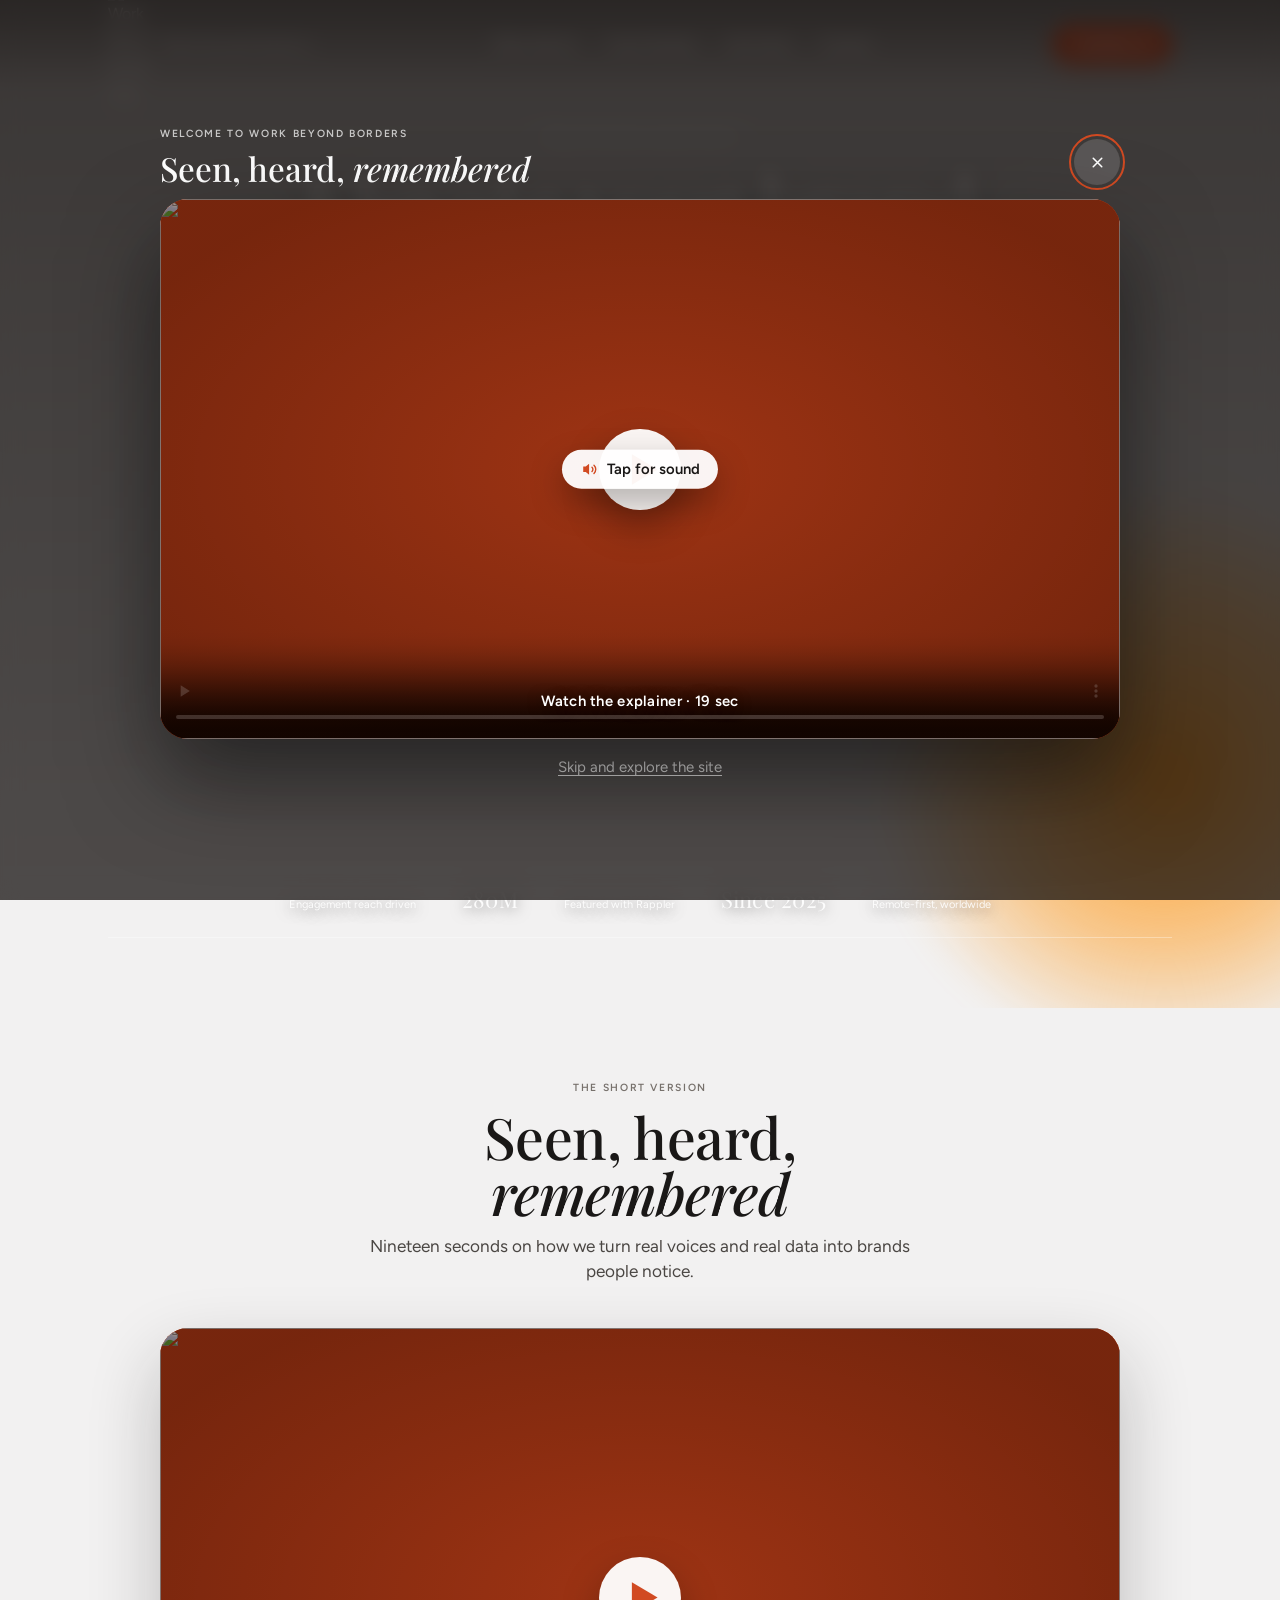
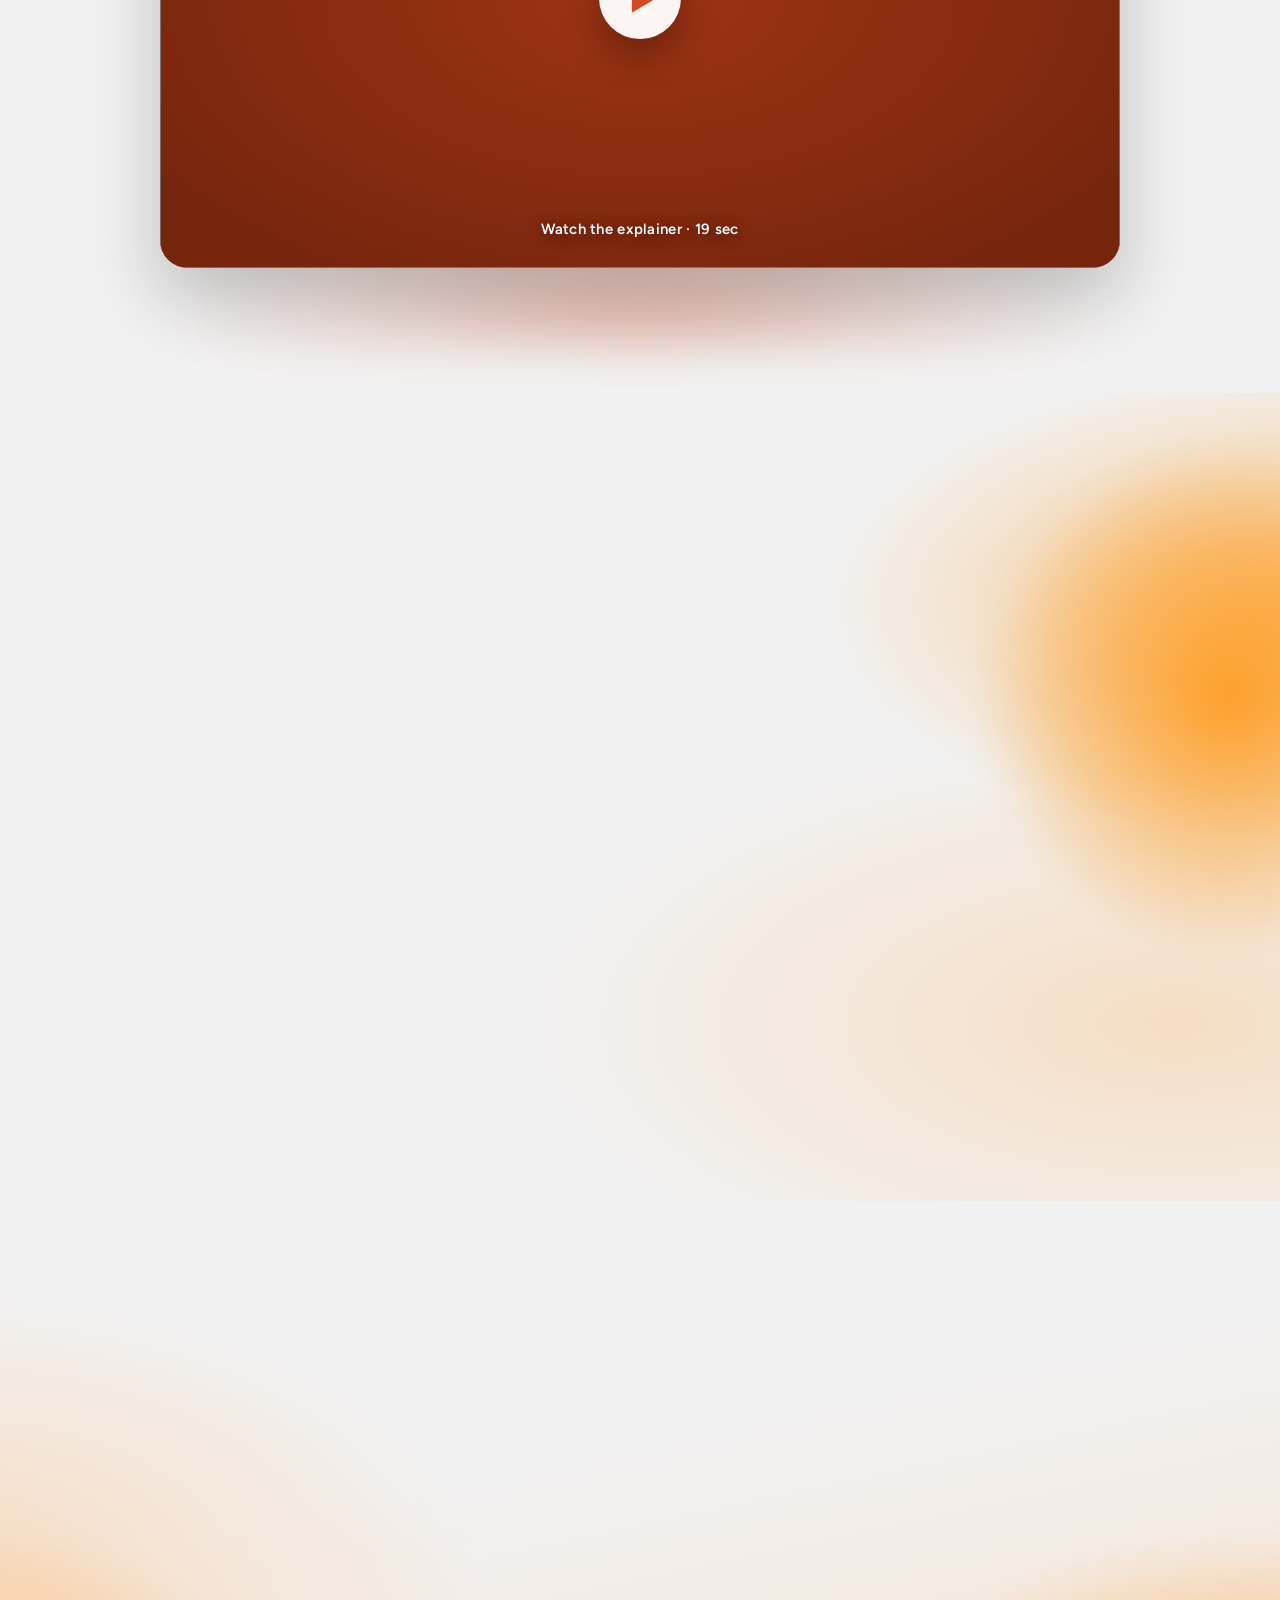
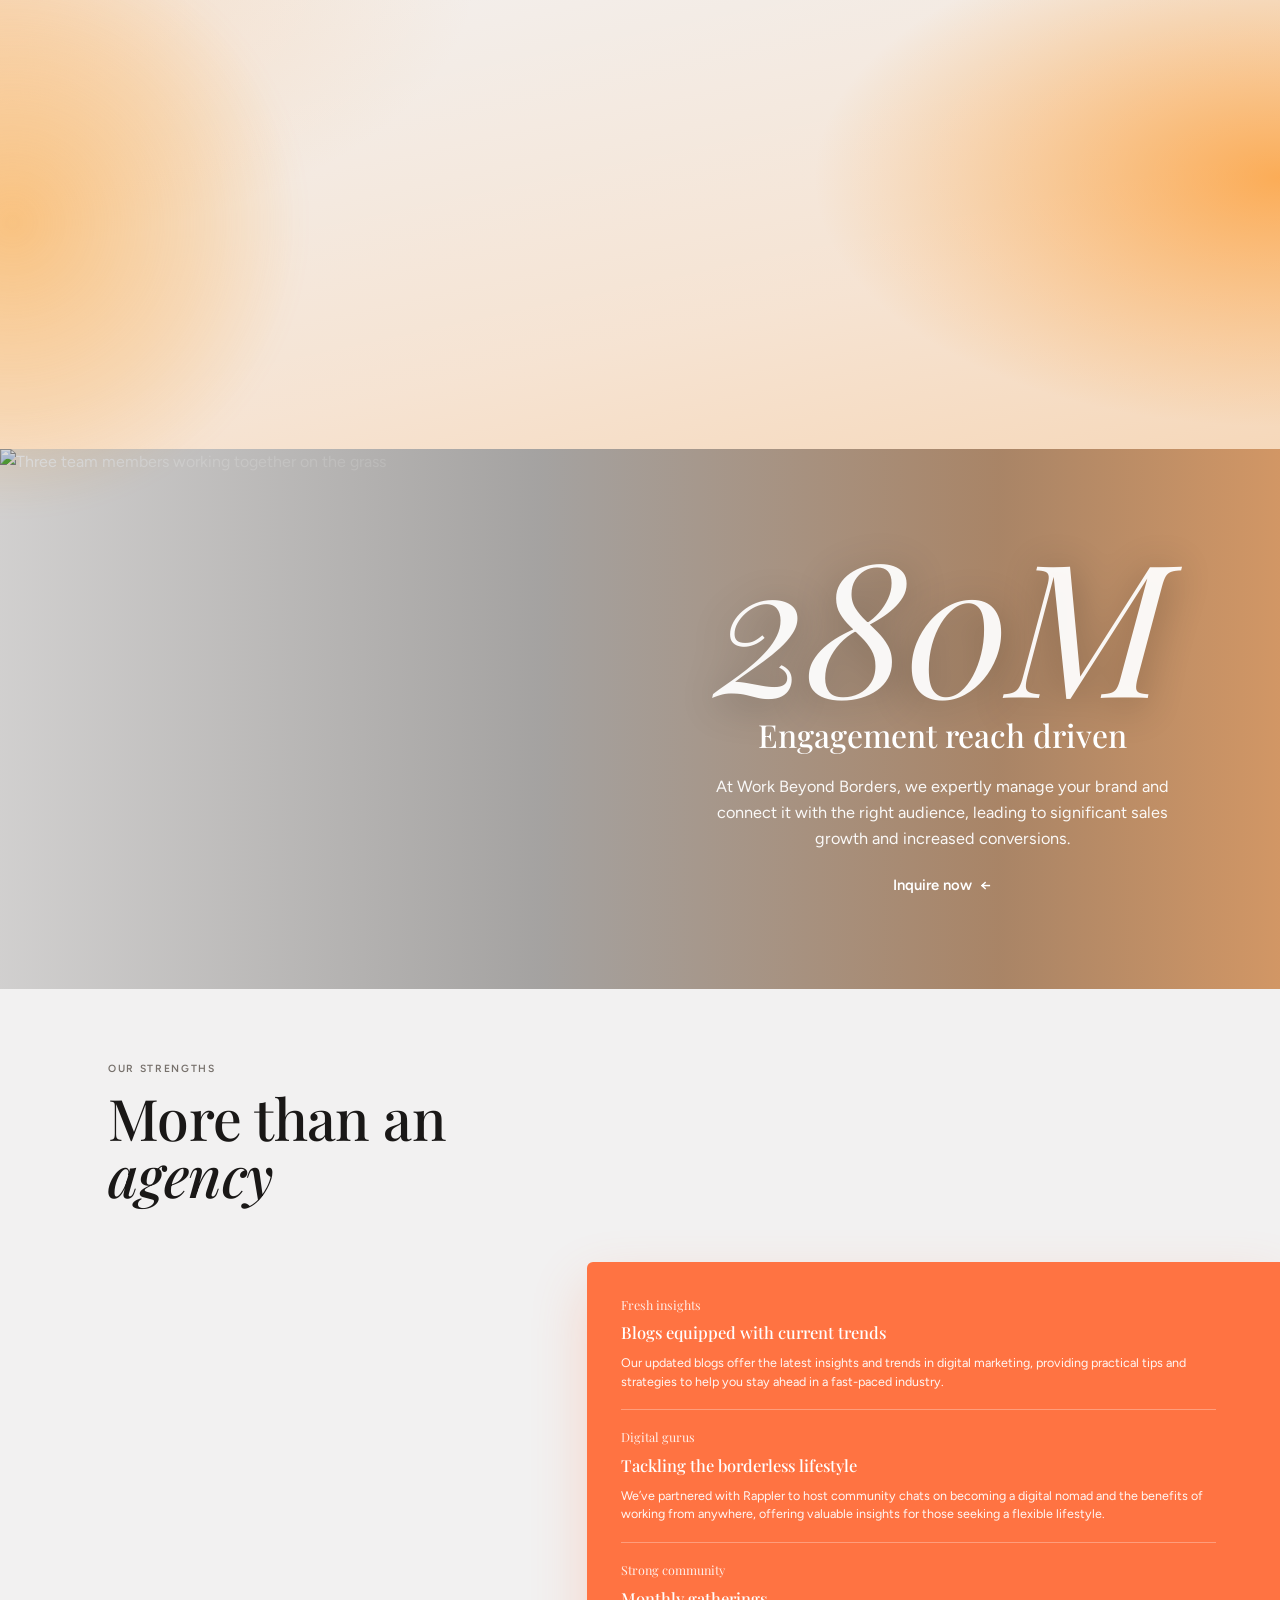
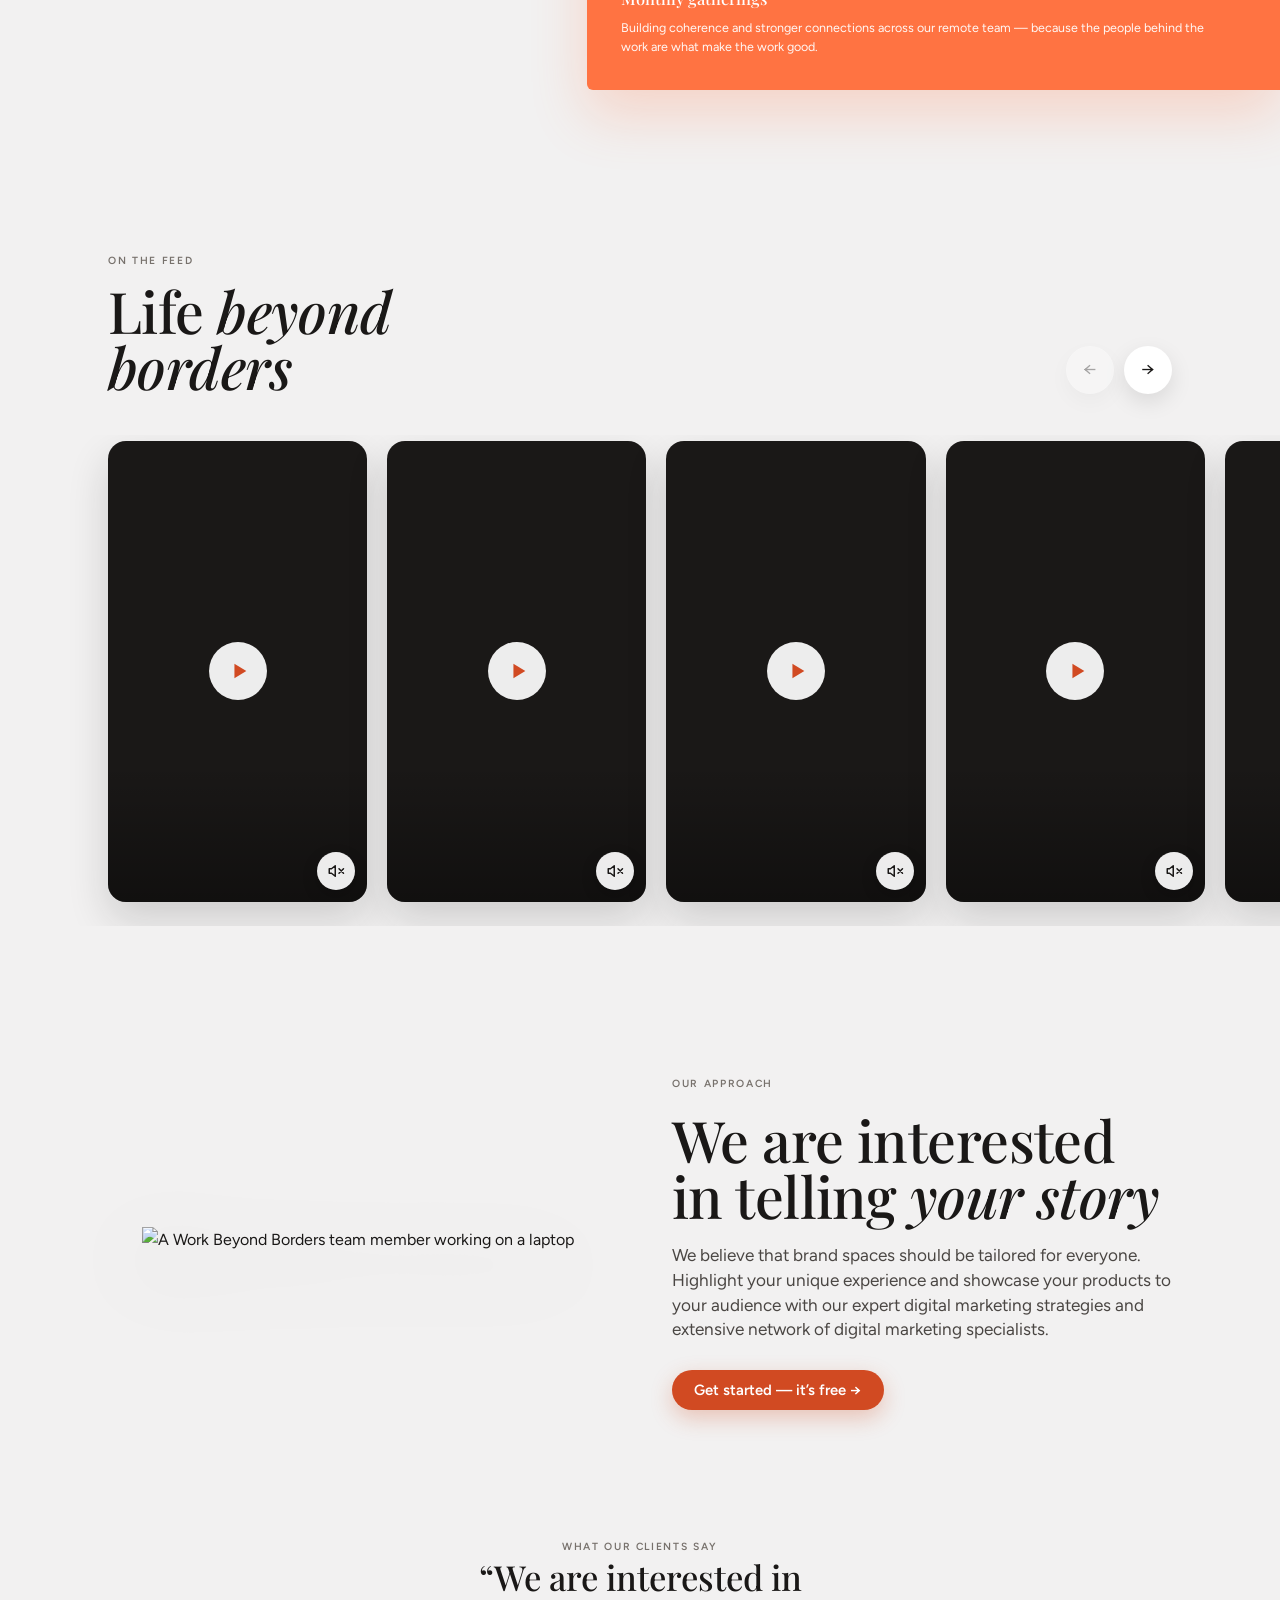
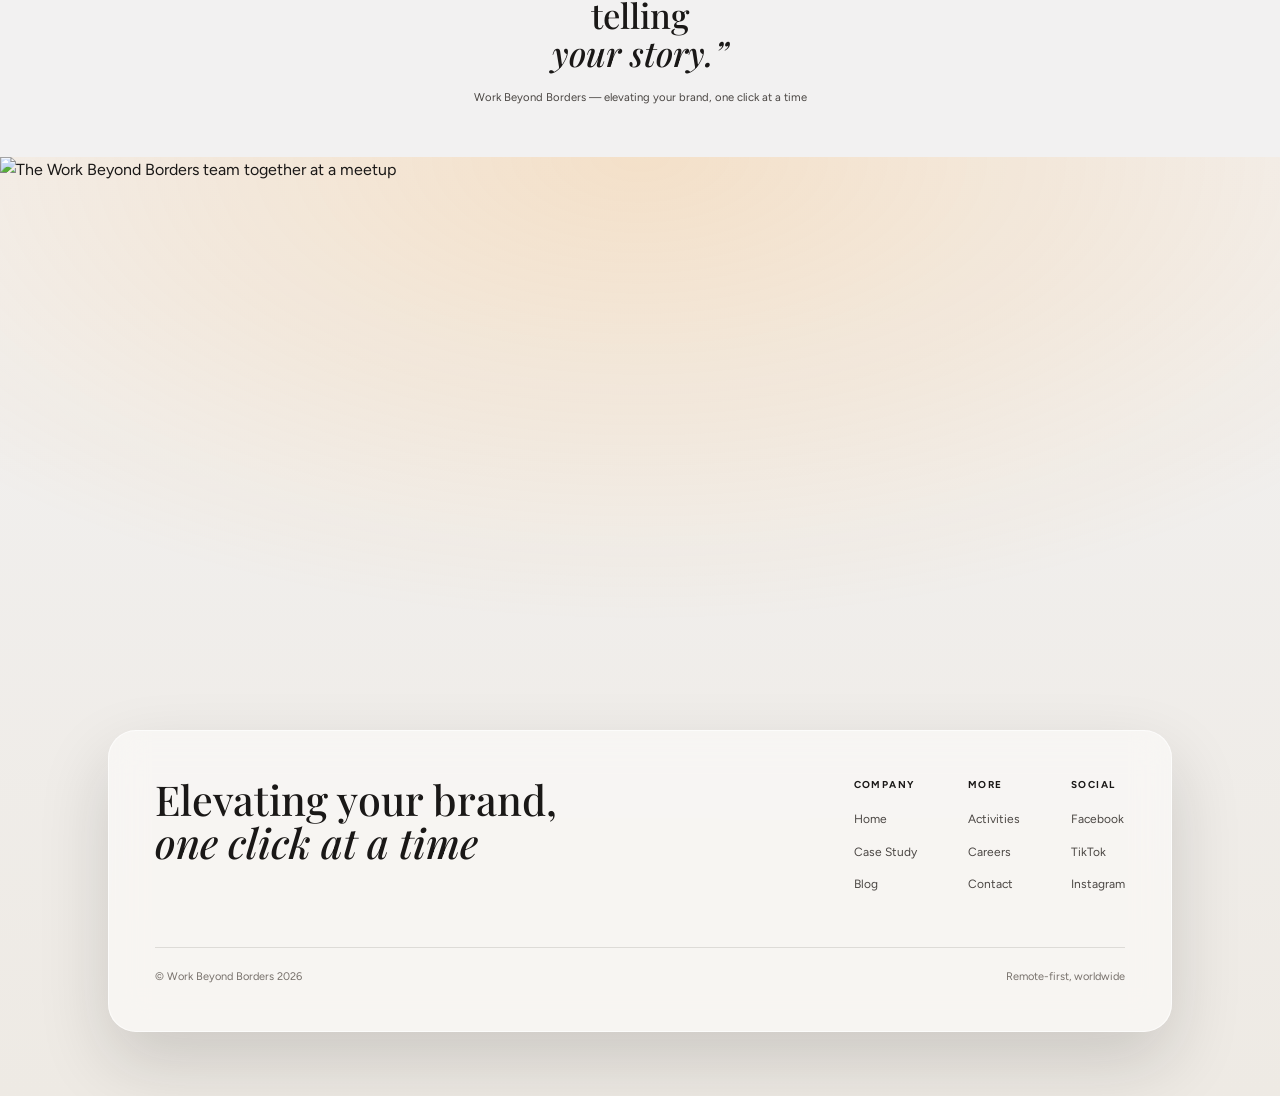
==== index.html @ fb9f83d8 "Hand the contact form to GoHighLevel Netlify Forms needed Netlify, and the site is on GitHub Pages. " ====
<!DOCTYPE html>
<html lang="en">
<head>
<meta charset="utf-8">
<meta name="viewport" content="width=device-width,initial-scale=1">
<title>Work Beyond Borders — Elevate your brand with our help</title>
<meta name="description" content="Work Beyond Borders helps businesses grow with smart digital marketing, real data insights, and impactful influencer partnerships.">
<link rel="icon" href="assets/img/logo.png">
<link rel="preconnect" href="https://fonts.googleapis.com">
<link rel="preconnect" href="https://fonts.gstatic.com" crossorigin>
<link href="https://fonts.googleapis.com/css2?family=Figtree:ital,wght@0,300..800;1,300..800&family=Playfair+Display:ital,wght@0,400..700;1,400..700&display=swap" rel="stylesheet">
<link rel="stylesheet" href="assets/css/styles.css?v=5">
</head>
<body>

<!-- ========== HEADER ========== -->
<header class="site-header">
  <div class="shell">
    <a class="brand" href="./">
      <img src="assets/img/logo.png" alt="Work Beyond Borders logo">
      <span>Work Beyond Borders</span>
    </a>

    <nav class="nav" id="nav" aria-label="Primary">
      <a href="#what-we-do">What We Do</a>
      <a href="#case-studies">Case Studies</a>
      <a href="activities">Activities</a>
      <a href="careers">Careers</a>
    </nav>

    <div class="header-cta">
      <button class="btn btn--primary" type="button" data-open-contact>Contact us</button>
      <button class="nav-toggle" type="button" aria-label="Menu" aria-expanded="false" aria-controls="nav"><span></span></button>
    </div>
  </div>
</header>

<main>

  <!-- ========== HERO ========== -->
  <section class="hero">
    <div class="hero__bg"></div>
    <div class="hero__glow"></div>

    <!-- Cut-outs, stacked in the same order as the landingpage.psd layers -->
    <img class="hero__cut hero__cut--br" src="assets/img/cut-3.png" alt="" aria-hidden="true">
    <img class="hero__cut hero__cut--tl" src="assets/img/cut-1.png" alt="" aria-hidden="true">
    <img class="hero__cut hero__cut--bl" src="assets/img/cut-2.png" alt="" aria-hidden="true">

    <div class="shell hero__inner">
      <p class="hero__eyebrow">( Beyond borders, beyond reach )</p>
      <h1>Elevate your brand <em>with our help</em></h1>
      <p class="hero__sub">We help businesses grow with smart digital marketing, real data insights, and impactful influencer partnerships. Let&rsquo;s take your brand to the next level together with our expert solutions.</p>
      <div class="hero__actions">
        <a class="btn btn--ghost" href="#what-we-do">See what we do</a>
      </div>
    </div>

    <div class="shell hero__stats">
      <ul>
        <li>Engagement reach driven</li>
        <li class="num">280M</li>
        <li>Featured with Rappler</li>
        <li class="num">Since 2025</li>
        <li>Remote-first, worldwide</li>
      </ul>
    </div>
  </section>

  <!-- ========== VIDEO EXPLAINER ========== -->
  <section class="section explainer" id="explainer" aria-labelledby="explainer-title">
    <div class="shell">
      <div class="section__head section__head--center explainer__head reveal">
        <span class="eyebrow">The short version</span>
        <h2 class="display" id="explainer-title">Seen, heard, <em>remembered</em></h2>
        <p class="lede">Nineteen seconds on how we turn real voices and real data into brands people notice.</p>
      </div>

      <div class="explainer__stage reveal">
        <div class="vplayer">
          <video src="assets/video/wbb-explainer.mp4"
                 poster="assets/img/explainer-poster.jpg"
                 preload="none" playsinline
                 width="1920" height="1080"
                 aria-label="Work Beyond Borders explainer video"></video>
          <img class="vplayer__poster" src="assets/img/explainer-poster.jpg" alt="" aria-hidden="true">
          <span class="vplayer__scrim" aria-hidden="true"></span>

          <button class="vplayer__play" type="button" aria-label="Play the Work Beyond Borders explainer">
            <i><svg viewBox="0 0 16 18" aria-hidden="true"><path d="M2 1.2v15.6L15.2 9z"/></svg></i>
            <b>Watch the explainer &middot; 19 sec</b>
          </button>

          <button class="vplayer__sound" type="button" hidden>
            <svg viewBox="0 0 24 24" aria-hidden="true">
              <path d="M11.5 4.3 6.8 8.2H3.2v7.6h3.6l4.7 3.9z"/>
              <path d="M15.6 9a4.2 4.2 0 0 1 0 6" fill="none" stroke="currentColor" stroke-width="2" stroke-linecap="round"/>
              <path d="M18.4 6.2a8 8 0 0 1 0 11.6" fill="none" stroke="currentColor" stroke-width="2" stroke-linecap="round"/>
            </svg>
            Tap for sound
          </button>
        </div>
      </div>

      <div class="explainer__foot reveal">
        <p>Prefer the long version? We&rsquo;ll walk you through it.</p>
      </div>
    </div>
  </section>

  <!-- ========== WHAT WE DO ========== -->
  <section class="section" id="what-we-do">
    <div class="glow glow--right" aria-hidden="true"></div>
    <div class="shell">
      <div class="section__head section__head--center reveal">
        <span class="eyebrow">What We Do</span>
        <h2 class="display">Know us <em>better</em></h2>
        <p class="lede">Three ways we grow your brand — powered by real voices, measurable performance, and communities that stay.</p>
      </div>

      <div class="cards">
        <article class="card reveal">
          <div class="card__media"><img src="assets/img/svc-influencer.jpg" alt="The Work Beyond Borders team together at a meetup" loading="lazy"></div>
          <p class="card__num">01</p>
          <h3>Influencer Marketing</h3>
          <p>At WBB, we drive authentic engagement by partnering your brand with trusted influencers who already speak to your target audience. Our campaigns are powered by real voices, not just ads — perfect for brands looking to build credibility and trust through people who matter.</p>
        </article>

        <article class="card reveal">
          <div class="card__media"><img src="assets/img/svc-digital.jpg" alt="Team members capturing a group photo on a phone" loading="lazy"></div>
          <p class="card__num">02</p>
          <h3>Digital Marketing</h3>
          <p>WBB builds full-scale digital strategies that blend SEO, paid media, and performance tracking to grow your online presence across every touchpoint. Ideal for brands aiming for long-term visibility, lead generation, and measurable growth across the web.</p>
        </article>

        <article class="card reveal">
          <div class="card__media"><img src="assets/img/svc-social.jpg" alt="Two team members in sunglasses leaning into the camera" loading="lazy"></div>
          <p class="card__num">03</p>
          <h3>Social Media Marketing</h3>
          <p>WBB turns everyday social platforms into engines for brand love. We craft creative content, plan platform-specific strategies, and engage in real-time to grow loyal communities — tailored for brands that want to connect, converse, and convert through social interaction.</p>
        </article>
      </div>
    </div>
  </section>

  <!-- ========== CASE STUDIES ========== -->
  <section class="section" id="case-studies">
    <div class="glow glow--left" aria-hidden="true"></div>
    <div class="shell">
      <div class="section__head reveal">
        <span class="eyebrow">Our Results</span>
        <h2 class="display">Campaigns that <em>compound</em></h2>
        <p class="lede">One campaign, reported in full &mdash; including the parts we cannot prove.</p>
      </div>

      <div class="cases">
        <img class="sticker st-megaphone" src="assets/img/st-megaphone.png" alt="" aria-hidden="true" loading="lazy">
        <img class="sticker st-papers" src="assets/img/st-papers.png" alt="" aria-hidden="true" loading="lazy">
        <img class="sticker st-calculator" src="assets/img/st-calculator.png" alt="" aria-hidden="true" loading="lazy">
        <img class="sticker st-laptop" src="assets/img/st-laptop.png" alt="" aria-hidden="true" loading="lazy">

        <a class="case-feature reveal" href="case-study-eve-sleep">
          <div>
            <div class="case-feature__client">
              <img src="assets/img/eve-sleep-logo.png" alt="Eve Sleep" width="598" height="300" loading="lazy">
            </div>
            <h3>The system beat the <em>viral video</em>.</h3>
            <p>We kept a pool of creator videos live instead of chasing one hero ad &mdash; and
               TikTok found combinations we would never have picked by hand.</p>
            <span class="case-feature__go">Read the case study<svg viewBox="0 0 18 12" aria-hidden="true"><path d="M12 1l5 5-5 5M17 6H1" fill="none" stroke="currentColor" stroke-width="1.6" stroke-linecap="round" stroke-linejoin="round"/></svg></span>
          </div>

          <div class="case-feature__figures">
            <div><b>~&pound;40K</b><span>TikTok-attributed<br>revenue</span></div>
            <div><b>8.60x</b><span>Return, against a<br>4.5x breakeven</span></div>
            <div><b>1.7M</b><span>Video views</span></div>
            <div><b>+170%</b><span>Google Ads ROAS,<br>same period</span></div>
          </div>
        </a>
      </div>
    </div>
  </section>

  <!-- ========== RESULTS BAND ========== -->
  <section class="band">
    <div class="band__bg"><img src="assets/img/results-band.jpg" alt="Three team members working together on the grass" loading="lazy"></div>
    <div class="shell">
      <div class="band__body reveal">
        <p class="band__num">280M</p>
        <h2>Engagement reach driven</h2>
        <p>At Work Beyond Borders, we expertly manage your brand and connect it with the right audience, leading to significant sales growth and increased conversions.</p>
        <a class="link-arrow" href="https://mail.google.com/mail/?view=cm&amp;fs=1&amp;tf=1&amp;to=info@workbeyondborder.com" target="_blank" rel="noopener">Inquire now <i>&larr;</i></a>
      </div>
    </div>
  </section>

  <!-- ========== STRENGTHS ========== -->
  <section class="section strengths">
    <div class="shell">
      <div class="section__head reveal">
        <span class="eyebrow">Our Strengths</span>
        <h2 class="display">More than an <em>agency</em></h2>
      </div>

      <div class="strengths__grid">
        <div class="strengths__art reveal">
          <div class="collage">
            <img class="sticker st-plane"     src="assets/img/st-plane.png"     alt="" aria-hidden="true" loading="lazy">
            <img class="sticker st-notes"     src="assets/img/st-notes.png"     alt="" aria-hidden="true" loading="lazy">
            <img class="sticker st-imac"      src="assets/img/st-imac.png"      alt="" aria-hidden="true" loading="lazy">
            <img class="sticker st-handshake" src="assets/img/st-handshake.png" alt="" aria-hidden="true" loading="lazy">
          </div>
        </div>

        <div class="strengths__panel reveal">
          <div class="strength">
            <p class="strength__kicker">Fresh insights</p>
            <h3>Blogs equipped with current trends</h3>
            <p>Our updated blogs offer the latest insights and trends in digital marketing, providing practical tips and strategies to help you stay ahead in a fast-paced industry.</p>
          </div>
          <div class="strength">
            <p class="strength__kicker">Digital gurus</p>
            <h3>Tackling the borderless lifestyle</h3>
            <p>We&rsquo;ve partnered with Rappler to host community chats on becoming a digital nomad and the benefits of working from anywhere, offering valuable insights for those seeking a flexible lifestyle.</p>
          </div>
          <div class="strength">
            <p class="strength__kicker">Strong community</p>
            <h3>Monthly gatherings</h3>
            <p>Building coherence and stronger connections across our remote team — because the people behind the work are what make the work good.</p>
          </div>
        </div>
      </div>
    </div>
  </section>

  <!-- ========== REELS ========== -->
  <section class="section reels" aria-labelledby="reels-title">
    <div class="shell">
      <div class="reels__top reveal">
        <div class="section__head">
          <span class="eyebrow">On the Feed</span>
          <h2 class="display" id="reels-title">Life <em>beyond borders</em></h2>
        </div>
        <div class="reels__nav">
          <button class="reels__arrow" type="button" data-dir="-1" aria-label="Previous videos">&larr;</button>
          <button class="reels__arrow" type="button" data-dir="1" aria-label="Next videos">&rarr;</button>
        </div>
      </div>
    </div>

    <div class="reels__track reveal" tabindex="0" aria-label="Video reels">
      <figure class="reel"><video src="reels/workingbeyondborders_1787567460_3970725928732815155_58349226967.mp4" muted loop playsinline preload="metadata"></video></figure>
      <figure class="reel"><video src="reels/workingbeyondborders_1786355961_3960563151976312736_58349226967.mp4" muted loop playsinline preload="metadata"></video></figure>
      <figure class="reel"><video src="reels/workingbeyondborders_1785495697_3953346729369716981_58349226967.mp4" muted loop playsinline preload="metadata"></video></figure>
      <figure class="reel"><video src="reels/workingbeyondborders_1781684400_3921375258485896896_58349226967.mp4" muted loop playsinline preload="metadata"></video></figure>
      <figure class="reel"><video src="reels/workingbeyondborders_1780044837_3907621602473458054_58349226967.mp4" muted loop playsinline preload="metadata"></video></figure>
      <figure class="reel"><video src="reels/workingbeyondborders_1779271505_3901134384497075726_58349226967.mp4" muted loop playsinline preload="metadata"></video></figure>
      <figure class="reel"><video src="reels/workingbeyondborders_1776160954_3875041214244596963_58349226967.mp4" muted loop playsinline preload="metadata"></video></figure>
      <figure class="reel"><video src="reels/workingbeyondborders_1773223270_3850398159101448262_58349226967.mp4" muted loop playsinline preload="metadata"></video></figure>
      <figure class="reel"><video src="reels/workingbeyondborders_1772618467_3845324635634659118_58349226967.mp4" muted loop playsinline preload="metadata"></video></figure>
      <figure class="reel"><video src="reels/workingbeyondborders_1772186496_3841701038021238031_58349226967.mp4" muted loop playsinline preload="metadata"></video></figure>
      <figure class="reel"><video src="reels/workingbeyondborders_1770799493_3830066061123554645_58349226967.mp4" muted loop playsinline preload="metadata"></video></figure>
    </div>
  </section>

  <!-- ========== APPROACH ========== -->
  <section class="section approach">
    <img class="sticker st-pen" src="assets/img/st-pen.png" alt="" aria-hidden="true" loading="lazy">
    <img class="sticker st-bulb" src="assets/img/st-bulb.png" alt="" aria-hidden="true" loading="lazy">
    <img class="sticker st-writing" src="assets/img/st-writing.png" alt="" aria-hidden="true" loading="lazy">
    <div class="shell">
      <div class="approach__grid">
        <div class="approach__media reveal">
          <img src="assets/img/approach.png" alt="A Work Beyond Borders team member working on a laptop" loading="lazy">
        </div>
        <div class="reveal">
          <span class="eyebrow">Our Approach</span>
          <h2 class="display" style="margin-top:16px">We are interested in telling <em>your story</em></h2>
          <p class="lede">We believe that brand spaces should be tailored for everyone. Highlight your unique experience and showcase your products to your audience with our expert digital marketing strategies and extensive network of digital marketing specialists.</p>
          <a class="btn btn--primary" href="https://mail.google.com/mail/?view=cm&amp;fs=1&amp;tf=1&amp;to=info@workbeyondborder.com" target="_blank" rel="noopener">Get started — it&rsquo;s free &rarr;</a>
        </div>
      </div>
    </div>
  </section>

  <!-- ========== QUOTE ========== -->
  <section class="section section--tight quote">
    <img class="quote__mark" src="assets/img/logo.png" alt="" aria-hidden="true">
    <div class="shell">
      <figure class="reveal">
        <span class="eyebrow">What our clients say</span>
        <blockquote>&ldquo;We are interested in telling <em>your story.&rdquo;</em></blockquote>
        <figcaption>Work Beyond Borders — elevating your brand, one click at a time</figcaption>
      </figure>
    </div>
  </section>

</main>

<!-- ========== FOOTER ========== -->
<footer class="site-footer">
  <div class="shell">
    <div class="footer-stage">
      <img class="footer-art" src="assets/img/footer-home.jpg" width="1600" height="900" alt="The Work Beyond Borders team together at a meetup" loading="lazy">
      <div class="footer-panel">
      <div class="footer-top">
        <h2>Elevating your brand, <em>one click at a time</em></h2>

        <div class="footer-col">
          <h3>Company</h3>
          <ul>
            <li><a href="./">Home</a></li>
            <li><a href="./#case-studies">Case Study</a></li>
            <li><a href="./#what-we-do">Blog</a></li>
          </ul>
        </div>

        <div class="footer-col">
          <h3>More</h3>
          <ul>
            <li><a href="activities">Activities</a></li>
            <li><a href="careers">Careers</a></li>
            <li><a href="https://mail.google.com/mail/?view=cm&amp;fs=1&amp;tf=1&amp;to=info@workbeyondborder.com" target="_blank" rel="noopener">Contact</a></li>
          </ul>
        </div>

        <div class="footer-col">
          <h3>Social</h3>
          <ul>
            <li><a href="https://www.facebook.com/workingbeyondborders" target="_blank" rel="noopener">Facebook</a></li>
            <li><a href="https://www.tiktok.com/@workbeyondborders" target="_blank" rel="noopener">TikTok</a></li>
            <li><a href="https://www.instagram.com/workingbeyondborders/" target="_blank" rel="noopener">Instagram</a></li>
          </ul>
        </div>
      </div>

      <div class="footer-bottom">
        <span>&copy; Work Beyond Borders 2026</span>
        <span>Remote-first, worldwide</span>
        </div>
      </div>
    </div>
  </div>
</footer>

<!-- ========== FIRST-VISIT EXPLAINER POPUP ========== -->
<div class="vmodal" id="explainer-modal" role="dialog" aria-modal="true"
     aria-labelledby="explainer-modal-title" aria-hidden="true">
  <div class="vmodal__dialog">

    <div class="vmodal__bar">
      <div>
        <span class="eyebrow">Welcome to Work Beyond Borders</span>
        <h2 id="explainer-modal-title">Seen, heard, <em>remembered</em></h2>
      </div>
      <button class="vmodal__close" type="button" data-close-modal aria-label="Close the video">
        <svg viewBox="0 0 24 24" aria-hidden="true" stroke-linecap="round"><path d="M6 6l12 12M18 6L6 18"/></svg>
      </button>
    </div>

    <div class="vplayer">
      <video src="assets/video/wbb-explainer.mp4"
             poster="assets/img/explainer-poster.jpg"
             preload="none" playsinline
             width="1920" height="1080"
             aria-label="Work Beyond Borders explainer video"></video>
      <img class="vplayer__poster" src="assets/img/explainer-poster.jpg" alt="" aria-hidden="true">
      <span class="vplayer__scrim" aria-hidden="true"></span>

      <button class="vplayer__play" type="button" aria-label="Play the Work Beyond Borders explainer">
        <i><svg viewBox="0 0 16 18" aria-hidden="true"><path d="M2 1.2v15.6L15.2 9z"/></svg></i>
        <b>Watch the explainer &middot; 19 sec</b>
      </button>

      <button class="vplayer__sound" type="button" hidden>
        <svg viewBox="0 0 24 24" aria-hidden="true">
          <path d="M11.5 4.3 6.8 8.2H3.2v7.6h3.6l4.7 3.9z"/>
          <path d="M15.6 9a4.2 4.2 0 0 1 0 6" fill="none" stroke="currentColor" stroke-width="2" stroke-linecap="round"/>
          <path d="M18.4 6.2a8 8 0 0 1 0 11.6" fill="none" stroke="currentColor" stroke-width="2" stroke-linecap="round"/>
        </svg>
        Tap for sound
      </button>
    </div>

    <button class="vmodal__skip" type="button" data-close-modal>Skip and explore the site</button>
  </div>
</div>

<!-- ========== CONTACT MODAL ========== -->
<div class="cmodal" id="contact-modal" role="dialog" aria-modal="true"
     aria-labelledby="cmodal-title" aria-hidden="true">
  <div class="cmodal__dialog">
    <button class="cmodal__close" type="button" data-close-contact aria-label="Close contact form">
      <svg viewBox="0 0 24 24" aria-hidden="true"><path d="M6 6l12 12M18 6L6 18"/></svg>
    </button>

    <div class="cmodal__head">
      <img src="assets/img/logo.png" alt="" aria-hidden="true" width="52" height="48">
      <span class="eyebrow">Work Beyond Borders</span>
      <h2 id="cmodal-title">Contact <em>us</em></h2>
      <p class="cmodal__sub">Tell us a little about what you need and we&rsquo;ll come back to you.</p>
    </div>

    <div class="cform cform--ghl">
          <iframe
            src="https://api.leadconnectorhq.com/widget/form/AcUYCxIWkG9c2IoRmFOn"
            id="inline-AcUYCxIWkG9c2IoRmFOn"
            title="Contact form"
            data-layout="{'id':'INLINE'}"
            data-trigger-type="alwaysShow"
            data-trigger-value=""
            data-activation-type="alwaysActivated"
            data-activation-value=""
            data-deactivation-type="neverDeactivate"
            data-deactivation-value=""
            data-form-name="What can we help you with"
            data-height="620"
            data-layout-iframe-id="inline-AcUYCxIWkG9c2IoRmFOn"
            data-form-id="AcUYCxIWkG9c2IoRmFOn"></iframe>
        </div>
  </div>
</div>

<script src="assets/js/main.js?v=5"></script>
<script src="https://link.msgsndr.com/js/form_embed.js" defer></script>


</body>
</html>
---- assets/css/styles.css ----
/* ============================================================
   Work Beyond Borders — site styles
   ============================================================ */

/* ---------- tokens ---------- */
:root{
  --orange:#d14a22;
  --orange-deep:#b93d18;
  --orange-bright:#ff7342;
  --ink:#1a1817;
  --ink-2:#4a4643;
  --ink-3:#77716c;
  --paper:#f2f1f1;
  --cream:#f2efe5;
  --white:#fff;
  --line:rgba(26,24,23,.12);

  --serif:"Playfair Display",Georgia,"Times New Roman",serif;
  --sans:"Figtree","Segoe UI",Helvetica,Arial,sans-serif;

  --shell:1160px;
  --gut:clamp(20px,5vw,48px);
  --r-sm:10px;
  --r-md:18px;
  --r-lg:28px;
  --r-xl:40px;

  --header-h:88px;

  /* Type scale measured off the Canva file: each vw figure is the design's
     px size divided by the 1162px canvas width. That reproduces the design's
     proportions at any viewport instead of the airier scale I first guessed.
     Clamps keep it readable on phones and sane on very wide monitors. */
  --fs-nav:clamp(13px,1.16vw,17px);
  --fs-btn:clamp(12.5px,1.16vw,16px);
  --fs-eyebrow:clamp(10px,.81vw,12px);
  --fs-display:clamp(30px,4.47vw,66px);
  --fs-lede:clamp(14px,1.34vw,19px);
  --fs-body:clamp(13px,1.17vw,16.5px);
  --fs-cardtitle:clamp(18px,2.02vw,28px);
}

/* ---------- reset ---------- */
*,*::before,*::after{box-sizing:border-box}
html{-webkit-text-size-adjust:100%;scroll-behavior:smooth}
body{
  margin:0;
  background:var(--paper);
  color:var(--ink);
  font-family:var(--sans);
  font-size:16px;
  line-height:1.6;
  -webkit-font-smoothing:antialiased;
}
/* `clip` (not `hidden`) — `hidden` would turn <body> into a scroll container
   and break painting of the fixed header and everything below the fold. */
html,body{overflow-x:clip}
@supports not (overflow:clip){
  html{overflow-x:hidden}
}
img{max-width:100%;display:block}
a{color:inherit;text-decoration:none}
button{font:inherit;color:inherit;border:0;background:none;cursor:pointer}
h1,h2,h3,h4,p,figure,blockquote,ul{margin:0}
ul{padding:0;list-style:none}
input{font:inherit}
:focus-visible{outline:2px solid var(--orange);outline-offset:3px;border-radius:4px}

/* ---------- helpers ---------- */
.shell{width:100%;max-width:var(--shell);margin-inline:auto;padding-inline:var(--gut)}
.eyebrow{
  font-size:var(--fs-eyebrow);font-weight:600;letter-spacing:.16em;text-transform:uppercase;
  color:var(--ink-3);
}
.display{
  font-family:var(--serif);font-weight:500;line-height:.98;letter-spacing:-.01em;
  font-size:var(--fs-display);
}
.display em{font-style:italic;font-weight:500}
.lede{color:var(--ink-2);font-size:var(--fs-lede);line-height:1.45}
.sr-only{
  position:absolute;width:1px;height:1px;padding:0;margin:-1px;
  overflow:hidden;clip:rect(0 0 0 0);white-space:nowrap;border:0;
}

/* ---------- buttons ---------- */
.btn{
  display:inline-flex;align-items:center;gap:.5em;
  padding:.82em 1.5em;border-radius:999px;
  font-size:var(--fs-btn);font-weight:600;line-height:1;
  transition:background .25s,color .25s,transform .25s,box-shadow .25s;
  white-space:nowrap;
}
.btn:hover{transform:translateY(-2px)}
.btn--primary{background:var(--orange);color:#fff;box-shadow:0 8px 22px rgba(209,74,34,.28)}
.btn--primary:hover{background:var(--orange-deep);box-shadow:0 12px 28px rgba(209,74,34,.36)}
.btn--ghost{background:rgba(255,255,255,.94);color:var(--ink);box-shadow:0 8px 22px rgba(0,0,0,.14)}
.btn--ghost:hover{background:#fff}
.btn--dark{background:var(--ink);color:#fff}
.btn--dark:hover{background:#000}
.btn--sm{padding:.62em 1.15em;font-size:.83rem}

/* ============================================================
   HEADER
   ============================================================ */
.site-header{
  position:fixed;inset:0 0 auto;z-index:80;
  height:var(--header-h);
  display:flex;align-items:center;
  background:linear-gradient(180deg,rgba(20,18,16,.42),rgba(20,18,16,0));
  transition:background .3s,box-shadow .3s,backdrop-filter .3s;
}
.site-header.is-stuck{
  background:rgba(250,249,248,.92);
  backdrop-filter:saturate(160%) blur(14px);
  -webkit-backdrop-filter:saturate(160%) blur(14px);
  box-shadow:0 1px 0 var(--line),0 10px 30px rgba(0,0,0,.06);
}
.site-header .shell{display:flex;align-items:center;justify-content:space-between;gap:24px}

.brand{display:flex;align-items:center;gap:12px;color:#fff}
.brand img{width:42px;height:auto}
.brand span{font-family:var(--serif);font-size:clamp(14px,1.16vw,17px);letter-spacing:.01em}
.is-stuck .brand{color:var(--ink)}

.nav{display:flex;align-items:center;gap:30px}
.nav a{
  position:relative;color:rgba(255,255,255,.94);font-size:var(--fs-nav);font-weight:500;
  padding-block:6px;transition:color .2s,opacity .2s;
}
.nav a::after{
  content:"";position:absolute;left:0;right:0;bottom:0;height:1.5px;
  background:currentColor;transform:scaleX(0);transform-origin:left;
  transition:transform .28s cubic-bezier(.4,0,.2,1);
}
.nav a:hover::after,.nav a[aria-current="page"]::after{transform:scaleX(1)}
.nav a[aria-current="page"]{font-weight:700}
.is-stuck .nav a{color:var(--ink-2)}
.is-stuck .nav a[aria-current="page"]{color:var(--ink)}

.header-cta{display:flex;align-items:center;gap:14px}

.nav-toggle{
  display:none;width:44px;height:44px;border-radius:50%;
  align-items:center;justify-content:center;color:#fff;
}
.is-stuck .nav-toggle{color:var(--ink)}
.nav-toggle span{display:block;width:20px;height:1.6px;background:currentColor;position:relative}
.nav-toggle span::before,.nav-toggle span::after{
  content:"";position:absolute;left:0;width:20px;height:1.6px;background:currentColor;
  transition:transform .3s,top .3s;
}
.nav-toggle span::before{top:-6px}
.nav-toggle span::after{top:6px}
.nav-open .nav-toggle span{background:transparent}
.nav-open .nav-toggle span::before{top:0;transform:rotate(45deg)}
.nav-open .nav-toggle span::after{top:0;transform:rotate(-45deg)}

/* ============================================================
   HERO — landing
   ============================================================ */
.hero{
  position:relative;isolation:isolate;
  min-height:min(112vh,1040px);
  padding-top:calc(var(--header-h) + 4vh);
  padding-bottom:70px;
  display:flex;flex-direction:column;justify-content:center;
  overflow:hidden;
}
.hero__bg{
  position:absolute;inset:0;z-index:-3;
  background:url("../img/hero-bg.jpg") center 30% / cover no-repeat;
  /* the source alley shot is genuinely dark (mean RGB ~53); Canva lifts it in
     the design, so match that here rather than shipping a muddy hero */
  filter:brightness(1.26) saturate(1.06) contrast(.97);
  -webkit-mask-image:linear-gradient(180deg,#000 0,#000 68%,transparent 97%);
          mask-image:linear-gradient(180deg,#000 0,#000 68%,transparent 97%);
}
.hero__bg::after{
  content:"";position:absolute;inset:0;
  background:linear-gradient(180deg,rgba(18,16,14,.34) 0,rgba(18,16,14,.15) 42%,rgba(18,16,14,.05) 70%,transparent 88%);
}
.hero__glow{
  position:absolute;z-index:-2;right:-14%;bottom:-6%;
  width:min(46vw,620px);aspect-ratio:1;
  background:radial-gradient(circle,rgba(255,150,20,.95),rgba(255,150,20,.45) 42%,transparent 70%);
  filter:blur(14px);pointer-events:none;
}

.hero__inner{position:relative;text-align:center;color:#fff;z-index:2}
.hero__eyebrow{
  font-size:clamp(11px,1.02vw,15px);letter-spacing:.02em;color:rgba(255,255,255,.9);margin-bottom:16px;
}
.hero h1{
  font-family:var(--serif);font-weight:500;line-height:1;letter-spacing:-.02em;
  font-size:clamp(2.4rem,6.43vw,5.6rem);
  text-shadow:0 3px 26px rgba(0,0,0,.55);
}
.hero h1 em{display:block;font-style:italic}
.hero__sub{
  max-width:min(64%,62ch);margin:22px auto 0;
  font-size:clamp(15px,1.72vw,22px);line-height:1.4;
  color:rgba(255,255,255,.96);text-shadow:0 2px 18px rgba(0,0,0,.62);
}
.hero__actions{display:flex;flex-wrap:wrap;gap:14px;justify-content:center;margin-top:28px}

/* Placement mirrors the layer geometry in landingpage.psd: two people
   crowding in from the left edge, two from the right, all sized by height
   so each keeps its own proportions. */
.hero__cut{
  position:absolute;z-index:1;width:auto;pointer-events:none;
  filter:drop-shadow(0 22px 40px rgba(0,0,0,.3));
}
.hero__cut--br{right:-4%;top:45%;height:53%}
.hero__cut--tl{left:-4%;top:30%;height:56%}
.hero__cut--bl{left:-6%;top:53%;height:44%}

/* Narrower desktops: the hero box gets much wider than tall relative to the
   PSD frame, so the four figures close in on the headline, the buttons and the
   stats row. Shrink them and push them back out to the edges. */
@media (max-width:1320px) and (min-width:901px){
    .hero__cut--br{right:-7%;top:32%;height:52%}
  .hero__cut--tl{left:-8%;top:21%;height:52%}
  .hero__cut--bl{left:-8%;top:38%;height:46%}
}

/* Tightest desktop band: the headline column takes almost the whole width
   here, so the outer two step back further still. */
@media (max-width:1100px) and (min-width:901px){
    .hero__cut--br{right:-11%;top:33%;height:46%}
  .hero__cut--tl{left:-13%;top:23%;height:45%}
  .hero__cut--bl{left:-12%;top:39%;height:41%}
}

.hero__stats{
  position:relative;z-index:2;margin-top:auto;padding-top:min(16vh,150px);
  color:#fff;
}
.hero__stats ul{
  display:flex;flex-wrap:wrap;align-items:baseline;justify-content:center;
  gap:14px clamp(20px,4vw,46px);
  padding-bottom:20px;border-bottom:1px solid rgba(255,255,255,.32);
}
.hero__stats li{font-size:clamp(11px,.84vw,13px);color:rgba(255,255,255,.9);text-shadow:0 2px 14px rgba(0,0,0,.5)}
.hero__stats .num{font-family:var(--serif);font-size:clamp(17px,1.73vw,25px);letter-spacing:.01em}

/* ============================================================
   SECTIONS
   ============================================================ */
.section{position:relative;padding-block:clamp(44px,5.6vw,74px)}
.section--tight{padding-block:clamp(34px,4vw,54px)}
.section__head{position:relative;z-index:1;max-width:470px}
.section__head--center{max-width:560px}
.section__head--center{margin-inline:auto;text-align:center}
.section__head .eyebrow{display:block;margin-bottom:12px}
.section__head .lede{margin-top:14px}
#case-studies .section__head{margin-bottom:0}
#case-studies{padding-block:clamp(32px,4vw,54px)}

.glow{
  position:absolute;z-index:0;pointer-events:none;border-radius:50%;
  background:radial-gradient(circle,rgba(255,150,20,.85),rgba(255,150,20,.35) 45%,transparent 70%);
  filter:blur(10px);
}
.glow--right{right:-16%;top:6%;width:min(40vw,520px);aspect-ratio:1}
.glow--left{left:-22%;bottom:-8%;width:min(46vw,600px);aspect-ratio:1;opacity:.55}

/* The design does not sit these sections on flat grey — it washes them with a
   peach-to-orange field that gets hot towards the right. */
#what-we-do{
  background:
    radial-gradient(58% 44% at 104% 26%,rgba(255,150,20,.55),transparent 68%),
    radial-gradient(70% 50% at 92% 78%,rgba(255,176,90,.3),transparent 72%);
}
#case-studies{
  /* the design leaves a deep orange gap under the cards for the calculator
     and laptop to hang into, before the 280M photo band starts */
  padding-bottom:clamp(96px,14vw,215px);
  background:
    radial-gradient(52% 42% at 100% 68%,rgba(255,138,10,.62),transparent 70%),
    radial-gradient(60% 46% at -6% 44%,rgba(255,186,120,.42),transparent 72%),
    linear-gradient(168deg,transparent 34%,rgba(255,196,140,.3) 78%,rgba(255,168,80,.34) 100%);
}
#what-we-do > .shell,#case-studies > .shell{position:relative;z-index:1}

/* ---------- service cards ---------- */
.cards{
  position:relative;z-index:1;
  display:grid;grid-template-columns:repeat(3,1fr);gap:24px;align-items:start;
  margin-top:clamp(34px,4.2vw,56px);
}
.card{
  background:linear-gradient(180deg,#fffefb,#faf7f0);
  border:1px solid rgba(26,24,23,.06);
  border-radius:var(--r-md);
  padding:14px 14px 22px;
  box-shadow:0 18px 44px rgba(26,24,23,.09);
  transition:transform .35s cubic-bezier(.4,0,.2,1),box-shadow .35s;
}
.card:hover{transform:translateY(-6px);box-shadow:0 28px 60px rgba(26,24,23,.14)}
.card__media{border-radius:8px;overflow:hidden;aspect-ratio:3/2;background:#e7e3dd}
.card__media img{width:100%;height:100%;object-fit:cover;transition:transform .6s cubic-bezier(.4,0,.2,1)}
.card:hover .card__media img{transform:scale(1.06)}
.card__num{font-family:var(--serif);font-size:clamp(12px,1.12vw,16px);color:var(--ink-3);margin:16px 4px 8px}
.card h3{font-family:var(--serif);font-size:var(--fs-cardtitle);font-weight:500;margin:0 4px 12px;line-height:1.05}
.card p{margin:0 4px;color:var(--ink-2);font-size:var(--fs-body);line-height:1.5}

/* ---------- case studies ---------- */
.cases{
  position:relative;z-index:1;
  display:grid;grid-template-columns:repeat(3,1fr);gap:24px;
}
.case{
  background:var(--cream);border-radius:var(--r-md);
  padding:20px 20px 24px;
  transition:transform .35s cubic-bezier(.4,0,.2,1),box-shadow .35s;
}
.case:hover{transform:translateY(-5px);box-shadow:0 22px 50px rgba(26,24,23,.12)}
.case__tag{
  display:inline-block;padding:.42em 1em;border-radius:999px;
  border:1px solid rgba(26,24,23,.22);
  font-size:clamp(10px,.94vw,13px);font-weight:600;letter-spacing:.1em;text-transform:uppercase;
  color:var(--ink-2);
}
.case h3{font-family:var(--serif);font-size:clamp(18px,2.05vw,28px);font-weight:500;line-height:1.02;margin:14px 0 10px}
.case p{color:var(--ink-2);font-size:var(--fs-body);line-height:1.45}

/* ---------- halftone collage stickers ----------------------------------
   The cut-out props from the Canva design. All decorative: aria-hidden in
   the markup and pointer-events:none here so they never intercept a click.
   Every one is placed to clear the text it sits near — see the notes on
   .cases below for why the case-study props anchor to the card edges. */
@keyframes wbb-float{
  from{transform:translate3d(0,calc(var(--float) * -1),0)}
  to  {transform:translate3d(0,var(--float),0)}
}
.sticker{
  position:absolute;z-index:2;pointer-events:none;
  filter:drop-shadow(0 12px 22px rgba(26,24,23,.18));
  /* `rotate` is its own property, so the float can own `transform` outright */
  --float:7px;
  animation:wbb-float var(--float-dur,7s) ease-in-out infinite alternate;
  animation-delay:var(--float-delay,0s);
  will-change:transform;
}

/* case studies — the two props above the cards are sized by --prop, and the
   row's top margin is derived from that same value plus a gap. So the band
   they sit in is always tall enough for them: they can never reach up into
   the lede, nor down onto the "Case Study" tags. */
.cases{
  position:relative;
  --prop:clamp(78px,9vw,126px);
  /* The two props above the card no longer buy themselves a clear band: they
     hang into the heading's own row, in the margin left of it and the empty
     space right of it. So the gap here is just a gap, and the card sits up
     under the lede where the design puts it. */
  margin-top:clamp(22px,2.6vw,38px);
}
/* Flush to the page's left edge rather than a share of the card's width: it
   now sits beside the heading, so what it has to fit into is the page margin,
   and a percentage offset shrinks that margin away exactly when it matters. */
.st-megaphone {left:calc((var(--shell) - 100vw) / 2 - var(--gut) + 4px);bottom:100%;margin-bottom:10px;width:auto;height:var(--prop);rotate:-14deg;--float-dur:8.5s}
/* right of the 470px heading block, not under it */
.st-papers    {right:3%;bottom:100%;margin-bottom:clamp(18px,2.4vw,34px);width:auto;height:calc(var(--prop) * .8);rotate:6deg;--float:9px;--float-dur:7.4s;--float-delay:-2.1s}
.st-calculator{left:2%;top:100%;margin-top:22px;width:clamp(88px,11vw,144px);rotate:-18deg;--float:6px;--float-dur:6.6s;--float-delay:-1.2s}
.st-laptop    {right:-9%;top:100%;margin-top:-18px;width:clamp(110px,15vw,196px);rotate:8deg;--float:8px;--float-dur:9.2s;--float-delay:-3.4s}

@media (max-width:1400px){
  /* below this the margin is narrower than the megaphone, so it would sit on
     the heading it is meant to flank; the other three props still have room */
  .st-megaphone{display:none}
}

/* strengths — the props stand in for the photo, as they do in the design */
.collage{position:relative;aspect-ratio:1/1.06;min-height:300px}
.collage .sticker{filter:drop-shadow(0 14px 26px rgba(26,24,23,.16))}
.st-plane    {left:2%;top:8%;width:42%;rotate:-6deg;--float:10px;--float-dur:8s}
.st-notes    {left:46%;top:0;width:40%;rotate:7deg;--float:8px;--float-dur:6.8s;--float-delay:-1.7s}
.st-imac     {left:0;top:46%;width:46%;rotate:-3deg;--float:7px;--float-dur:9.4s;--float-delay:-3s}
.st-handshake{left:44%;top:56%;width:44%;rotate:5deg;--float:9px;--float-dur:7.8s;--float-delay:-4.2s}

/* approach — pen and bulb live in the empty column above the cut-out; the
   writing hand sits in the section's bottom padding, below the copy. */
.st-pen    {left:1%;top:7%;width:clamp(74px,9vw,124px);rotate:-22deg;--float:8px;--float-dur:7.6s}
.st-bulb   {left:9%;top:0;width:clamp(54px,6.5vw,88px);rotate:9deg;--float:10px;--float-dur:6.2s;--float-delay:-2.4s}
/* Big, at the outer edge, and low — in the design it sits below the body
   copy, not beside it, which is what keeps it off the text at this size. */
.st-writing{right:-1%;top:100%;margin-top:-46px;width:clamp(110px,16vw,240px);rotate:3deg;--float:11px;--float-dur:8.8s;--float-delay:-1.5s}

/* ---------- results band ---------- */
.band{
  position:relative;isolation:isolate;overflow:hidden;
  min-height:min(64vh,540px);display:flex;align-items:center;
  color:#fff;padding-block:clamp(60px,8vw,90px);
}
.band__bg{position:absolute;inset:0;z-index:-2}
.band__bg img{width:100%;height:100%;object-fit:cover;object-position:center 42%}
.band__bg::after{
  content:"";position:absolute;inset:0;
  background:linear-gradient(90deg,rgba(20,16,12,.15) 0,rgba(20,16,12,.35) 42%,rgba(120,60,10,.6) 78%,rgba(190,95,15,.62) 100%);
}
.band .shell{display:flex;justify-content:flex-end}
.band__body{max-width:460px;text-align:center}
.band h2{font-family:var(--serif);font-weight:500;font-size:clamp(20px,2.48vw,36px);margin-top:6px}
.band p{margin-top:14px;color:rgba(255,255,255,.94);line-height:1.6;font-size:clamp(13.5px,1.27vw,18px)}
.band .band__num{
  margin-top:0;
  font-family:var(--serif);font-style:italic;font-weight:400;
  font-size:clamp(72px,14.49vw,205px);line-height:.88;letter-spacing:-.01em;
  text-shadow:0 6px 40px rgba(0,0,0,.3);
}
.band .link-arrow{margin-top:22px}

.link-arrow{
  display:inline-flex;align-items:center;gap:.55em;
  font-weight:600;font-size:var(--fs-btn);
}
.link-arrow i{font-style:normal;transition:transform .3s}
.link-arrow:hover i{transform:translateX(-5px)}
.link-arrow--fwd:hover i{transform:translateX(5px)}

/* ---------- strengths ---------- */
.strengths{position:relative;overflow:hidden}
.strengths__grid{
  display:grid;grid-template-columns:minmax(0,.86fr) minmax(0,1.14fr);
  align-items:center;gap:clamp(24px,3vw,40px);
  margin-top:clamp(26px,3.2vw,42px);
}
.strengths__art{position:relative;min-height:340px}
.strengths__panel{
  position:relative;z-index:3;
  background:var(--orange-bright);color:#fff;
  /* the design's panel is a flat slab, not a pill */
  border-radius:6px;
  padding:clamp(22px,2.6vw,34px);
  box-shadow:0 24px 56px rgba(255,115,66,.24);
  margin-right:calc((100vw - min(100vw,var(--shell)))/-2 - var(--gut));
  padding-right:clamp(26px,5vw,70px);
  border-top-right-radius:0;border-bottom-right-radius:0;
}
.strength + .strength{margin-top:18px;padding-top:18px;border-top:1px solid rgba(255,255,255,.3)}
.strength__kicker{font-family:var(--serif);font-size:clamp(11px,.9vw,13px);opacity:.92}
.strength h3{font-family:var(--serif);font-weight:500;font-size:clamp(16px,1.29vw,20px);margin:5px 0 8px}
.strength p{font-size:clamp(12.5px,.91vw,14.5px);line-height:1.5;color:rgba(255,255,255,.95)}

/* ---------- reels carousel ---------- */
.reels{--edge:max(var(--gut),calc((100vw - var(--shell))/2 + var(--gut)))}
.reels__top{display:flex;align-items:flex-end;justify-content:space-between;gap:24px}
.reels__nav{display:flex;gap:10px;flex:none}
.reels__arrow{
  width:48px;height:48px;border-radius:50%;
  display:grid;place-items:center;font-size:1.15rem;
  background:var(--white);color:var(--ink);
  box-shadow:0 8px 22px rgba(0,0,0,.1);
  transition:background .25s,color .25s,transform .25s,opacity .25s;
}
.reels__arrow:hover{background:var(--orange);color:#fff;transform:translateY(-2px)}
.reels__arrow:disabled{opacity:.35;pointer-events:none}

.reels__track{
  display:flex;gap:clamp(12px,1.6vw,20px);
  margin-top:clamp(26px,3.2vw,42px);
  padding:6px var(--edge) 24px;
  scroll-padding-inline:var(--edge);
  overflow-x:auto;scroll-snap-type:x mandatory;scroll-behavior:smooth;
  scrollbar-width:none;
}
.reels__track::-webkit-scrollbar{display:none}
.reels__track:focus-visible{outline-offset:-2px}

.reel{
  /* fixed height, width follows each video's own shape (portrait or landscape) */
  --h:clamp(340px,36vw,470px);
  position:relative;flex:none;aspect-ratio:var(--ar,9/16);
  /* landscape reels shrink so they never overflow a phone screen */
  height:min(var(--h),calc((100vw - 2*var(--gut)) / (var(--ar,9/16))));
  border-radius:var(--r-md);overflow:hidden;
  background:var(--ink);scroll-snap-align:start;
  box-shadow:0 18px 40px rgba(26,24,23,.16);
  cursor:pointer;
}
.reel video{width:100%;height:100%;object-fit:cover;display:block}
.reel::after{
  content:"";position:absolute;inset:auto 0 0;height:30%;pointer-events:none;
  background:linear-gradient(transparent,rgba(0,0,0,.35));
}
.reel__sound{
  position:absolute;z-index:1;right:12px;bottom:12px;
  width:38px;height:38px;border-radius:50%;
  display:grid;place-items:center;
  background:rgba(255,255,255,.92);color:var(--ink);
  box-shadow:0 6px 16px rgba(0,0,0,.2);
  transition:background .25s,color .25s;
}
.reel__sound svg{width:18px;height:18px}
.reel.is-unmuted .reel__sound{background:var(--orange);color:#fff}
.reel__play{
  position:absolute;inset:0;margin:auto;z-index:1;
  width:58px;height:58px;border-radius:50%;
  display:grid;place-items:center;
  background:rgba(255,255,255,.92);color:var(--orange);
  opacity:0;transition:opacity .25s;pointer-events:none;
}
.reel__play svg{width:22px;height:22px;margin-left:3px}
.reel.is-paused .reel__play{opacity:1}

@media (max-width:640px){
  .reels__arrow{width:42px;height:42px}
  .reel{--h:min(420px,110vw)}
}

/* ---------- approach ---------- */
.approach__grid{
  display:grid;grid-template-columns:minmax(0,1fr) minmax(0,1fr);
  gap:clamp(30px,5vw,64px);align-items:center;
}
.approach__media{display:flex;justify-content:center}
.approach__media img{
  width:auto;max-width:100%;height:auto;max-height:min(56vh,470px);
  filter:drop-shadow(0 24px 44px rgba(26,24,23,.22));
}
.approach h2{margin-bottom:20px}
.approach .btn{margin-top:28px}

/* ---------- quote ---------- */
.quote{position:relative;text-align:center;overflow:hidden}
.quote__mark{
  position:absolute;left:50%;top:50%;translate:-50% -50%;
  width:min(58vw,430px);opacity:.16;pointer-events:none;
  /* The section is shorter than the mark is tall, and .quote clips its
     overflow — so cap the height and let the width follow, or the logo loses
     its top and bottom to the section edges. */
  max-height:100%;
}
.quote blockquote{
  position:relative;font-family:var(--serif);font-weight:500;
  font-size:clamp(22px,2.7vw,39px);line-height:1.1;max-width:20ch;margin-inline:auto;
}
.quote blockquote em{font-style:italic;display:block}
.quote figcaption{position:relative;margin-top:16px;color:var(--ink-2);font-size:clamp(11px,.88vw,13px)}

/* The footer art now meets the section above it directly, so on Activities the
   last meetup's own bottom padding would reopen the gap under the photo rail.
   Home and Careers keep theirs — there the padding sits behind the quote and
   the hero photo, where it reads as breathing room rather than dead space. */
main > .meetup:last-child{padding-bottom:0}

/* ============================================================
   FOOTER
   ============================================================ */
.site-footer{
  position:relative;isolation:isolate;overflow:hidden;
  /* no top padding: the art is meant to meet the quote section directly */
  padding-block:0 clamp(40px,5vw,64px);
  background:
    radial-gradient(115% 80% at 50% 0%,rgba(255,150,20,.18),transparent 62%),
    linear-gradient(180deg,var(--paper) 0,#eeeae4 100%);
}
.footer-stage{position:relative}
/* The team cut-out stands behind the panel; the negative margin is what pulls
   the panel up over their lower half, so it stays put at any width. */
.footer-art{
  position:relative;z-index:1;display:block;height:auto;
  /* Full-bleed: break out of the shell to both viewport edges. Capped at the
     shell width it read as a photo floating in the middle of the footer. */
  width:100vw;max-width:none;
  margin-left:calc(50% - 50vw);
  margin-right:calc(50% - 50vw);
  /* the overlap is in vw so it tracks the image height, which is now a
     fraction of the viewport width — keeps a constant ~33%% bite at any size */
  margin-bottom:calc(-1 * clamp(56px,11.5vw,210px));
  /* Now that the art runs the full width, the panel no longer hides the whole
     of its straight bottom edge — so dissolve that edge into the background
     instead of leaving a hard horizontal cut either side of the panel. */
  -webkit-mask-image:linear-gradient(180deg,#000 0,#000 66%,transparent 99%);
          mask-image:linear-gradient(180deg,#000 0,#000 66%,transparent 99%);
}
.footer-panel{
  position:relative;z-index:2;
  background:rgba(250,249,247,.74);
  backdrop-filter:saturate(150%) blur(18px);
  -webkit-backdrop-filter:saturate(150%) blur(18px);
  border:1px solid rgba(255,255,255,.65);
  border-radius:var(--r-lg);
  padding:clamp(30px,4vw,46px);
  box-shadow:0 30px 70px rgba(26,24,23,.16);
}
.footer-top{
  display:grid;grid-template-columns:minmax(0,1.25fr) repeat(3,minmax(0,auto));
  gap:clamp(24px,4vw,52px);
}
.footer-top h2{
  font-family:var(--serif);font-weight:500;line-height:1.05;
  font-size:clamp(22px,3.22vw,46px);
}
.footer-top h2 em{font-style:italic;display:block}
.footer-col h3{
  font-size:clamp(10px,.75vw,11.5px);font-weight:700;letter-spacing:.14em;text-transform:uppercase;
  color:var(--ink);margin-bottom:12px;
}
.footer-col li{margin-bottom:7px}
.footer-col a{font-size:clamp(12px,.9vw,14px);color:var(--ink-2);transition:color .2s}
.footer-col a:hover{color:var(--orange)}
.footer-bottom{
  display:flex;flex-wrap:wrap;gap:12px;justify-content:space-between;
  margin-top:clamp(28px,4vw,44px);padding-top:20px;
  border-top:1px solid var(--line);
  font-size:clamp(11px,.83vw,13px);color:var(--ink-3);
}

/* ============================================================
   PAGE HERO (activities / careers)
   ============================================================ */
.page-hero{
  position:relative;isolation:isolate;overflow:hidden;
  min-height:min(94vh,820px);display:flex;align-items:center;
  padding-top:calc(var(--header-h) + 40px);padding-bottom:70px;color:#fff;
}
.page-hero__bg{position:absolute;inset:0;z-index:-2}
.page-hero__bg img{width:100%;height:100%;object-fit:cover}
.page-hero__bg::after{
  content:"";position:absolute;inset:0;
  background:linear-gradient(180deg,rgba(16,14,12,.6),rgba(16,14,12,.3) 45%,rgba(16,14,12,.5));
}
.page-hero__grid{display:grid;grid-template-columns:minmax(0,1fr) minmax(0,1fr);gap:clamp(28px,5vw,60px);align-items:center}
/* WBB mascot — an illustration, so it sits fully in frame rather than
   cropping off the edge the way the photo cut-outs do. */
.page-hero__cut{
  position:absolute;z-index:-1;left:1.5%;bottom:0;
  width:auto;height:clamp(180px,31%,340px);
  pointer-events:none;filter:drop-shadow(0 16px 32px rgba(0,0,0,.45));
  --float:8px;
  animation:wbb-float 9s ease-in-out infinite alternate;
}
.page-title{
  font-family:var(--serif);font-weight:500;letter-spacing:.01em;line-height:.95;
  font-size:clamp(44px,7.4vw,110px);
  text-shadow:0 6px 44px rgba(0,0,0,.4);
}

.glass{
  background:transparent;
  border:1px solid rgba(255,255,255,.55);
  border-radius:14px;
  padding:clamp(14px,1.8vw,22px) clamp(16px,2vw,26px);
}
.jump-list li + li{margin-top:6px}
.jump-list a{
  display:flex;align-items:center;gap:12px;
  padding:5px 4px;border-radius:8px;
  font-size:clamp(12px,1.1vw,16px);
  transition:background .25s,padding-left .25s;
}
.jump-list a:hover{background:rgba(255,255,255,.14);padding-left:14px}
.tri{
  flex:none;width:0;height:0;
  border-left:9px solid #fff;border-top:6px solid transparent;border-bottom:6px solid transparent;
  transition:transform .25s;
}
.jump-list a:hover .tri{transform:translateX(3px)}
.tri--orange{border-left-color:var(--orange-bright)}

/* ============================================================
   ACTIVITIES
   ============================================================ */
.meetup{position:relative;padding-block:clamp(34px,4.4vw,62px);scroll-margin-top:100px}
.meetup__grid{
  display:grid;grid-template-columns:minmax(0,.92fr) minmax(0,1.08fr);
  gap:clamp(26px,4vw,52px);align-items:center;
}
.meetup--flip .meetup__grid{direction:rtl}
.meetup--flip .meetup__grid > *{direction:ltr}
.meetup__media{
  border-radius:var(--r-lg);overflow:hidden;box-shadow:0 28px 66px rgba(26,24,23,.18);
  /* bleed off the outer edge, the way the design does */
  margin-right:calc((100vw - min(100vw,var(--shell)))/-2 - var(--gut));
  border-top-right-radius:0;border-bottom-right-radius:0;
}
.meetup--flip .meetup__media{
  margin-right:0;
  margin-left:calc((100vw - min(100vw,var(--shell)))/-2 - var(--gut));
  border-radius:var(--r-lg);
  border-top-left-radius:0;border-bottom-left-radius:0;
}
.meetup__media img{width:100%;aspect-ratio:4/3;object-fit:cover;transition:transform .8s cubic-bezier(.4,0,.2,1)}
.meetup__media:hover img{transform:scale(1.04)}
.meetup h2{font-family:var(--serif);font-weight:500;line-height:1;font-size:clamp(26px,3.6vw,52px)}
.tags{display:flex;flex-wrap:wrap;gap:8px;margin:18px 0 16px}
.tag{
  background:var(--orange);color:#fff;border-radius:999px;
  padding:.34em 1em;font-family:var(--serif);font-size:clamp(10px,.85vw,13px);letter-spacing:.01em;
}
.meetup__meta{font-family:var(--serif);font-size:clamp(12px,1.1vw,16px);color:var(--ink-2)}

.rail{
  position:relative;margin-top:clamp(20px,2.4vw,30px);
  /* the rail runs past the shell on the leading edge, as in the design */
  margin-left:calc((100vw - min(100vw,var(--shell)))/-2 - var(--gut));
}
.meetup--flip .rail{
  margin-left:0;
  margin-right:calc((100vw - min(100vw,var(--shell)))/-2 - var(--gut));
}
.rail__track{padding-left:max(0px,calc((100vw - min(100vw,var(--shell)))/2 + var(--gut) - 60px))}
.meetup--flip .rail__track{
  padding-left:2px;
  padding-right:max(0px,calc((100vw - min(100vw,var(--shell)))/2 + var(--gut) - 60px));
}
.rail__track{
  display:flex;gap:14px;overflow-x:auto;scroll-behavior:smooth;
  scroll-snap-type:x mandatory;padding:4px 2px 14px;
  scrollbar-width:none;
}
.rail__track::-webkit-scrollbar{display:none}
.rail__track img{
  flex:none;width:clamp(180px,24vw,238px);aspect-ratio:3/2;object-fit:cover;
  border-radius:14px;scroll-snap-align:start;
  box-shadow:0 12px 30px rgba(26,24,23,.12);
  transition:transform .4s;
}
.rail__track img:hover{transform:translateY(-4px) scale(1.02)}
.rail__btn{
  position:absolute;top:calc(50% - 7px);z-index:3;
  width:42px;height:42px;border-radius:50%;
  background:rgba(255,255,255,.94);box-shadow:0 8px 22px rgba(26,24,23,.2);
  display:flex;align-items:center;justify-content:center;
  transform:translateY(-50%);
  transition:transform .25s,background .25s;
}
.rail__btn:hover{transform:translateY(-50%) scale(1.08);background:#fff}
.rail__btn--prev{left:-6px}
.rail__btn--next{right:-6px}
.rail__btn svg{width:16px;height:16px;fill:var(--orange)}

/* ============================================================
   CAREERS
   ============================================================ */
.roles{display:flex;flex-direction:column;gap:2px}
.role{
  background:transparent;border:1px solid transparent;border-radius:14px;
  overflow:hidden;transition:background .3s,border-color .3s,backdrop-filter .3s;
}
.role.is-open{
  background:rgba(255,255,255,.14);
  border-color:rgba(255,255,255,.4);
  backdrop-filter:blur(12px) saturate(140%);
  -webkit-backdrop-filter:blur(12px) saturate(140%);
}
.role:not(.is-open) .role__btn:hover{background:rgba(255,255,255,.09);border-radius:12px}
.role__btn{
  width:100%;display:flex;align-items:center;gap:12px;
  padding:9px clamp(12px,1.6vw,18px);text-align:left;
  transition:background .25s;
}
.role__btn .tri{transition:transform .3s}
.role.is-open .role__btn .tri{transform:rotate(90deg)}
.role__btn h2{
  font-family:var(--serif);font-weight:500;line-height:1.15;
  font-size:clamp(15px,1.6vw,23px);
}
.role__panel{display:grid;grid-template-rows:0fr;transition:grid-template-rows .38s cubic-bezier(.4,0,.2,1)}
.role.is-open .role__panel{grid-template-rows:1fr}
.role__panel > div{overflow:hidden}
.role__inner{padding:0 clamp(12px,1.6vw,18px) 16px}
.role__label{
  font-size:clamp(9px,.72vw,11px);font-weight:700;letter-spacing:.14em;text-transform:uppercase;
  color:rgba(255,255,255,.78);margin-bottom:8px;
}
.role__quals li{
  position:relative;padding-left:20px;margin-bottom:5px;
  font-size:clamp(11px,.95vw,14px);line-height:1.4;color:rgba(255,255,255,.95);
}
.role__quals li::before{
  content:"";position:absolute;left:1px;top:.3em;
  width:9px;height:5px;border:1.8px solid var(--orange-bright);
  border-top:0;border-right:0;transform:rotate(-45deg);
}
.role__subject{
  display:flex;flex-wrap:wrap;align-items:center;gap:.5em;margin-top:11px;
  font-size:clamp(10px,.8vw,12px);color:rgba(255,255,255,.82);
}
.role__subject code{
  font-family:ui-monospace,SFMono-Regular,Menlo,monospace;font-size:.82rem;
  background:rgba(0,0,0,.32);padding:.24em .7em;border-radius:6px;color:#fff;
}
.role .btn{margin-top:12px}

/* ============================================================
   VIDEO EXPLAINER — home section + first-visit popup
   Responsive rules live with the component rather than in the
   RESPONSIVE block below, so the whole feature moves as one piece.
   ============================================================ */

/* ---------- shared player frame ---------- */
.vplayer{
  position:relative;aspect-ratio:16/9;
  border-radius:var(--r-lg);overflow:hidden;isolation:isolate;
  background:var(--orange-deep);
}
.vplayer video{
  position:absolute;inset:0;width:100%;height:100%;
  object-fit:cover;display:block;background:var(--orange-deep);
}
/* Poster sits above the video until playback starts, so the first paint is a
   still frame rather than a black box while the file streams in. */
.vplayer__poster{
  position:absolute;inset:0;z-index:1;width:100%;height:100%;
  object-fit:cover;display:block;
  transition:opacity .45s ease;
}
.vplayer__scrim{
  position:absolute;inset:0;z-index:2;pointer-events:none;
  background:radial-gradient(60% 60% at 50% 50%,rgba(40,10,0,.18),rgba(40,10,0,.46));
  transition:opacity .45s ease;
}
.vplayer.is-playing .vplayer__poster,
.vplayer.is-playing .vplayer__scrim{opacity:0}
.vplayer.is-playing .vplayer__poster{pointer-events:none}

/* big centred play affordance */
.vplayer__play{
  position:absolute;inset:0;z-index:3;
  display:grid;place-items:center;width:100%;height:100%;
  color:#fff;transition:opacity .3s ease;
}
.vplayer.is-playing .vplayer__play{opacity:0;pointer-events:none}
.vplayer__play i{
  display:grid;place-items:center;font-style:normal;
  width:clamp(62px,6.4vw,86px);aspect-ratio:1;border-radius:50%;
  background:rgba(255,255,255,.95);color:var(--orange);
  box-shadow:0 16px 38px rgba(0,0,0,.3);
  transition:transform .3s cubic-bezier(.4,0,.2,1),background .25s;
}
.vplayer__play svg{width:38%;height:auto;fill:currentColor;margin-left:9%}
.vplayer__play:hover i{transform:scale(1.07);background:#fff}
.vplayer__play b{
  position:absolute;left:0;right:0;bottom:clamp(16px,2.4vw,26px);
  font-weight:600;font-size:var(--fs-btn);letter-spacing:.02em;
  text-shadow:0 2px 14px rgba(0,0,0,.5);
}

/* "Tap for sound" nudge — shown only while a muted autoplay is running */
.vplayer__sound{
  position:absolute;z-index:4;left:50%;top:50%;transform:translate(-50%,-50%);
  display:inline-flex;align-items:center;gap:9px;
  padding:.72em 1.25em;border-radius:999px;
  background:rgba(255,255,255,.95);color:var(--ink);
  font-weight:600;font-size:var(--fs-btn);line-height:1;
  box-shadow:0 14px 34px rgba(0,0,0,.3);
  transition:transform .28s cubic-bezier(.4,0,.2,1),opacity .28s ease;
}
.vplayer__sound svg{width:17px;height:17px;fill:var(--orange);flex:none}
.vplayer__sound svg [stroke]{stroke:var(--orange)}
.vplayer__sound:hover{transform:translate(-50%,-50%) scale(1.04)}
.vplayer__sound[hidden]{display:none}

/* ---------- home-page section ---------- */
.explainer__head{margin-bottom:clamp(26px,3.4vw,44px)}
.explainer__stage{
  position:relative;width:min(960px,100%);margin-inline:auto;
}
.explainer__stage .vplayer{box-shadow:0 30px 70px rgba(26,24,23,.24)}
/* a soft brand glow behind the frame, same trick the other sections use */
.explainer__stage::before{
  content:"";position:absolute;z-index:-1;
  inset:auto -6% -14%;height:60%;
  background:radial-gradient(60% 100% at 50% 100%,rgba(209,74,34,.34),transparent 70%);
  filter:blur(24px);
}
.explainer__foot{
  display:flex;flex-wrap:wrap;align-items:center;justify-content:center;
  gap:clamp(12px,1.8vw,22px);
  margin-top:clamp(20px,2.6vw,30px);
}
.explainer__foot p{color:var(--ink-3);font-size:var(--fs-body)}

@media (max-width:640px){
  .explainer__foot{flex-direction:column;gap:14px}
  .vplayer__play b{display:none}
}

/* ---------- first-visit popup ---------- */
.vmodal{
  position:fixed;inset:0;z-index:120;
  display:grid;place-items:center;
  padding:clamp(14px,4vw,40px);
  background:rgba(20,16,14,.74);
  -webkit-backdrop-filter:blur(10px);backdrop-filter:blur(10px);
  opacity:0;visibility:hidden;
  transition:opacity .38s ease,visibility 0s linear .38s;
}
.vmodal.is-open{opacity:1;visibility:visible;transition-delay:0s,0s}
.vmodal__dialog{
  position:relative;width:min(960px,100%);
  transform:translateY(20px) scale(.97);
  transition:transform .45s cubic-bezier(.22,1,.36,1);
}
.vmodal.is-open .vmodal__dialog{transform:none}
.vmodal .vplayer{box-shadow:0 40px 90px rgba(0,0,0,.5)}

.vmodal__bar{
  display:flex;align-items:flex-end;justify-content:space-between;gap:16px;
  margin-bottom:14px;color:#fff;
}
.vmodal__bar .eyebrow{color:rgba(255,255,255,.72)}
.vmodal__bar h2{
  font-family:var(--serif);font-weight:500;line-height:1;
  font-size:clamp(22px,2.6vw,34px);margin-top:8px;
}
.vmodal__bar h2 em{font-style:italic}
.vmodal__close{
  flex:none;display:grid;place-items:center;
  width:46px;height:46px;border-radius:50%;
  background:rgba(255,255,255,.14);color:#fff;
  transition:background .25s,transform .25s;
}
.vmodal__close:hover{background:#fff;color:var(--ink);transform:rotate(90deg)}
.vmodal__close svg{width:17px;height:17px;stroke:currentColor;stroke-width:2.2;fill:none}

.vmodal__skip{
  display:block;margin:16px auto 0;
  color:rgba(255,255,255,.78);font-size:var(--fs-body);
  text-decoration:underline;text-underline-offset:3px;
  transition:color .2s;
}
.vmodal__skip:hover{color:#fff}

/* the popup owns the viewport while it is open */
html.vmodal-open,html.vmodal-open body{overflow:hidden}

@media (max-width:640px){
  .vmodal__bar h2{font-size:1.15rem}
  .vmodal__close{width:40px;height:40px}
}
@media (prefers-reduced-motion:reduce){
  .vmodal,.vmodal__dialog{transition:none}
  .vmodal__dialog{transform:none}
}

/* ============================================================
   CASE STUDY — Eve Sleep
   The page is the campaign's causal chain: each link is a passage
   that earns the next, so the numbering carries the argument and
   is not decoration.
   ============================================================ */

/* ---------- the single card on the home page ---------- */
.case-feature{
  /* .cases is still the three-column grid the old cards used, so the single
     feature card has to claim the whole track or it renders a third wide. */
  grid-column:1 / -1;
  position:relative;z-index:1;
  display:grid;grid-template-columns:1.15fr 1fr;
  gap:clamp(20px,2.6vw,40px);align-items:center;
  background:var(--cream);border-radius:var(--r-lg);
  padding:clamp(20px,2.4vw,36px);
  text-decoration:none;color:inherit;
  box-shadow:0 18px 44px rgba(26,24,23,.08);
  transition:transform .4s cubic-bezier(.4,0,.2,1),box-shadow .4s;
}
.case-feature:hover{transform:translateY(-6px);box-shadow:0 34px 70px rgba(26,24,23,.16)}
.case-feature__client{margin-bottom:12px}
.case-feature__client img{height:34px;width:auto}
.case-feature__client span{
  font-size:clamp(10px,.94vw,12px);font-weight:600;letter-spacing:.14em;
  text-transform:uppercase;color:var(--ink-2);
}
.case-feature h3{
  font-family:var(--serif);font-weight:500;line-height:1.02;
  font-size:clamp(26px,3.4vw,46px);letter-spacing:-.01em;
}
.case-feature h3 em{font-style:italic}
.case-feature p{margin-top:12px;color:var(--ink-2);font-size:var(--fs-body);line-height:1.5;max-width:46ch}
.case-feature__go{
  display:inline-flex;align-items:center;gap:10px;margin-top:18px;
  font-weight:600;font-size:var(--fs-btn);color:var(--orange-deep);
}
.case-feature__go svg{width:18px;height:12px;flex:none;transition:transform .3s cubic-bezier(.4,0,.2,1)}
.case-feature:hover .case-feature__go svg{transform:translateX(5px)}

/* the figures sit as a ruled column, not as tiles */
.case-feature__figures{display:grid;gap:0;border-top:1px solid rgba(26,24,23,.16)}
.case-feature__figures div{
  display:flex;align-items:baseline;justify-content:space-between;gap:16px;
  padding:clamp(8px,.95vw,13px) 0;border-bottom:1px solid rgba(26,24,23,.16);
}
.case-feature__figures b{
  font-family:var(--serif);font-weight:500;font-size:clamp(24px,2.9vw,40px);
  line-height:1;letter-spacing:-.02em;font-variant-numeric:tabular-nums;
}
.case-feature__figures span{font-size:clamp(11px,.95vw,13px);color:var(--ink-2);text-align:right}

@media (max-width:860px){
  .case-feature{grid-template-columns:1fr;gap:28px}
}

/* ============================================================
   THE CASE STUDY PAGE
   ============================================================ */

/* ---------- opening statement ---------- */
/* The opening carries the courtyard photograph, the way the home hero does, so
   everything in it is set for light-on-dark. */
.cs-open{
  position:relative;isolation:isolate;color:#fff;
  /* the ground the light type is actually set against, so the section still
     reads if the photograph never arrives */
  background:#14110b;
  margin-inline:calc(50% - 50vw);
  padding-block:calc(var(--header-h) + clamp(52px,7vw,104px)) clamp(56px,7vw,104px);
  overflow:hidden;
}
.cs-open > .shell{position:relative;z-index:1}
.cs-open__bg{position:absolute;inset:0;z-index:-1}
.cs-open__bg img{width:100%;height:100%;object-fit:cover;object-position:58% 46%}
/* Darkened hard on the left, where the headline and the ratio line sit, and
   released toward the right so the mirror and the planting stay readable. */
.cs-open__bg::after{
  content:"";position:absolute;inset:0;
  background:
    linear-gradient(90deg, rgba(14,11,9,.88) 0%, rgba(14,11,9,.74) 42%, rgba(16,12,9,.42) 74%, rgba(18,13,9,.34) 100%),
    linear-gradient(180deg, rgba(10,8,6,.62) 0%, transparent 34%);
}
.cs-client{margin-bottom:clamp(22px,3vw,38px)}
.cs-client img{height:clamp(30px,3.4vw,44px);width:auto}
.cs-client span{
  font-size:clamp(10px,.94vw,12px);font-weight:600;letter-spacing:.14em;
  text-transform:uppercase;color:var(--ink-2);
}
.cs-statement{
  font-family:var(--serif);font-weight:500;line-height:.98;letter-spacing:-.018em;
  font-size:clamp(38px,7.4vw,104px);max-width:14ch;
  text-shadow:0 4px 34px rgba(0,0,0,.5);
}
.cs-statement em{font-style:italic;color:var(--orange-bright)}

/* the ratio line: one claim, not a tile grid */
.cs-ratio{
  display:flex;align-items:baseline;flex-wrap:wrap;gap:clamp(10px,1.4vw,22px);
  margin-top:clamp(30px,4vw,58px);
  font-family:var(--serif);font-weight:500;line-height:1;
}
.cs-ratio b{font-size:clamp(46px,8.2vw,118px);letter-spacing:-.035em;font-variant-numeric:tabular-nums;text-shadow:0 4px 30px rgba(0,0,0,.45)}
.cs-ratio i{font-style:normal;font-size:clamp(16px,2vw,28px);color:rgba(255,255,255,.76)}
.cs-ratio s{text-decoration:none;font-size:clamp(26px,4vw,56px);color:rgba(255,255,255,.6);font-variant-numeric:tabular-nums}
.cs-ratio small{
  flex-basis:100%;font-family:var(--sans);font-weight:400;
  font-size:var(--fs-body);color:rgba(255,255,255,.88);line-height:1.5;max-width:52ch;margin-top:10px;
}

/* ---------- the chain ---------- */
.cs-chain{position:relative;padding-block:clamp(40px,5vw,72px)}
.cs-link{
  position:relative;
  padding-block:clamp(38px,5vw,76px);
  border-bottom:1px solid rgba(26,24,23,.14);
}
.cs-link:last-child{border-bottom:0}
.cs-link__grid{display:grid;grid-template-columns:4.5rem minmax(0,1fr);gap:clamp(18px,2.6vw,40px)}
/* the number is the argument's sequence, so it is set like a figure */
.cs-link__n{
  font-family:var(--serif);font-weight:500;font-size:clamp(20px,2.2vw,30px);
  line-height:1;color:var(--orange-deep);font-variant-numeric:tabular-nums;
  position:relative;
}
.cs-link__n::after{
  content:"";position:absolute;left:calc(50% - .5px);top:calc(100% + 14px);bottom:0;
  width:1px;background:rgba(209,74,34,.3);
}
.cs-link:last-child .cs-link__n::after{display:none}
.cs-link h2{
  font-family:var(--serif);font-weight:500;line-height:1.02;letter-spacing:-.015em;
  font-size:clamp(27px,4.2vw,58px);max-width:18ch;
}
.cs-link h2 em{font-style:italic}
.cs-link__body{margin-top:clamp(14px,1.8vw,22px);max-width:62ch;min-width:0}
.cs-link__body p{color:var(--ink-2);font-size:var(--fs-lede);line-height:1.55}
.cs-link__body p + p{margin-top:14px}

/* inline figures inside a passage — reads as prose, not a dashboard */
.cs-inline{
  display:flex;flex-wrap:wrap;gap:clamp(20px,3.4vw,54px);
  margin-top:clamp(24px,3vw,38px);
}
.cs-inline div{display:flex;flex-direction:column;gap:4px}
.cs-inline b{
  font-family:var(--serif);font-weight:500;font-size:clamp(30px,4.2vw,58px);
  line-height:1;letter-spacing:-.025em;font-variant-numeric:tabular-nums;
}
.cs-inline span{font-size:clamp(11px,.95vw,13px);color:var(--ink-2)}

/* ...and the same figures set as one orange bar where the passage needs the
   numbers to land as a single claim rather than four separate ones. The bar
   is --orange-deep, not --orange: white on #d14a22 is 4.46:1, which the 12px
   labels would fail, while #b93d18 clears AA at 5.6:1 and reads identically. */
.cs-inline--bar{
  background:var(--orange-deep);color:#fff;
  border-radius:999px;
  padding:clamp(16px,1.9vw,26px) clamp(24px,3.2vw,46px);
  gap:clamp(18px,3vw,56px);
  box-shadow:0 18px 40px rgba(185,61,24,.22);
}
.cs-inline--bar b{color:#fff;font-size:clamp(26px,3.4vw,46px)}
.cs-inline--bar span{
  color:rgba(255,255,255,.9);
  letter-spacing:.08em;text-transform:uppercase;font-weight:600;
}

/* a heading promoted into the orange itself — used once, where the line is
   the section's whole thesis. The radius is the pill's, squared off enough
   to hold three lines of Playfair without looking like a button. */
.cs-slab{
  background:var(--orange-deep);color:#fff;
  border-radius:var(--r-lg);
  padding:clamp(22px,2.6vw,42px) clamp(26px,3.4vw,52px);
  /* the cap keeps the measure near 19 characters, so the line breaks fall
     where the heading's sense does, and leaves the iMac somewhere to sit */
  max-width:min(100%,52rem);
  box-shadow:0 22px 48px rgba(185,61,24,.2);
}
.cs-link h2.cs-slab{max-width:min(100%,52rem)}

/* props for links 02 and 03 — anchored to the link box, so they ride the
   section's own height rather than a fixed offset down the page */
.cs-prop{filter:drop-shadow(0 14px 26px rgba(26,24,23,.16))}
/* The two left-hand props stand in the page margin, not in a share of the
   link's width: a percentage offset shrinks with the column exactly when the
   margin it has to fit into is shrinking too, and they end up on the number
   and the copy. This calc is the distance from the link's edge to the
   window's, so they sit flush to the left of the page at any width. */
.cs-prop--mega  {left:calc((var(--shell) - 100vw) / 2 - var(--gut) + 6px);top:-2%;width:clamp(104px,9vw,132px);rotate:-12deg;--float:8px;--float-dur:8.4s}
.cs-prop--bulb  {right:-3%;top:2%;width:clamp(86px,10.5vw,138px);rotate:5deg;--float:9px;--float-dur:7.2s;--float-delay:-2.3s}
.cs-prop--calc  {left:calc((var(--shell) - 100vw) / 2 - var(--gut) + 42px);bottom:4%;width:clamp(100px,12.5vw,162px);rotate:-14deg;--float:6px;--float-dur:6.8s;--float-delay:-1.4s}
.cs-prop--papers{right:7%;bottom:3%;width:clamp(78px,9.5vw,124px);rotate:8deg;--float:9px;--float-dur:9s;--float-delay:-3.6s}
.cs-prop--imac  {right:1%;top:38%;width:clamp(150px,20vw,278px);rotate:2deg;--float:7px;--float-dur:9.6s;--float-delay:-2.8s}

/* ---------- creator rail ---------- */
.cs-rail{
  --edge:max(var(--gut),calc((100vw - var(--shell))/2 + var(--gut)));
  margin-top:clamp(28px,3.4vw,46px);
  margin-inline:calc(50% - 50vw);
  display:flex;gap:clamp(12px,1.6vw,20px);
  padding:4px var(--edge) 20px;
  overflow-x:auto;scroll-snap-type:x mandatory;scroll-behavior:smooth;scrollbar-width:none;
}
.cs-rail::-webkit-scrollbar{display:none}
.cs-creator{
  position:relative;flex:none;width:clamp(186px,21vw,258px);aspect-ratio:9/16;
  border-radius:var(--r-md);overflow:hidden;background:var(--ink);
  scroll-snap-align:start;cursor:pointer;
  box-shadow:0 16px 36px rgba(26,24,23,.18);
  transition:transform .35s cubic-bezier(.4,0,.2,1);
}
.cs-creator:hover{transform:translateY(-5px)}
.cs-creator video,.cs-creator img{width:100%;height:100%;object-fit:cover;display:block}
.cs-creator video{position:absolute;inset:0;opacity:0;transition:opacity .3s}
.cs-creator.is-live video{opacity:1}
.cs-creator__play{
  position:absolute;inset:0;z-index:2;display:grid;place-items:center;
  background:linear-gradient(transparent 55%,rgba(16,12,10,.5));
  transition:opacity .3s,visibility 0s linear .3s;
}
/* opacity leaves a control in the tab order; visibility takes it out with it */
.cs-creator.is-live .cs-creator__play{opacity:0;visibility:hidden;pointer-events:none}
.cs-creator__play i{
  display:grid;place-items:center;font-style:normal;
  width:clamp(42px,4.6vw,56px);aspect-ratio:1;border-radius:50%;
  background:rgba(255,255,255,.94);color:var(--orange);
  box-shadow:0 10px 24px rgba(0,0,0,.3);
}
.cs-creator__play svg{width:36%;height:auto;fill:currentColor;margin-left:9%}
.cs-creator__sound{
  position:absolute;z-index:3;right:10px;bottom:10px;
  width:34px;height:34px;border-radius:50%;display:grid;place-items:center;
  background:rgba(255,255,255,.92);color:var(--ink);
  opacity:0;visibility:hidden;transition:opacity .3s,background .25s,visibility 0s linear .3s;
}
.cs-creator.is-live .cs-creator__sound{opacity:1;visibility:visible;transition-delay:0s}
.cs-creator__sound svg{width:15px;height:15px;fill:currentColor}
.cs-creator.is-loud .cs-creator__sound{background:var(--orange);color:#fff}

/* ---------- the dense passage: the halo table ---------- */
/* The courtyard the campaign was run from, thrown out of focus behind the panel.
   The subject stays sharp — that separation is baked into the asset, so there is
   no runtime blur to pay for and nothing to align. */
.cs-dark{
  position:relative;isolation:isolate;color:#fff;
  margin-inline:calc(50% - 50vw);
  padding-block:clamp(44px,6vw,96px);
  background:#1d1510;
}
.cs-dark .shell{max-width:var(--shell);position:relative;z-index:1}

/* the field's furniture: the photograph, the house mark, the client's own mark */
.cs-dark__scene{position:absolute;inset:0;z-index:0;overflow:hidden;pointer-events:none}
.cs-dark__photo{position:absolute;inset:0;width:100%;height:100%;object-fit:cover;object-position:22% 50%}
/* Darkened at the top where the panel's corner sits, burning to the house orange
   at the foot so the section still hands off to the warm page below it. */
.cs-dark__scene::after{
  content:"";position:absolute;inset:0;
  background:
    linear-gradient(180deg, rgba(16,12,9,.56) 0%, rgba(22,15,9,.30) 32%, rgba(150,80,22,.26) 78%, rgba(206,124,30,.56) 100%),
    radial-gradient(64% 42% at 78% 96%, rgba(240,158,40,.52), transparent 74%);
}
.cs-dark__mark{
  position:absolute;left:-2%;top:46%;width:clamp(190px,25vw,355px);
  opacity:.52;rotate:-8deg;
  mix-blend-mode:soft-light;
}
.cs-dark__client{
  position:absolute;right:-3%;bottom:-6%;width:clamp(150px,19vw,280px);
  opacity:.95;
}

/* the panel is the thing that was the band */
.cs-dark__panel{
  position:relative;
  margin-left:auto;width:min(760px,100%);
  background:var(--ink);border-radius:var(--r-lg);
  padding:clamp(26px,3.4vw,54px);
  box-shadow:0 40px 90px rgba(60,28,6,.34);
}
.cs-dark__panel h2{
  font-family:var(--serif);font-weight:500;line-height:1.02;letter-spacing:-.015em;
  font-size:clamp(27px,4.2vw,58px);max-width:18ch;
}
.cs-dark__panel h2 em{font-style:italic;color:#f0a68c}
.cs-dark__panel > p{
  margin-top:16px;max-width:60ch;color:rgba(255,255,255,.72);
  font-size:var(--fs-lede);line-height:1.55;
}

.cs-table{width:100%;border-collapse:collapse;margin-top:clamp(26px,3.4vw,44px)}
.cs-table caption{
  caption-side:top;text-align:left;padding-bottom:14px;
  font-size:clamp(11px,.95vw,13px);letter-spacing:.1em;text-transform:uppercase;
  color:rgba(255,255,255,.55);font-weight:600;
}
.cs-table th,.cs-table td{
  padding:clamp(11px,1.3vw,17px) 10px;text-align:right;
  border-bottom:1px solid rgba(255,255,255,.16);
  font-variant-numeric:tabular-nums;font-size:var(--fs-body);
}
.cs-table th:first-child,.cs-table td:first-child{text-align:left;padding-left:0}
.cs-table td:last-child,.cs-table th:last-child{padding-right:0}
.cs-table thead th{
  font-size:clamp(10px,.9vw,12px);letter-spacing:.08em;text-transform:uppercase;
  color:rgba(255,255,255,.55);font-weight:600;border-bottom-color:rgba(255,255,255,.32);
}
.cs-table tbody th{font-weight:400;color:rgba(255,255,255,.88)}
.cs-table td{color:rgba(255,255,255,.72)}
.cs-table .up,
.cs-table .down{color:#f0a68c;font-weight:600}

/* light variant for the tables outside the dark band */
.cs-table--light th,.cs-table--light td{border-bottom-color:rgba(26,24,23,.14)}
.cs-table--light thead th{color:var(--ink-2);border-bottom-color:rgba(26,24,23,.3)}
.cs-table--light tbody th{color:var(--ink)}
.cs-table--light td{color:var(--ink-2)}
.cs-table--light caption{color:var(--ink-2)}

/* ---------- caveat ---------- */
.cs-caveat{
  margin-top:clamp(22px,2.6vw,34px);
  padding:clamp(16px,2vw,24px) clamp(18px,2.2vw,28px);
  background:rgba(209,74,34,.07);border-radius:var(--r-md);
  font-size:var(--fs-body);line-height:1.55;color:var(--ink-2);max-width:66ch;
}
.cs-dark .cs-caveat{background:rgba(255,255,255,.07);color:rgba(255,255,255,.74)}
.cs-caveat strong{color:var(--ink);font-weight:600}

/* the reporting note qualifies the whole page rather than one claim, so it reads
   as a footnote instead of a third caveat panel */
.cs-note{
  margin-top:clamp(22px,2.6vw,34px);padding-top:16px;
  border-top:1px solid rgba(26,24,23,.18);
  max-width:66ch;color:var(--ink-2);
  font-size:clamp(12px,1.05vw,14px);line-height:1.55;
}
.cs-note strong{color:var(--ink);font-weight:600}
.cs-dark .cs-caveat strong{color:#fff}

/* ---------- takeaways ---------- */
.cs-takeaways{display:grid;gap:0;margin-top:clamp(22px,2.6vw,34px);max-width:70ch}
.cs-takeaways li{
  display:grid;grid-template-columns:1.6rem 1fr;gap:14px;
  padding:clamp(13px,1.5vw,19px) 0;border-bottom:1px solid rgba(26,24,23,.14);
  font-size:var(--fs-lede);line-height:1.5;color:var(--ink-2);
}
.cs-takeaways li:last-child{border-bottom:0}
.cs-takeaways li::before{
  content:"";width:9px;height:9px;border-radius:50%;background:var(--orange);
  margin-top:.5em;
}

/* ---------- close ---------- */
.cs-close{
  text-align:center;padding-block:clamp(54px,7vw,110px);
}
.cs-close h2{
  font-family:var(--serif);font-weight:500;line-height:1.02;
  font-size:clamp(30px,4.8vw,64px);max-width:16ch;margin-inline:auto;
}
.cs-close h2 em{font-style:italic}
.cs-close p{margin:18px auto 0;max-width:52ch;color:var(--ink-2);font-size:var(--fs-lede);line-height:1.55}
.cs-close__actions{display:flex;gap:12px;justify-content:center;flex-wrap:wrap;margin-top:clamp(24px,3vw,36px)}

/* ---------- responsive ---------- */
/* Only the four-column comparison needs a floor. min-width:0 stops that floor
   propagating up the grid and dragging the whole section off a phone screen. */
.cs-scroll{min-width:0}
.cs-scroll--wide{position:relative}

.cs-scroll__hint{
  display:none;margin-top:10px;
  font-size:clamp(11px,.95vw,12.5px);color:var(--ink-3);
}
.cs-dark .cs-scroll__hint{color:rgba(255,255,255,.6)}

@media (max-width:900px){
  /* no margin for furniture once the panel takes the full width */
  .cs-dark__mark{display:none}
  .cs-dark__photo{object-position:28% 44%}
  .cs-dark__client{width:clamp(96px,22vw,150px);right:-4%;bottom:-3%;opacity:.85}
  .cs-dark__panel{width:100%}
}
@media (max-width:1280px){
  /* Below this the page margin is too thin to hold a prop clear of the type,
     and one clipped by `overflow-x:clip` reads as a bug, not a collage. */
  .cs-prop{display:none}
}
@media (max-width:1000px){
  /* the figures wrap onto a second row here, and a pill around two rows of
     text stops looking like a pill */
  .cs-inline--bar{border-radius:var(--r-lg)}
}
@media (max-width:700px){
  /* flex leaves the fourth figure stranded on a row of its own; a 2x2 keeps
     the four reading as one set, and lets the row and column gaps differ */
  .cs-inline--bar{
    display:grid;grid-template-columns:1fr 1fr;
    gap:clamp(18px,4.5vw,26px) clamp(14px,4vw,24px);
  }
}
@media (max-width:760px){
  .cs-link__grid{grid-template-columns:1fr;gap:12px}
  .cs-link__n::after{display:none}
  .cs-statement{max-width:none}
  .cs-scroll--wide{
    overflow-x:auto;
    margin-inline:calc(-1 * var(--gut));padding-inline:var(--gut);
    /* the global scrollbar theming hides the usual cue, and the CHANGE column
       (the section's whole argument) starts off-screen — so fade the edge */
    -webkit-mask-image:linear-gradient(90deg,#000 88%,transparent);
            mask-image:linear-gradient(90deg,#000 88%,transparent);
  }
  .cs-scroll--wide .cs-table{min-width:540px}
  .cs-scroll__hint{display:block}
}

/* ---------- browser surfaces ---------- */
::selection{background:rgba(209,74,34,.22);color:var(--ink)}
html{scrollbar-color:rgba(26,24,23,.3) transparent}
::-webkit-scrollbar{width:11px;height:11px}
::-webkit-scrollbar-track{background:transparent}
::-webkit-scrollbar-thumb{background:rgba(26,24,23,.26);border-radius:99px;border:3px solid var(--paper)}
::-webkit-scrollbar-thumb:hover{background:rgba(26,24,23,.42)}

/* ============================================================
   REVEAL
   ============================================================ */
.reveal{opacity:0;transform:translateY(26px);transition:opacity .7s cubic-bezier(.4,0,.2,1),transform .7s cubic-bezier(.4,0,.2,1)}
.reveal.is-in{opacity:1;transform:none}
@media (prefers-reduced-motion:reduce){
  html{scroll-behavior:auto}
  *{animation-duration:.01ms!important;transition-duration:.01ms!important}
  .reveal{opacity:1;transform:none}
}

/* ============================================================
   RESPONSIVE
   ============================================================ */
@media (max-width:1080px){
  .strengths__grid{grid-template-columns:1fr}
  .strengths__art{min-height:260px}
  .strengths__art img{min-height:260px}
  .strengths__panel{margin-right:0;border-radius:var(--r-lg);padding-right:clamp(30px,4vw,46px)}
  .footer-top{grid-template-columns:1fr 1fr 1fr;gap:30px}
  .footer-top h2{grid-column:1/-1}
}
@media (max-width:900px){
  :root{--header-h:76px}
  .nav-toggle{display:flex}
  .nav{
    position:fixed;inset:var(--header-h) 0 auto;
    flex-direction:column;align-items:stretch;gap:0;
    background:rgba(250,249,248,.98);
    backdrop-filter:blur(16px);
    -webkit-backdrop-filter:blur(16px);
    padding:10px var(--gut) 26px;
    box-shadow:0 20px 40px rgba(0,0,0,.12);
    transform:translateY(-12px);opacity:0;pointer-events:none;
    transition:opacity .25s,transform .25s;
  }
  .nav-open .nav{transform:none;opacity:1;pointer-events:auto}
  .nav a,.is-stuck .nav a{color:var(--ink);font-size:1.05rem;padding:14px 0;border-bottom:1px solid var(--line)}
  .nav a::after{display:none}
  .header-cta{gap:6px}
  .header-cta .btn{padding:.7em 1.1em;font-size:.84rem}
  .brand{gap:9px}
  .brand img{width:34px}
  .brand span{font-size:.95rem;white-space:nowrap}

  .cards,.cases{grid-template-columns:1fr;gap:20px}
  /* Below this width every section stacks, leaving no margin for props to
     live in — so the loose stickers, the hero figures and the mascot all
     step aside rather than sit on the copy. */
  .hero__cut,.page-hero__cut,
  .st-megaphone,.st-papers,.st-calculator,.st-laptop,
  .st-pen,.st-bulb,.st-writing{display:none}
  .cases{margin-top:clamp(40px,6vw,64px)}
  /* the collage is this section's only visual, so it stays — as a tidy
     two-up grid instead of a free scatter that would overflow its box */
  .collage{
    aspect-ratio:auto;min-height:0;
    display:grid;grid-template-columns:1fr 1fr;gap:16px;
    place-items:center;padding:4px 0;
  }
  .collage .sticker{
    position:static;width:auto;max-width:100%;
    height:clamp(92px,20vw,150px);object-fit:contain;
  }
  .approach__grid,.page-hero__grid,.meetup__grid{grid-template-columns:1fr}
  .meetup--flip .meetup__grid{direction:ltr}
  .band .shell{justify-content:center}
  .band__body{max-width:none}
  .band__bg::after{background:linear-gradient(180deg,rgba(20,16,12,.35),rgba(150,72,12,.72))}
    .page-hero{min-height:auto;padding-block:calc(var(--header-h) + 60px) 60px}
  .page-title{margin-bottom:26px}
}
@media (max-width:640px){
  .footer-top{grid-template-columns:1fr 1fr}
  .hero{min-height:auto;padding-bottom:50px}
  .hero__stats{padding-top:60px}
  .rail__btn{display:none}
}
@media (max-width:400px){
  .brand span{display:none}
}

/* ============================================================
   CONTACT MODAL
   Opened by the header "Contact us" button on every page.
   Shares the surround/scroll-lock behaviour of the video popup.
   ============================================================ */
.cmodal{
  position:fixed;inset:0;z-index:130;
  display:grid;place-items:center;
  padding:clamp(14px,4vw,40px);
  background:rgba(20,16,14,.74);
  -webkit-backdrop-filter:blur(10px);backdrop-filter:blur(10px);
  opacity:0;visibility:hidden;
  transition:opacity .34s ease,visibility 0s linear .34s;
}
.cmodal.is-open{opacity:1;visibility:visible;transition-delay:0s,0s}

.cmodal__dialog{
  position:relative;
  width:min(520px,100%);
  max-height:calc(100vh - clamp(28px,8vw,80px));
  overflow-y:auto;overflow-x:clip;
  background:linear-gradient(180deg,#fffefb,#faf7f0);
  border:1px solid rgba(255,255,255,.7);
  border-radius:var(--r-lg);
  padding:clamp(26px,3.4vw,40px);
  box-shadow:0 40px 90px rgba(0,0,0,.4);
  transform:translateY(20px) scale(.97);
  transition:transform .42s cubic-bezier(.22,1,.36,1);
}
.cmodal.is-open .cmodal__dialog{transform:none}

.cmodal__close{
  position:absolute;top:14px;right:14px;
  display:grid;place-items:center;
  width:38px;height:38px;border-radius:50%;
  background:rgba(26,24,23,.07);color:var(--ink-2);
  transition:background .25s,color .25s,transform .25s;
}
.cmodal__close:hover{background:var(--orange);color:#fff;transform:rotate(90deg)}
.cmodal__close svg{width:15px;height:15px;stroke:currentColor;stroke-width:2.2;fill:none}

.cmodal__head{text-align:center;margin-bottom:clamp(18px,2.4vw,26px)}
.cmodal__head img{width:52px;height:auto;margin:0 auto 12px}
.cmodal__head h2{
  font-family:var(--serif);font-weight:500;line-height:1;
  font-size:clamp(26px,3vw,38px);margin-top:6px;
}
.cmodal__head h2 em{font-style:italic}
.cmodal__sub{
  margin-top:10px;color:var(--ink-2);
  font-size:var(--fs-body);line-height:1.45;
}

/* ---------- the form ----------
   The fields, labels, validation messages and submit button used to live
   here. They are gone: the popup now carries a GoHighLevel embed, and an
   iframe is cross-origin, so nothing in this stylesheet can reach inside it.
   The form's own styling lives in ghl-contact-form.css, which is pasted into
   the GHL form builder rather than served from here.

   What is left is the frame around it. */
.cform--ghl{
  /* the embed script measures the form and writes a height back onto the
     iframe; min-height is only what it stands at before that lands, so the
     popup does not visibly jump on open */
  min-height:620px;
}
.cform--ghl iframe{
  display:block;width:100%;min-height:620px;border:0;
  /* the panel behind it is cream; a white iframe would read as a second card */
  background:transparent;
}

/* the popup owns the viewport while it is open */
html.cmodal-open,html.cmodal-open body{overflow:hidden}

@media (max-width:640px){
  .cmodal__dialog{padding:24px 20px 22px}
  .cmodal__head img{width:44px}
}
@media (prefers-reduced-motion:reduce){
  .cmodal,.cmodal__dialog{transition:none}
  .cmodal__dialog{transform:none}
}
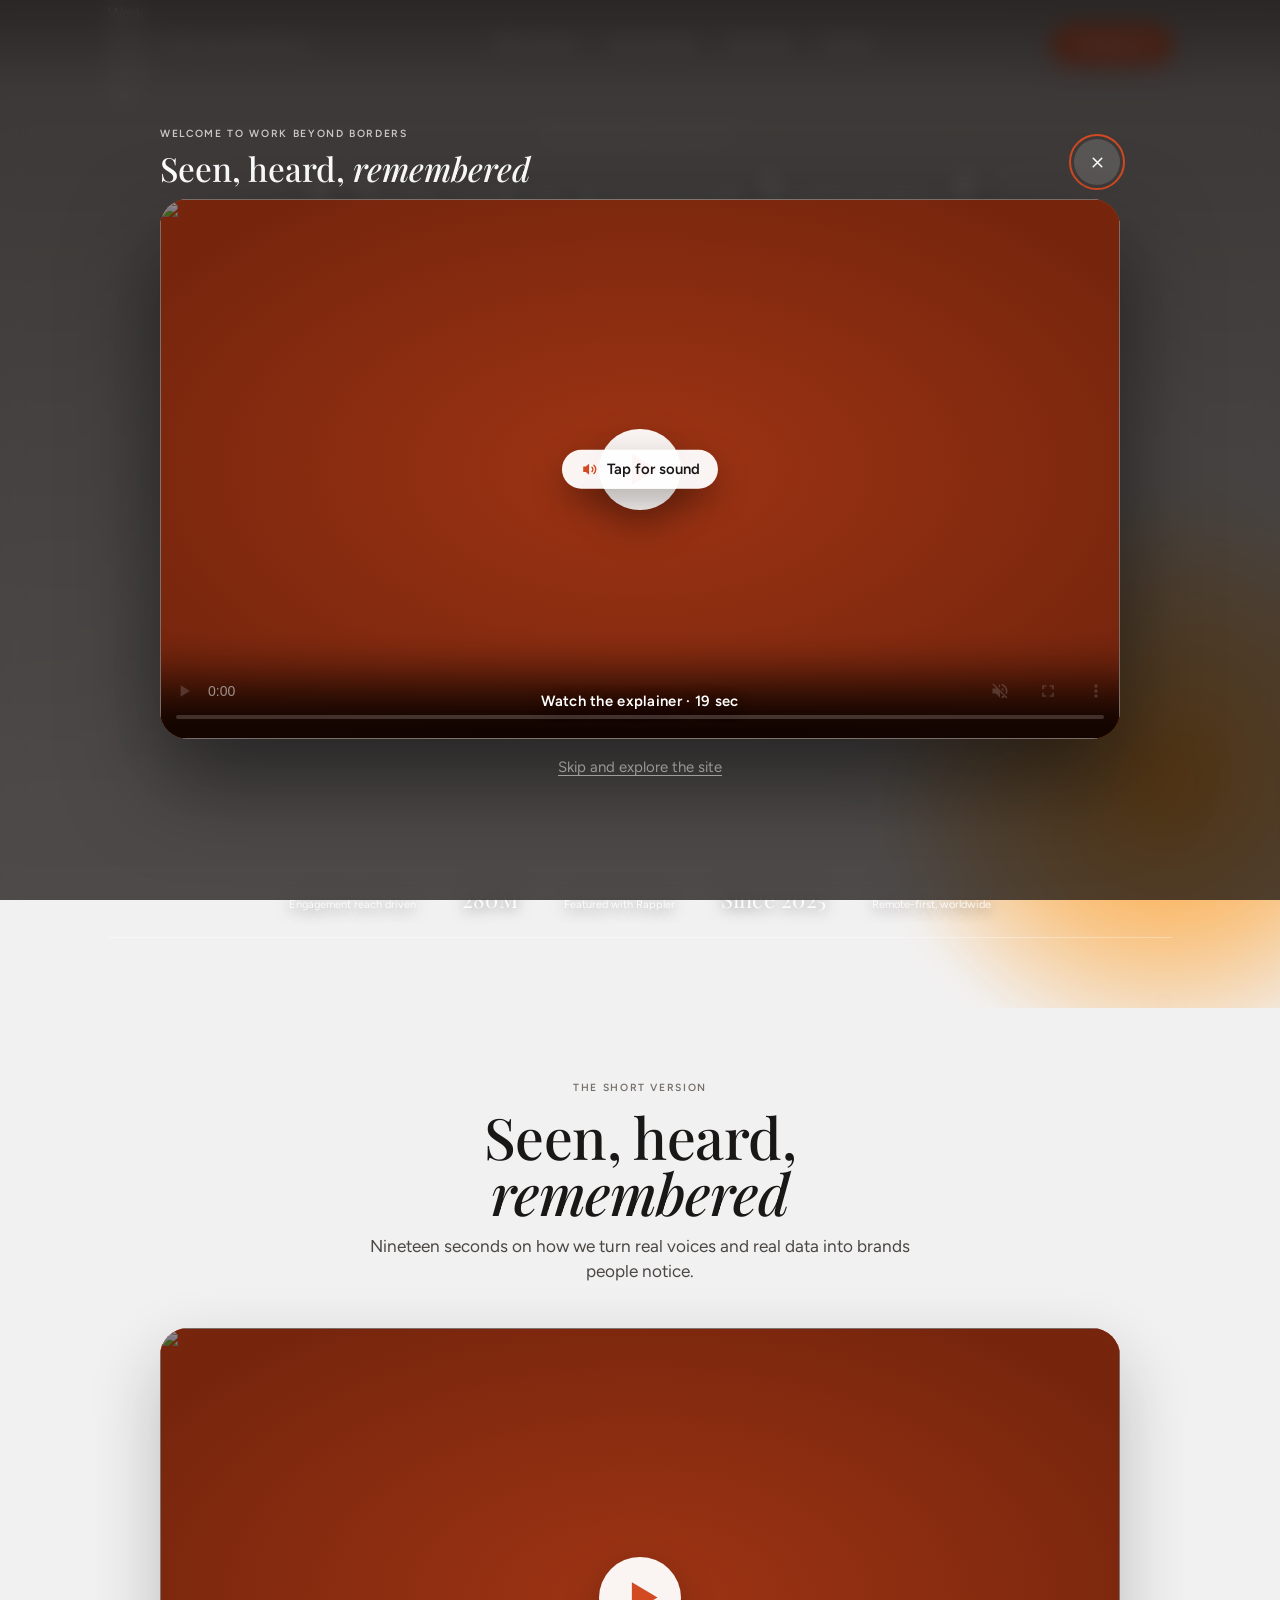
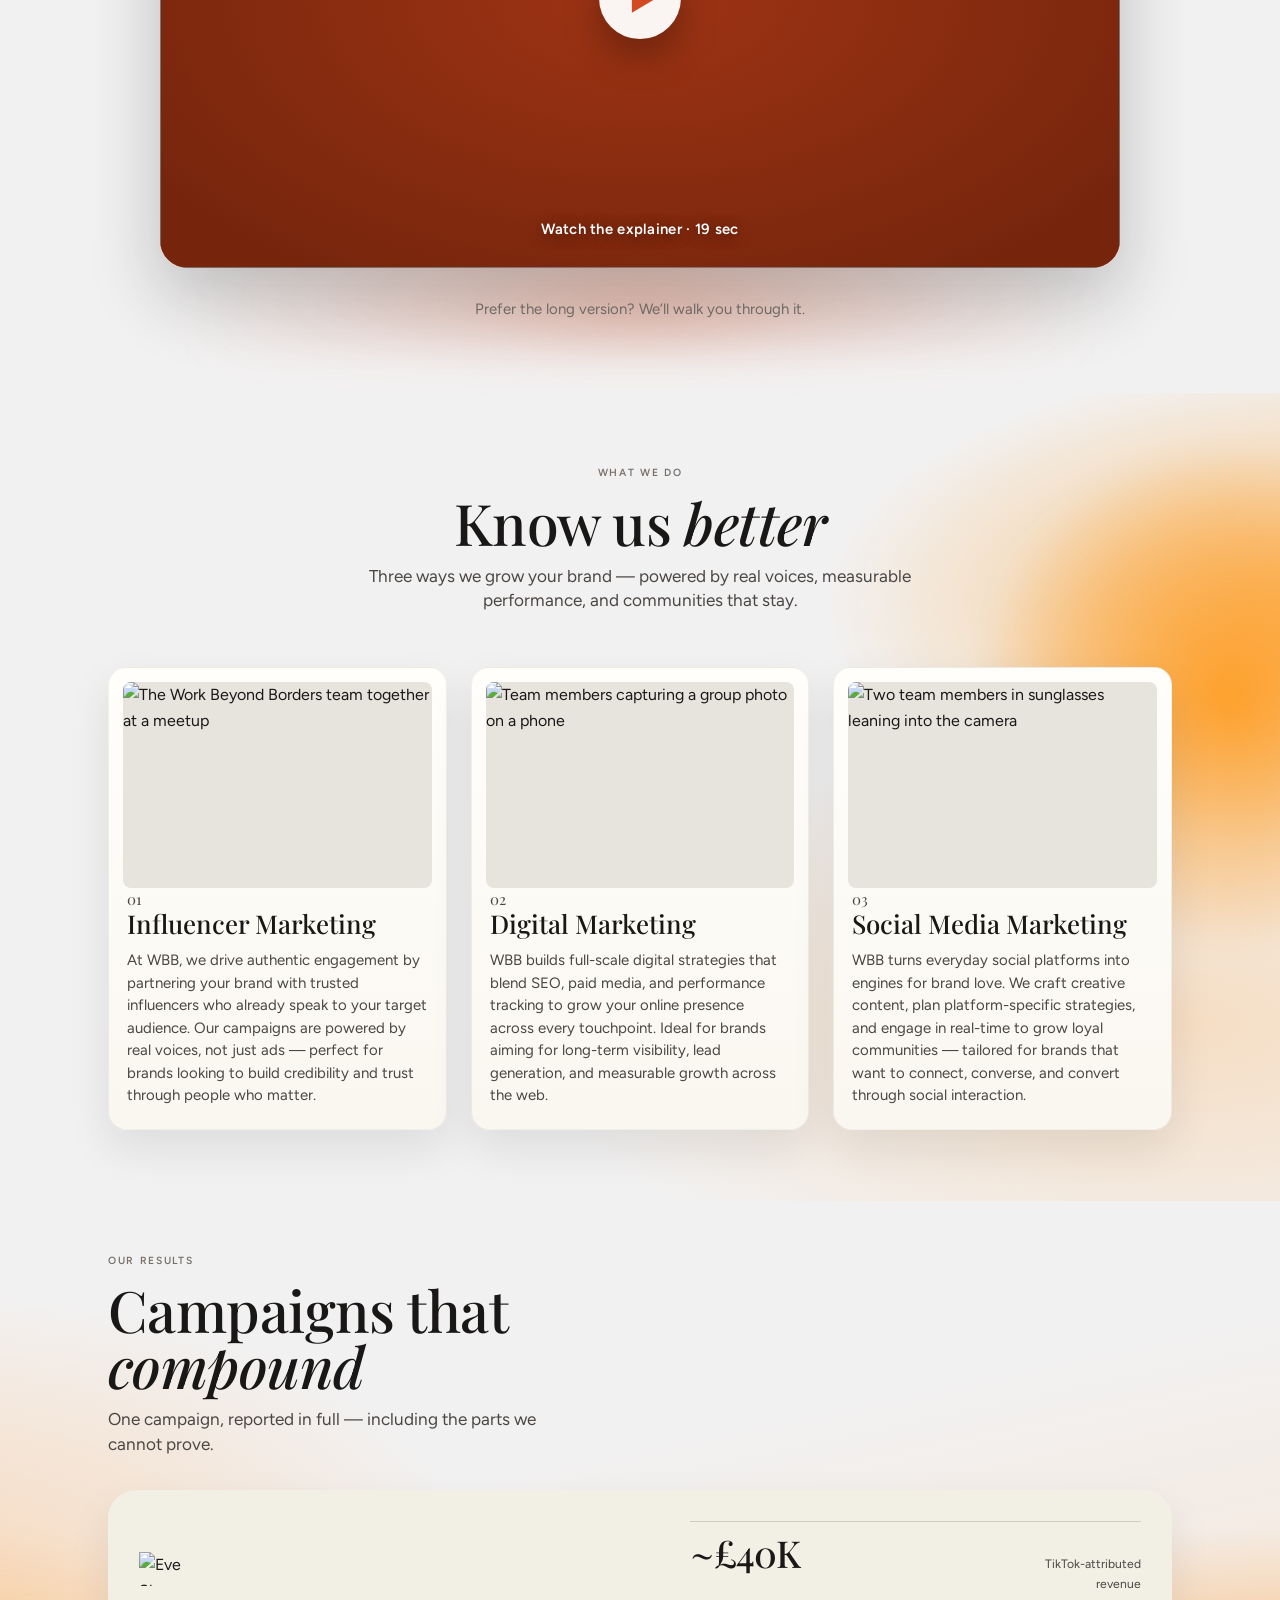
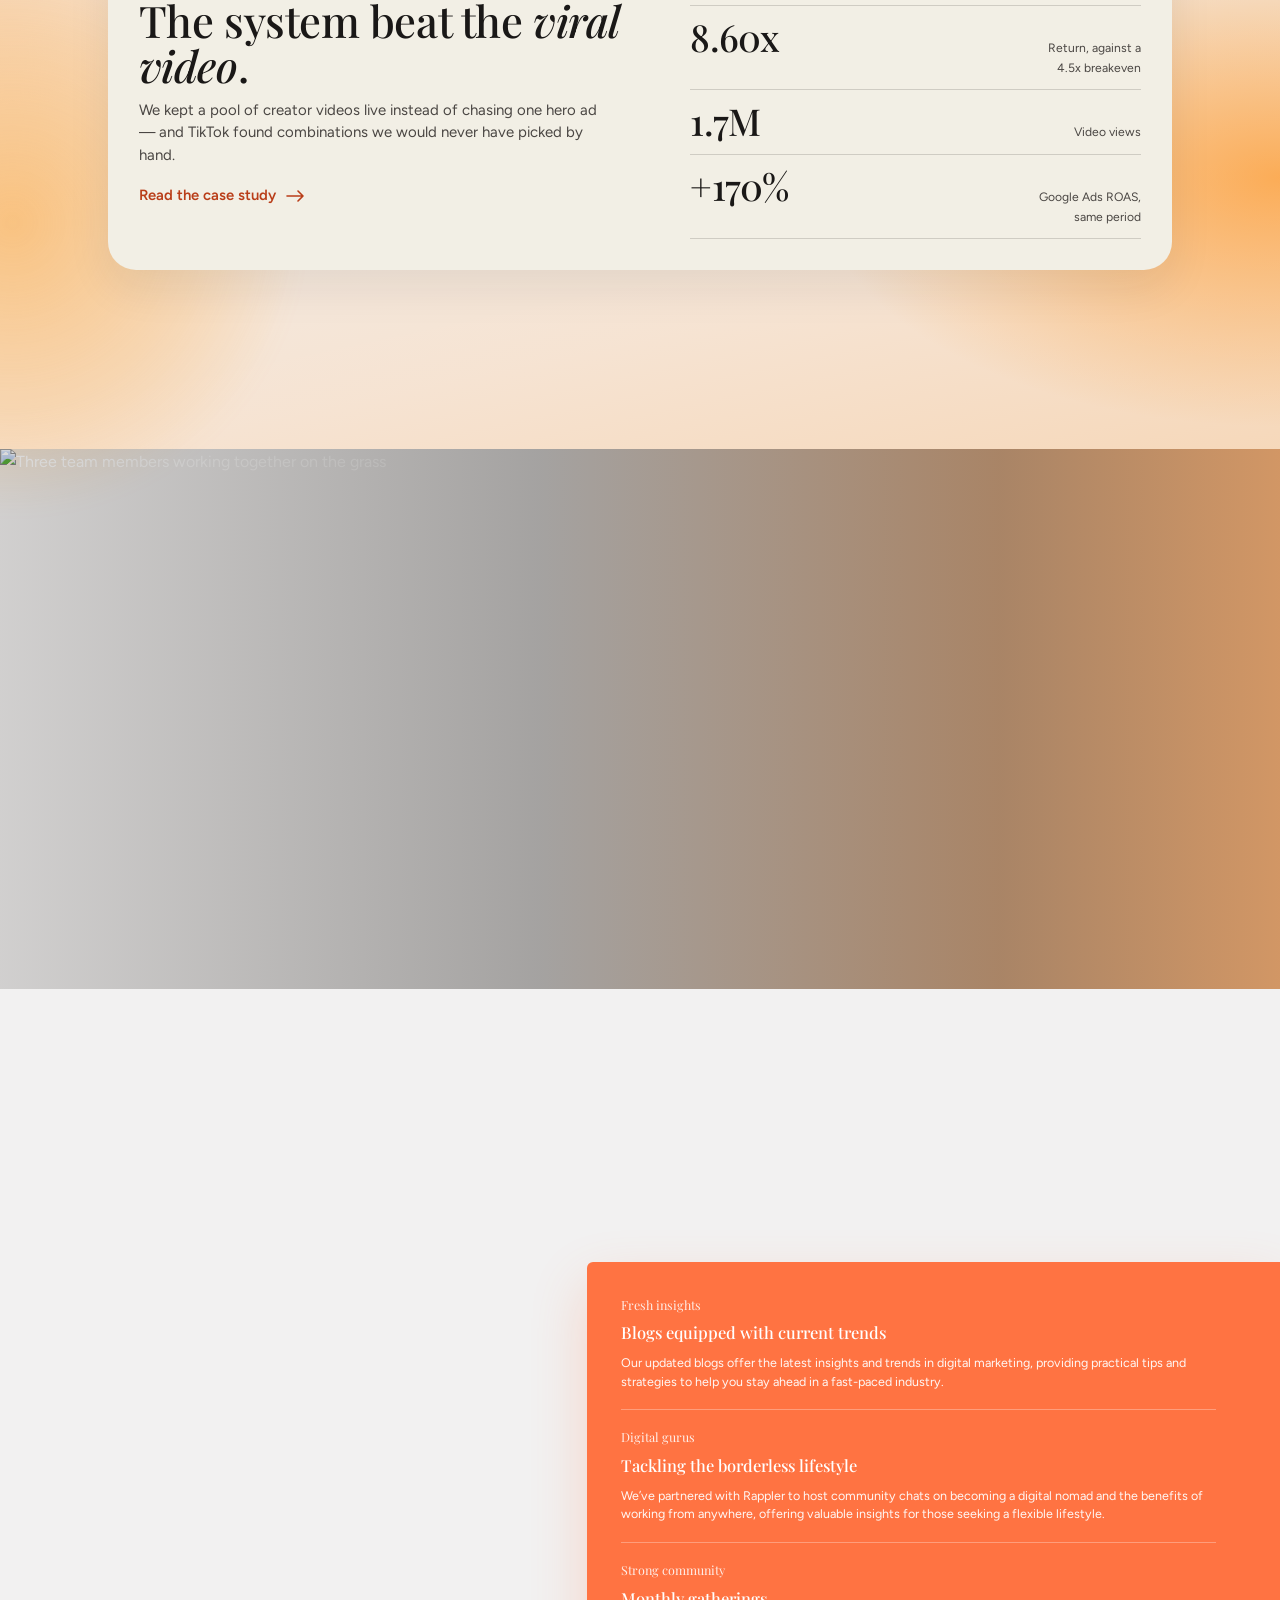
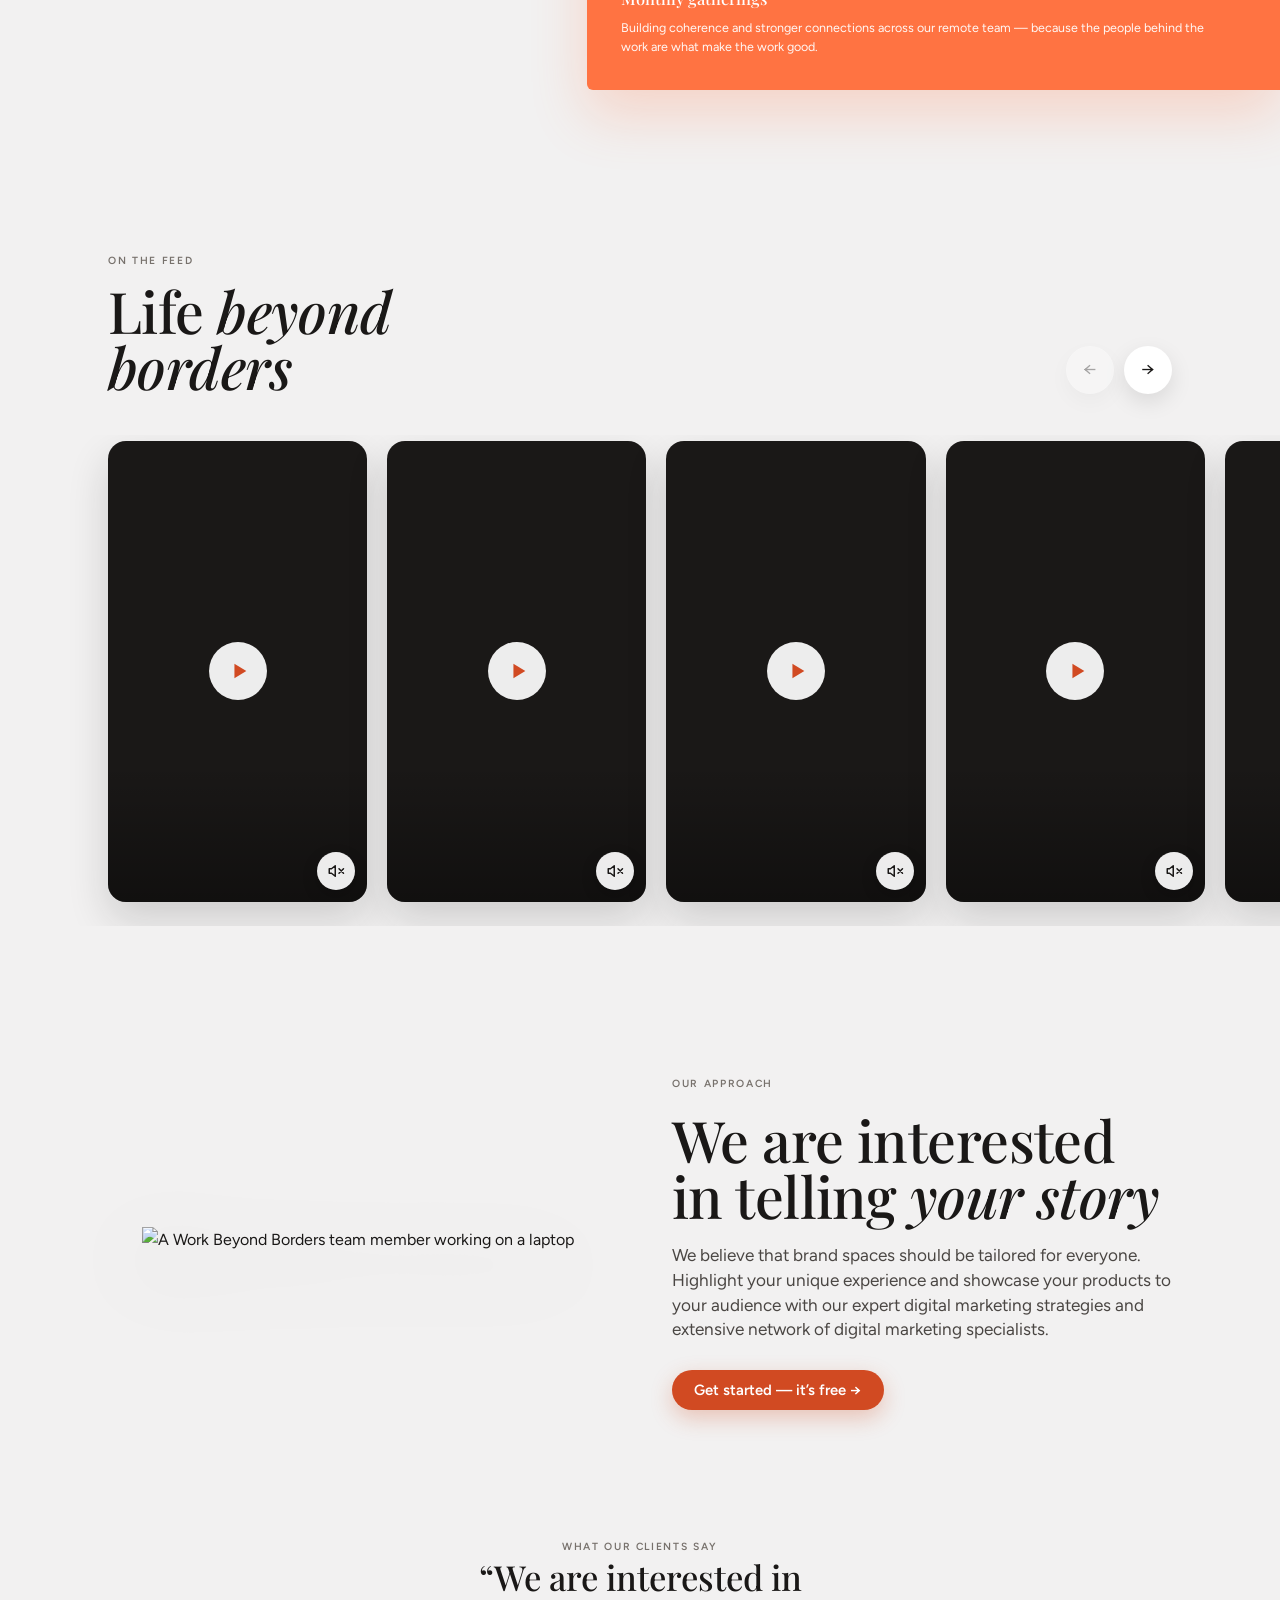
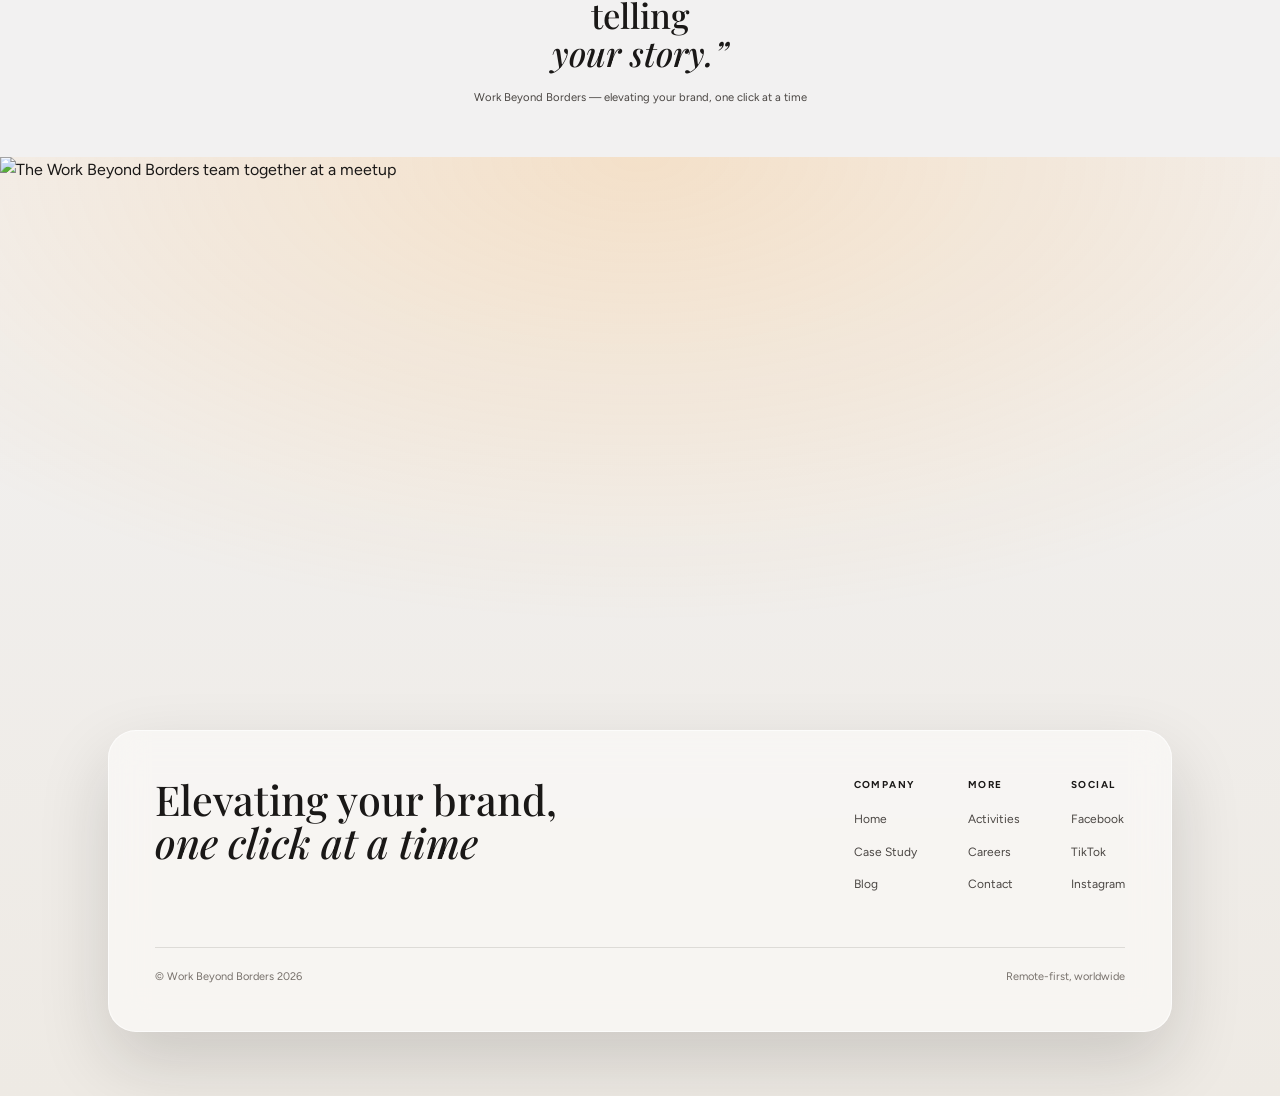
==== commit 8b657d24: "Keep GHL's embed script away from the apply dialog's iframe The popup opened on an empty panel, inte" ====
--- a/index.html
+++ b/index.html
@@ -9,7 +9,7 @@
 <link rel="preconnect" href="https://fonts.googleapis.com">
 <link rel="preconnect" href="https://fonts.gstatic.com" crossorigin>
 <link href="https://fonts.googleapis.com/css2?family=Figtree:ital,wght@0,300..800;1,300..800&family=Playfair+Display:ital,wght@0,400..700;1,400..700&display=swap" rel="stylesheet">
-<link rel="stylesheet" href="assets/css/styles.css?v=5">
+<link rel="stylesheet" href="assets/css/styles.css?v=6">
 </head>
 <body>
 
@@ -421,7 +421,7 @@
   </div>
 </div>
 
-<script src="assets/js/main.js?v=5"></script>
+<script src="assets/js/main.js?v=6"></script>
 <script src="https://link.msgsndr.com/js/form_embed.js" defer></script>
 
 
--- a/assets/css/styles.css
+++ b/assets/css/styles.css
@@ -887,10 +887,12 @@
   padding:clamp(14px,4vw,40px);
   background:rgba(20,16,14,.74);
   -webkit-backdrop-filter:blur(10px);backdrop-filter:blur(10px);
-  opacity:0;visibility:hidden;
+  /* see .cmodal: a closed overlay must not depend on a transition finishing
+     before it stops intercepting clicks */
+  opacity:0;visibility:hidden;pointer-events:none;
   transition:opacity .38s ease,visibility 0s linear .38s;
 }
-.vmodal.is-open{opacity:1;visibility:visible;transition-delay:0s,0s}
+.vmodal.is-open{opacity:1;visibility:visible;pointer-events:auto;transition-delay:0s,0s}
 .vmodal__dialog{
   position:relative;width:min(960px,100%);
   transform:translateY(20px) scale(.97);
@@ -1460,16 +1462,33 @@
   padding:clamp(14px,4vw,40px);
   background:rgba(20,16,14,.74);
   -webkit-backdrop-filter:blur(10px);backdrop-filter:blur(10px);
-  opacity:0;visibility:hidden;
+  /* pointer-events, not just visibility. A full-screen overlay only stops
+     swallowing clicks when its visibility transition finishes, and a
+     transition that stalls -- a throttled tab, a backgrounded window -- leaves
+     an invisible sheet over the whole page and nothing on it clickable until
+     a reload. pointer-events is not transitioned, so it flips the instant the
+     class goes and the page is never held hostage by an animation. */
+  opacity:0;visibility:hidden;pointer-events:none;
   transition:opacity .34s ease,visibility 0s linear .34s;
 }
-.cmodal.is-open{opacity:1;visibility:visible;transition-delay:0s,0s}
+.cmodal.is-open{opacity:1;visibility:visible;pointer-events:auto;transition-delay:0s,0s}
 
 .cmodal__dialog{
   position:relative;
   width:min(520px,100%);
-  max-height:calc(100vh - clamp(28px,8vw,80px));
-  overflow-y:auto;overflow-x:clip;
+  /* A definite height, not a max: a flex child can only be told to fill the
+     leftover space if there is a known amount of it. Capped so a tall desktop
+     does not stretch the panel the full screen. */
+  /* max() puts a floor under it: if 100vh resolves to something tiny the
+     dialog must not collapse to nothing and take the form with it. */
+  height:min(840px,max(420px,calc(100vh - clamp(28px,8vw,80px))));
+  /* A column, so the embedded form can take the leftover height and scroll
+     inside itself. Previously this box scrolled AND the iframe scrolled: you
+     dragged the form, the inner frame moved, it hit its end and the dialog
+     lurched on. One scroll container is the whole fix -- the header stays put
+     and there is only ever one thing moving. */
+  display:flex;flex-direction:column;
+  overflow:hidden;
   background:linear-gradient(180deg,#fffefb,#faf7f0);
   border:1px solid rgba(255,255,255,.7);
   border-radius:var(--r-lg);
@@ -1511,16 +1530,33 @@
 
    What is left is the frame around it. */
 .cform--ghl{
-  /* the embed script measures the form and writes a height back onto the
-     iframe; min-height is only what it stands at before that lands, so the
-     popup does not visibly jump on open */
-  min-height:620px;
+  /* This is the one scroll container. It takes exactly the height the header
+     leaves -- min-height:0 is what lets a flex child shrink below its content
+     instead of pushing the dialog open -- and the form scrolls inside it. */
+  flex:1 1 auto;min-height:0;
+  overflow-y:auto;overflow-x:hidden;
+  -webkit-overflow-scrolling:touch;
 }
 .cform--ghl iframe{
-  display:block;width:100%;min-height:620px;border:0;
+  display:block;width:100%;border:0;
+  /* form_embed.js measures the form and writes the full content height onto
+     this element inline, and an inline style beats this rule -- so when it
+     fires the iframe grows to its content and the wrapper above does the
+     scrolling. When it does not fire (it is not reliable about it), height
+     the iframe stands at its min-height and scrolls itself. Either way exactly
+     one box scrolls, never one inside another.
+
+     No height:100% here: a percentage resolves against the containing block,
+     and in a flex column mid-transition that is not reliably the wrapper. The
+     cost is a little dead space when the script stays quiet, which is a far
+     smaller problem than a form that scrolls inside a scrolling box. */
+  min-height:420px;
   /* the panel behind it is cream; a white iframe would read as a second card */
   background:transparent;
 }
+/* The dialog head must not shrink when the form asks for room, or the logo
+   and title get squeezed to nothing on a short screen. */
+.cmodal__head{flex:0 0 auto}
 
 /* the popup owns the viewport while it is open */
 html.cmodal-open,html.cmodal-open body{overflow:hidden}
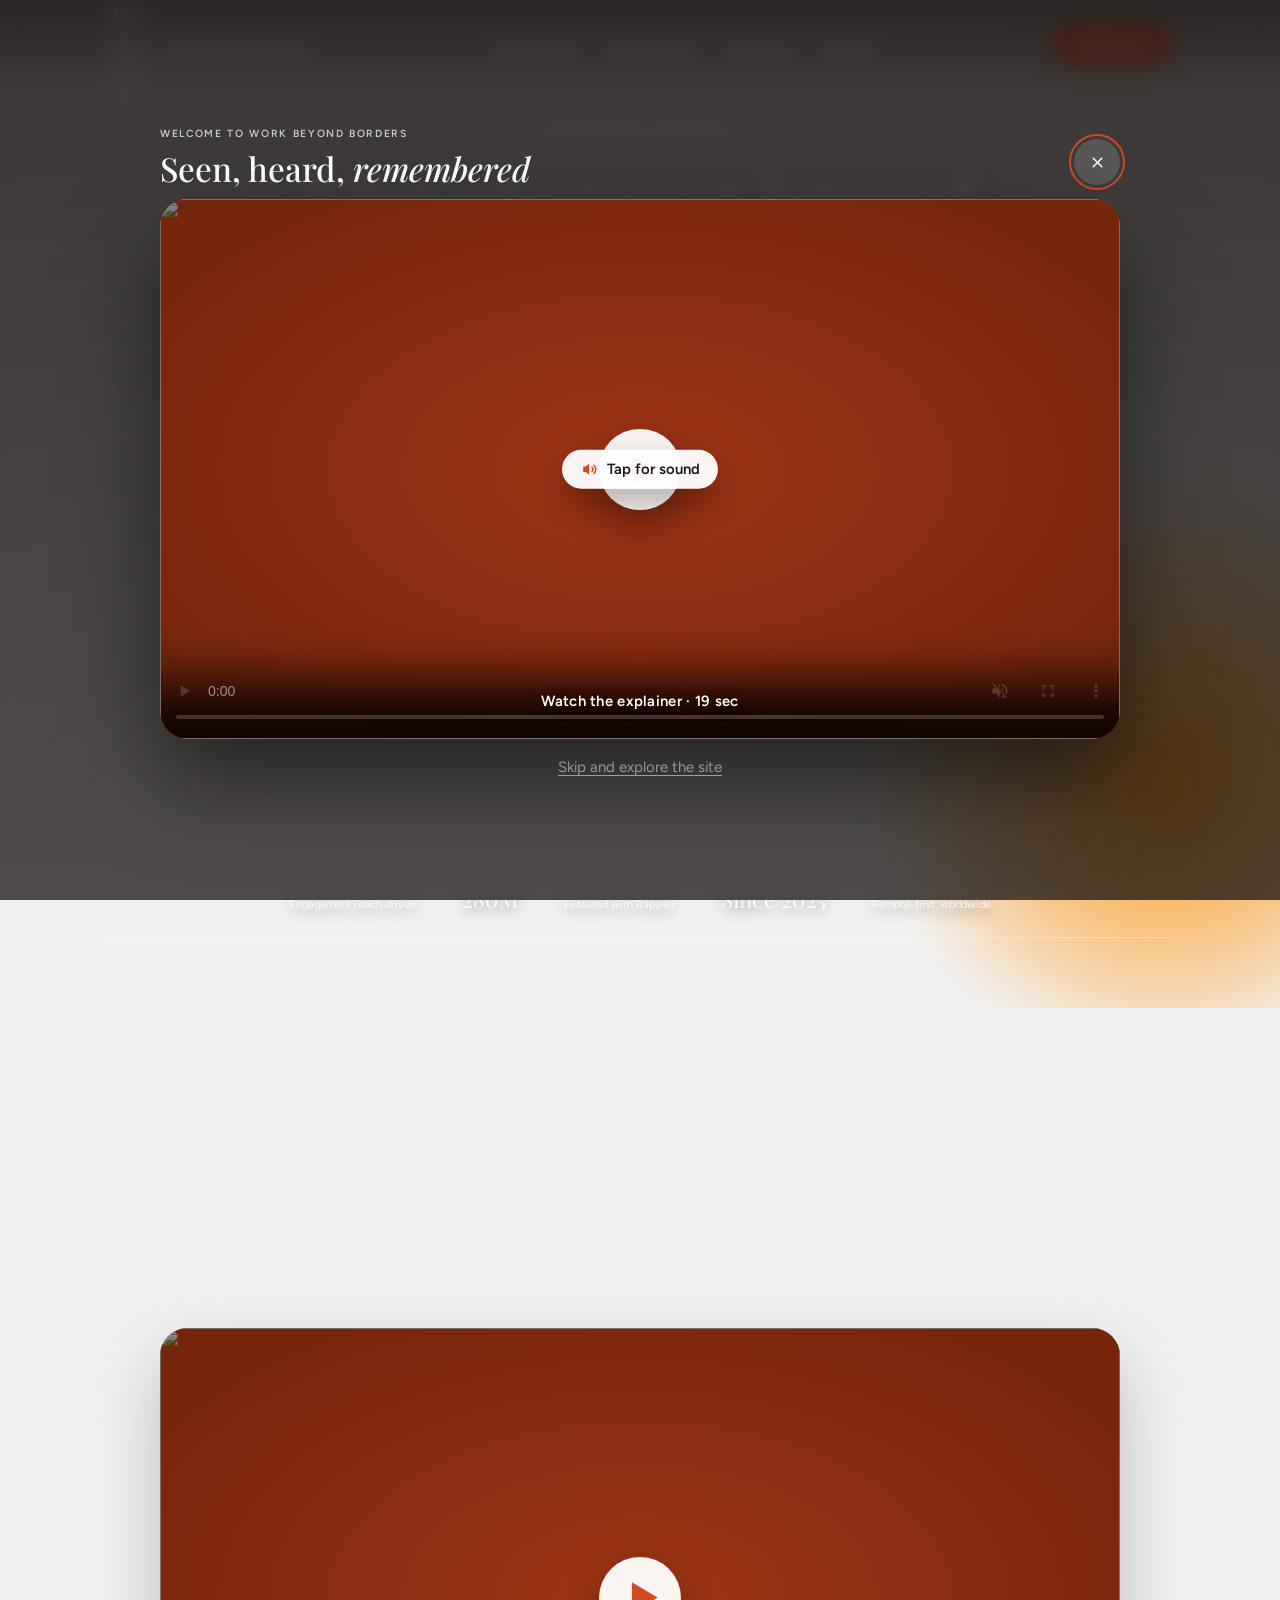
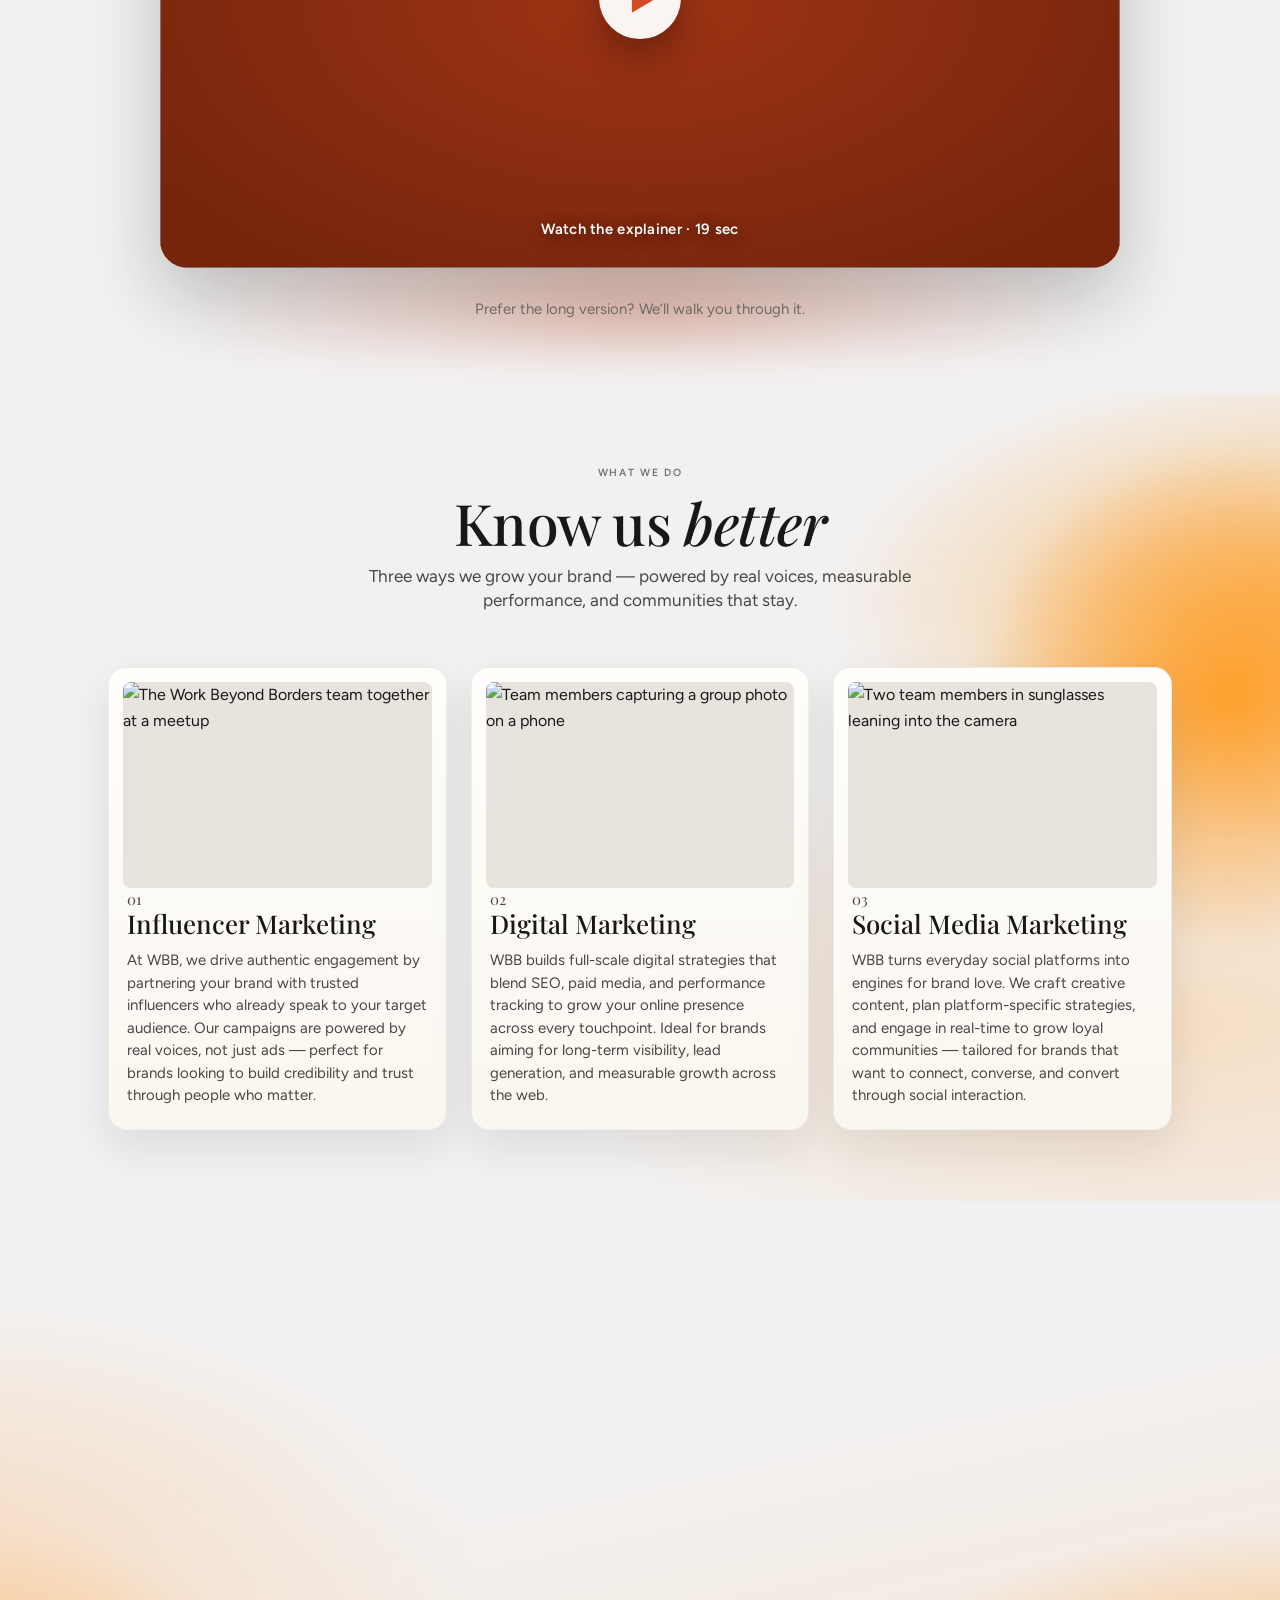
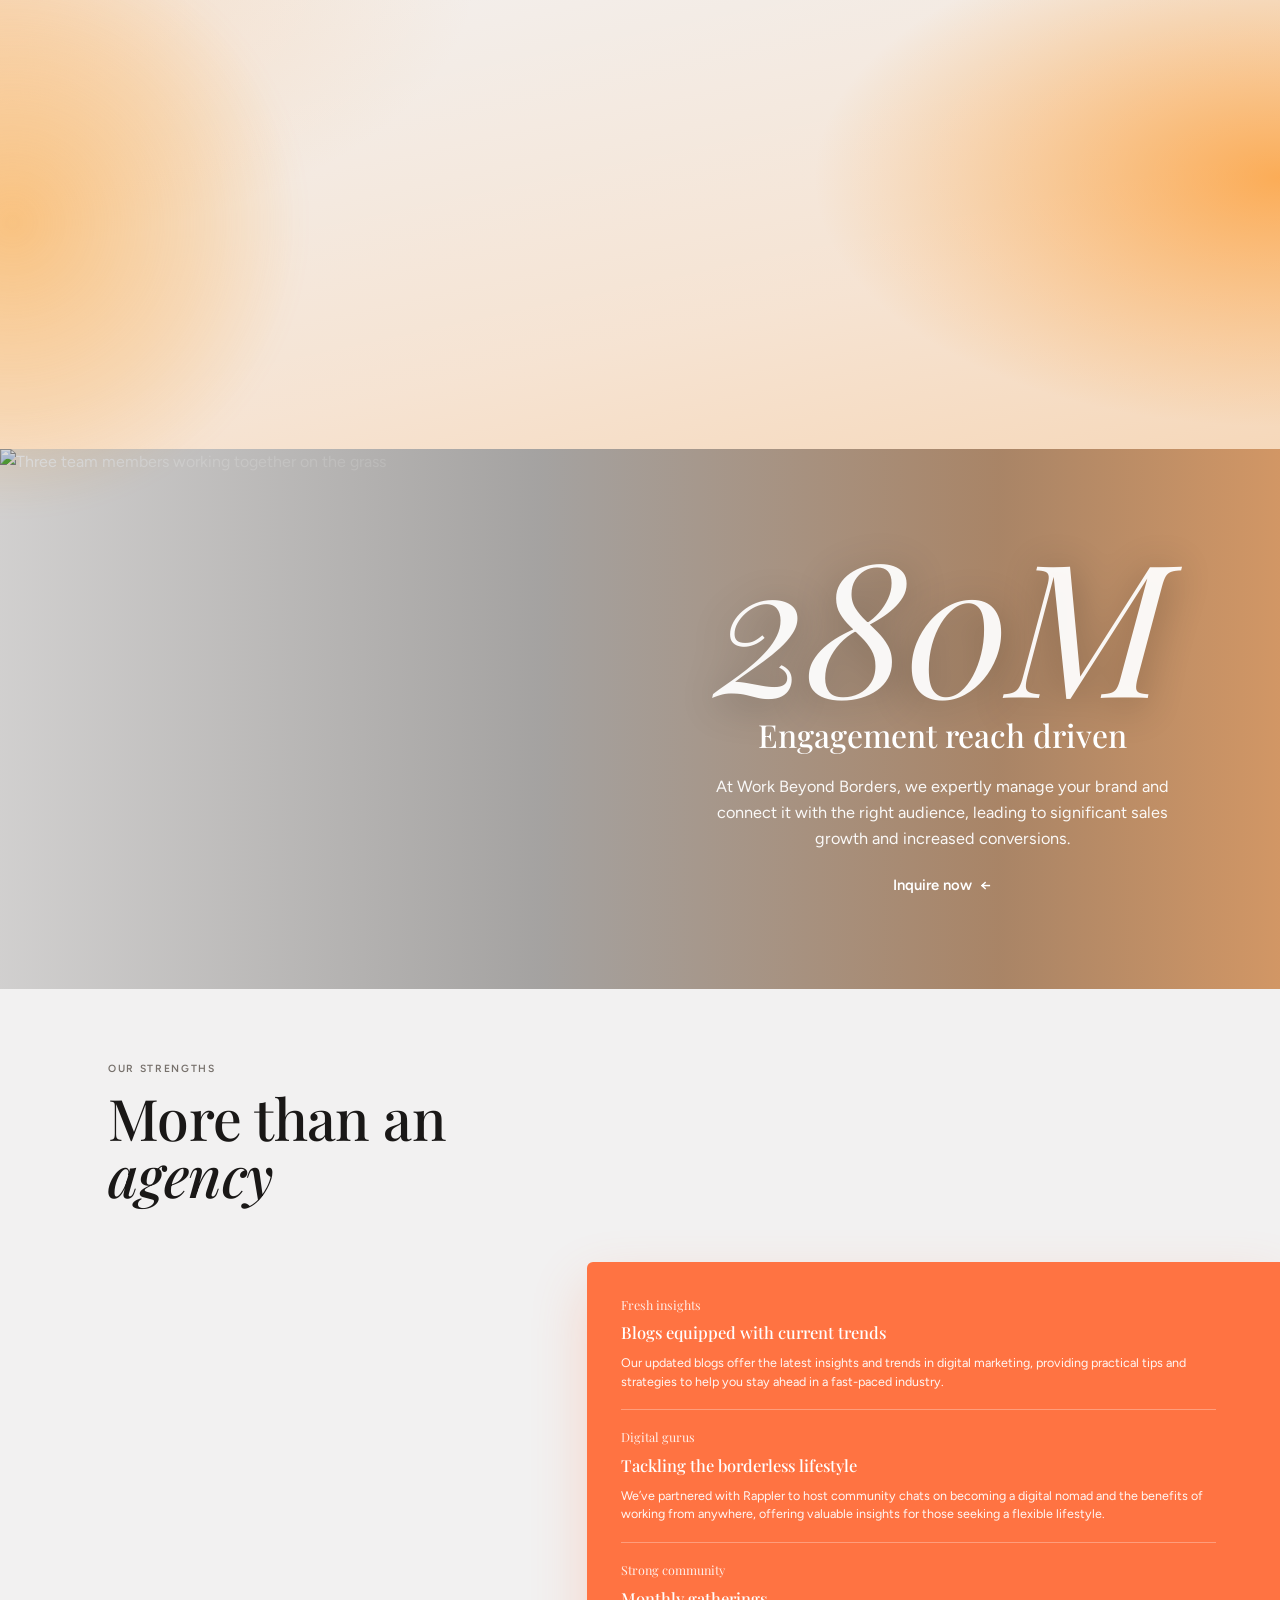
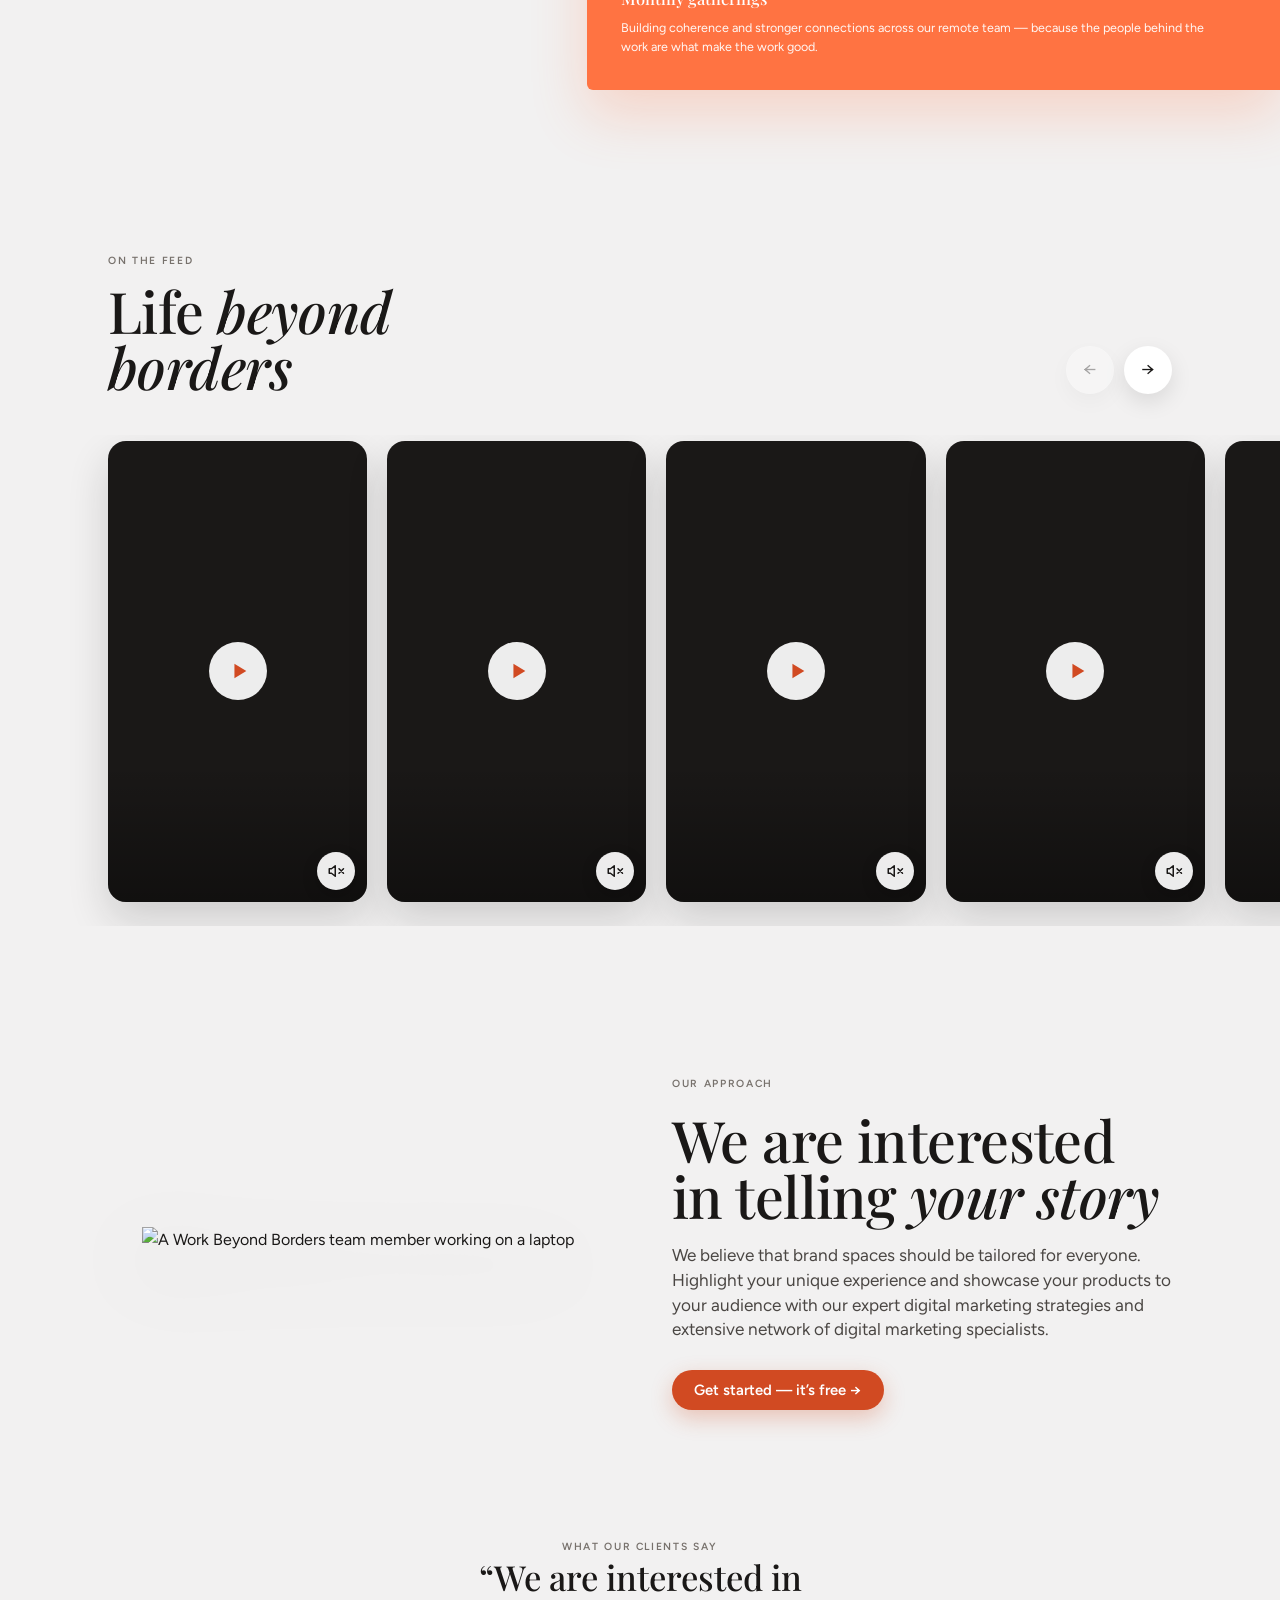
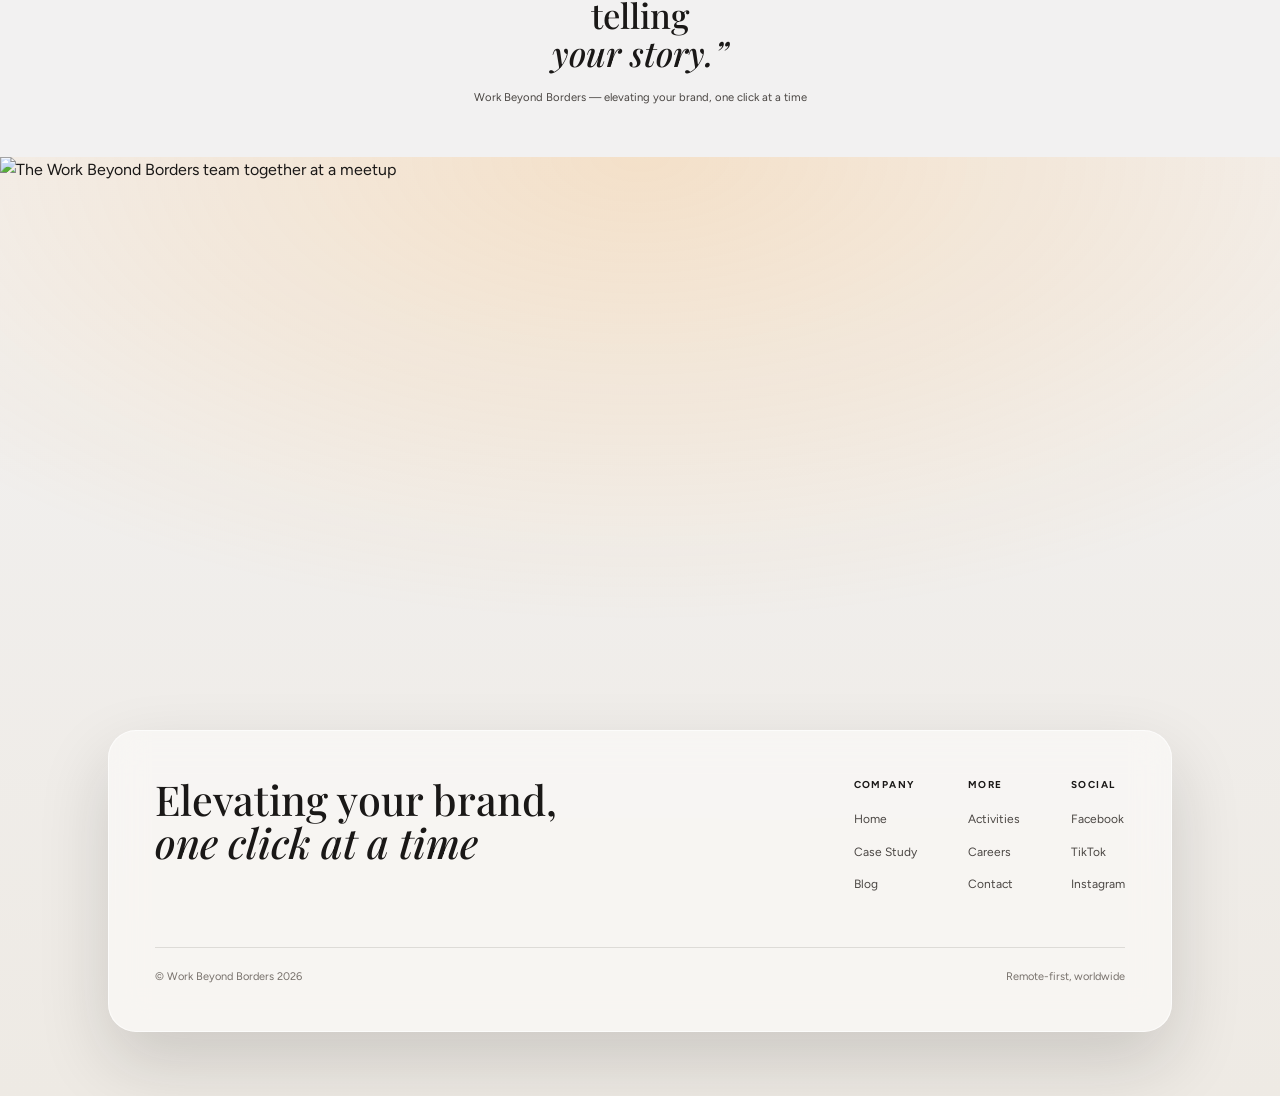
==== commit fa84003f: "Drop GHL's embed script and make closed dialogs inert The apply form was still being parked at left:" ====
--- a/index.html
+++ b/index.html
@@ -422,7 +422,6 @@
 </div>
 
 <script src="assets/js/main.js?v=6"></script>
-<script src="https://link.msgsndr.com/js/form_embed.js" defer></script>
 
 
 </body>
--- a/assets/css/styles.css
+++ b/assets/css/styles.css
@@ -1472,6 +1472,9 @@
   transition:opacity .34s ease,visibility 0s linear .34s;
 }
 .cmodal.is-open{opacity:1;visibility:visible;pointer-events:auto;transition-delay:0s,0s}
+/* Belt and braces for browsers without inert: a descendant cannot set
+   pointer-events back on itself and become an invisible click target. */
+.cmodal:not(.is-open),.cmodal:not(.is-open) *{pointer-events:none!important}
 
 .cmodal__dialog{
   position:relative;
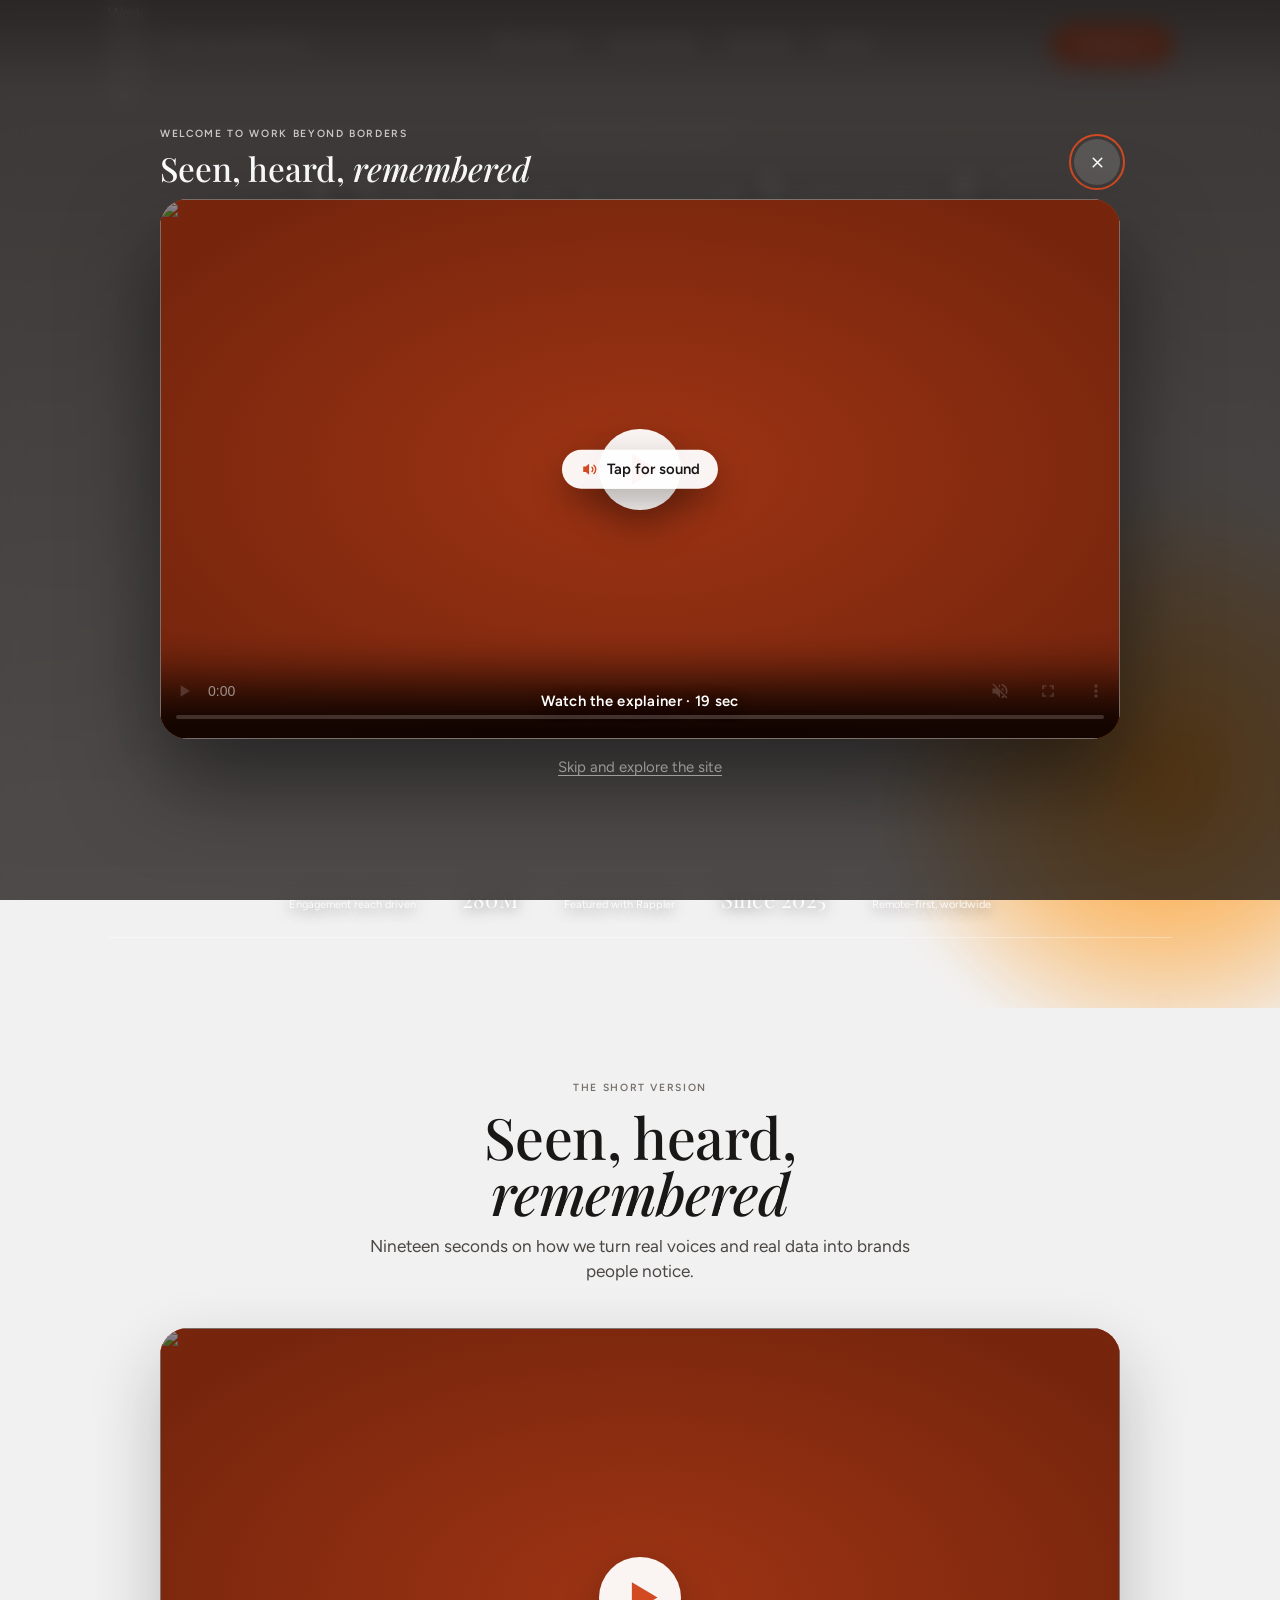
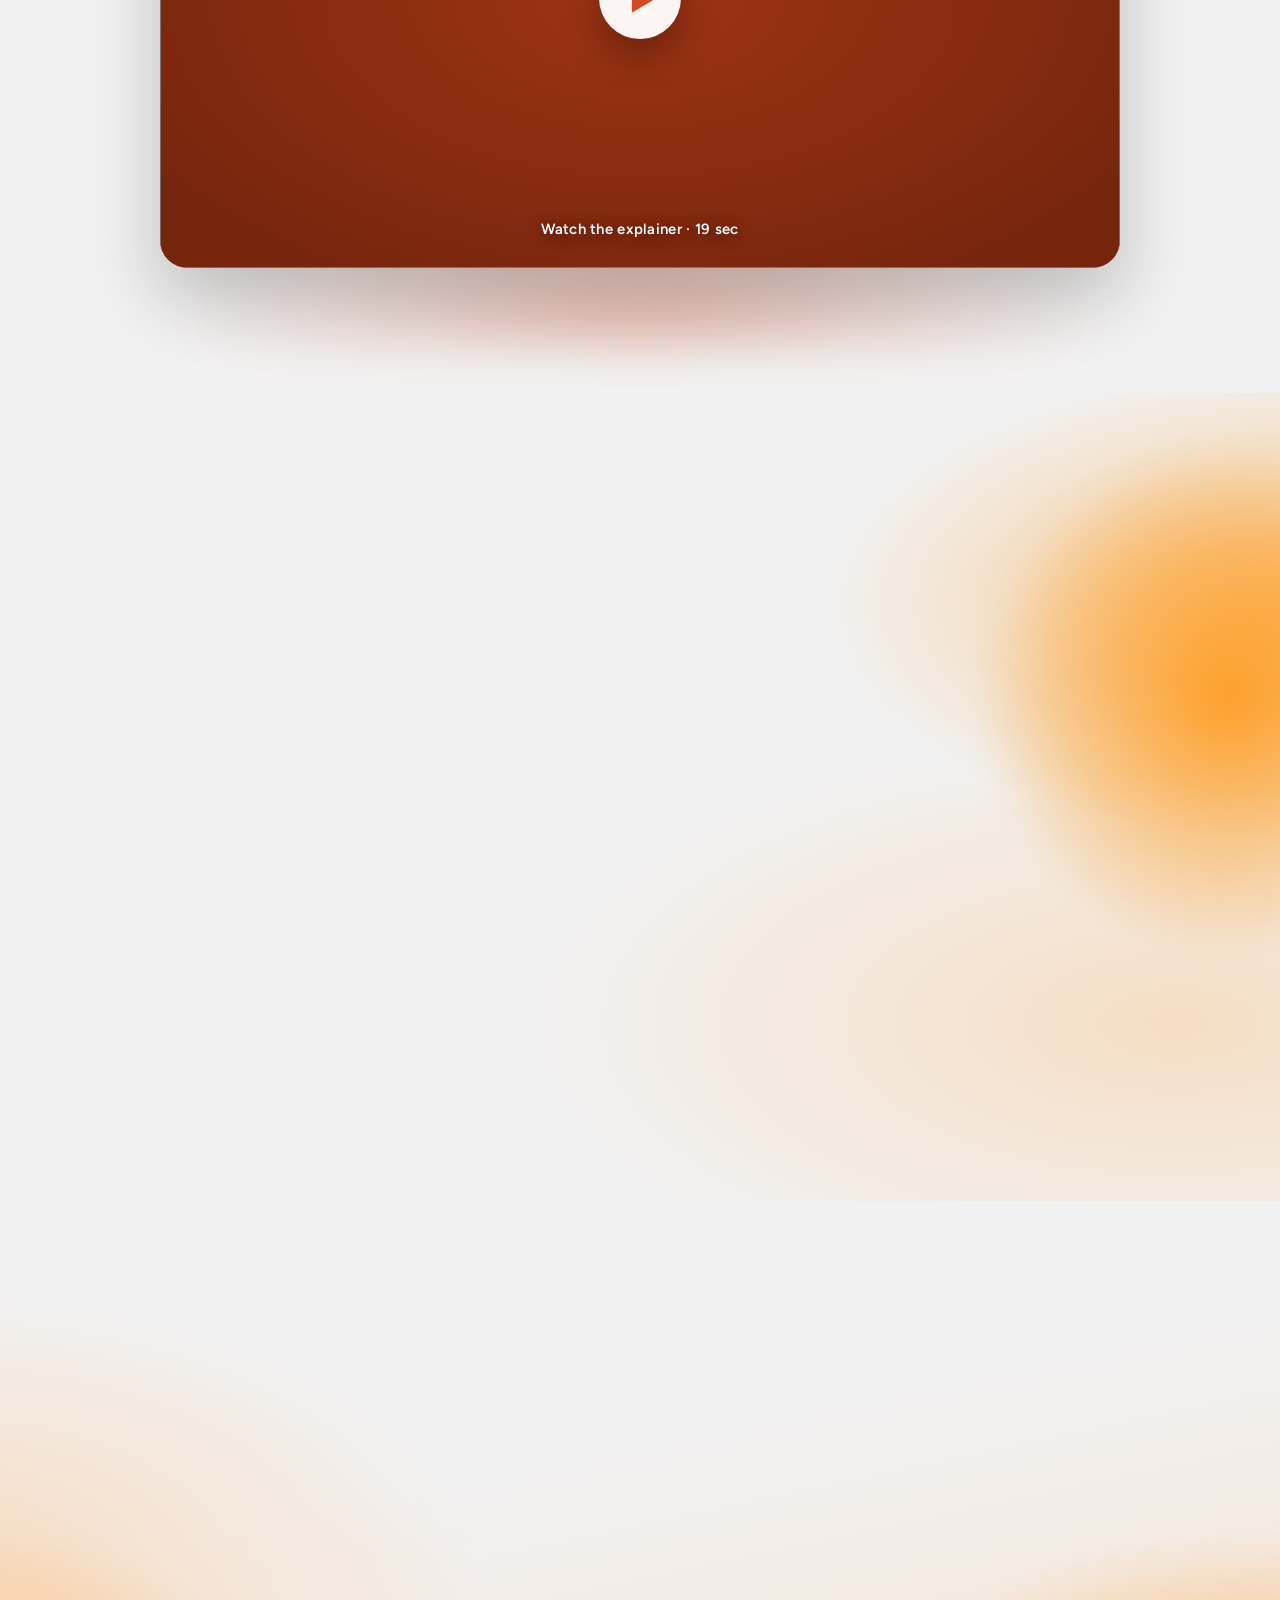
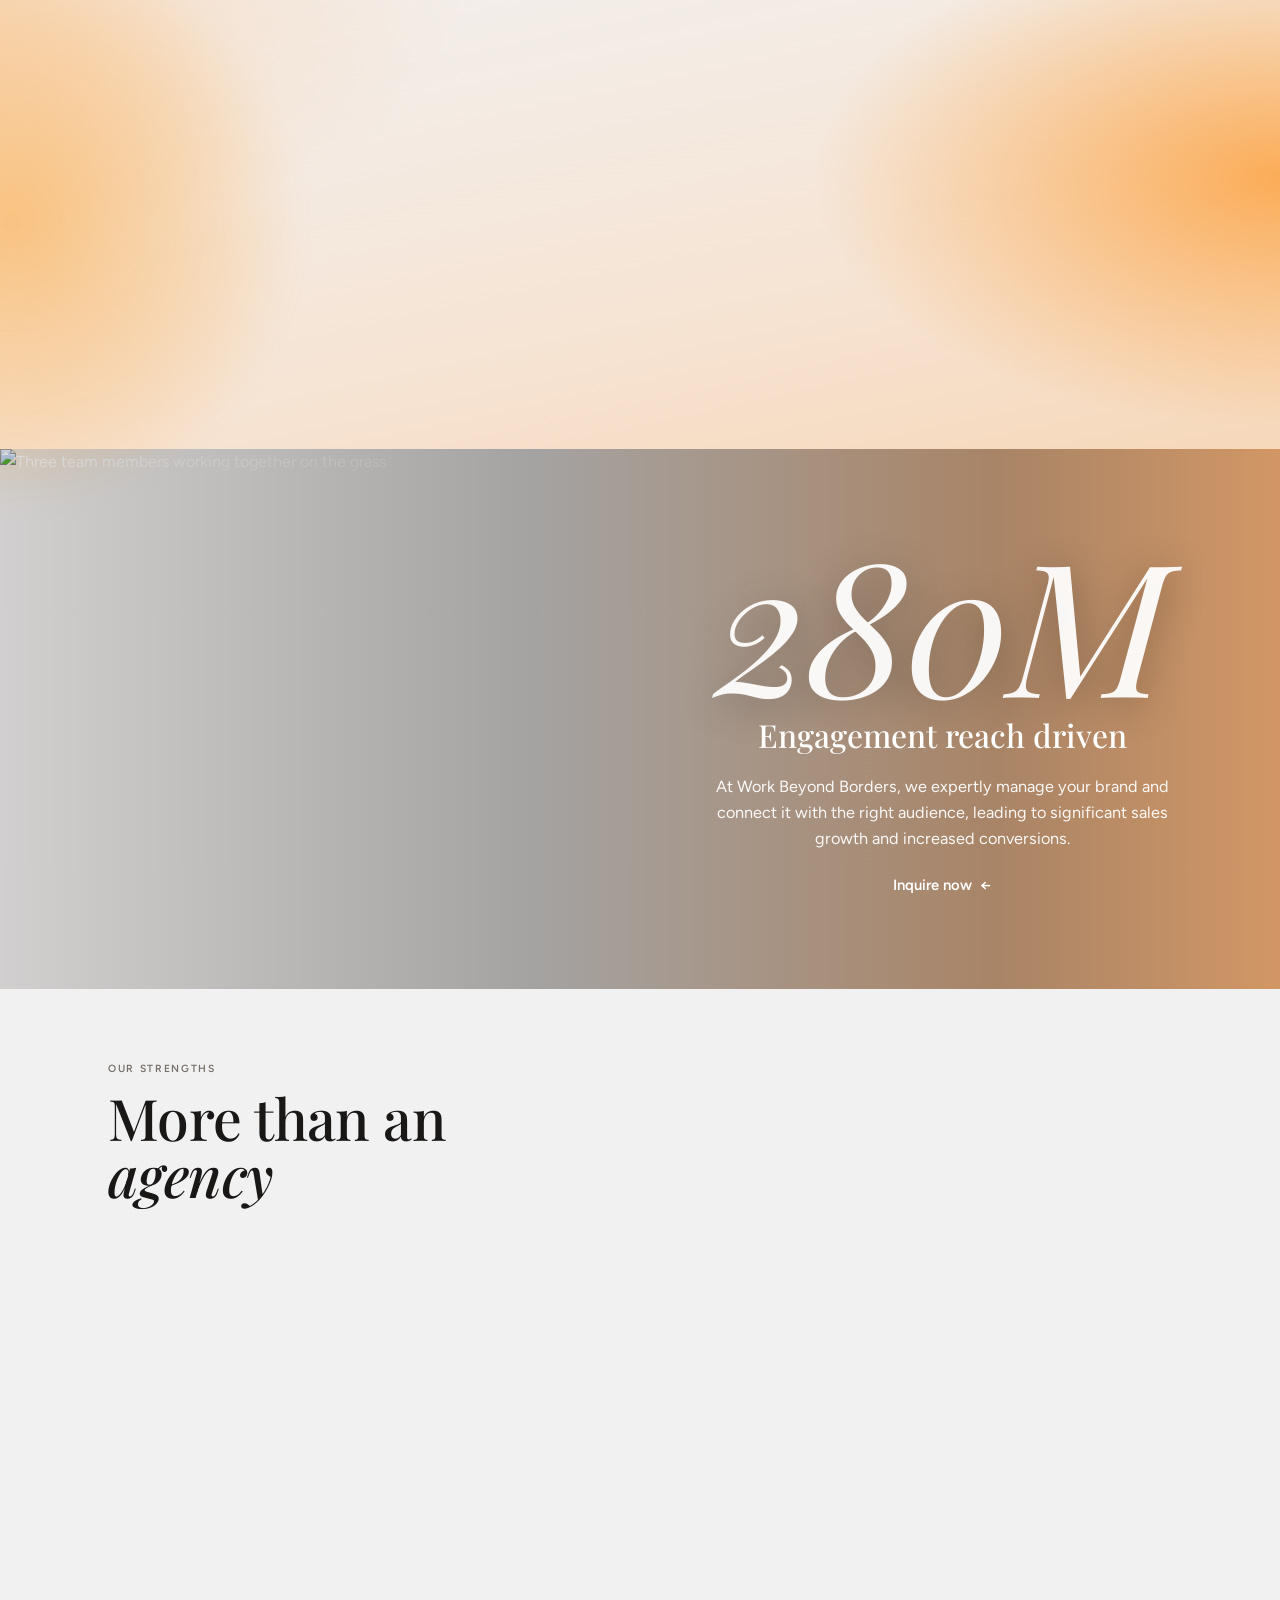
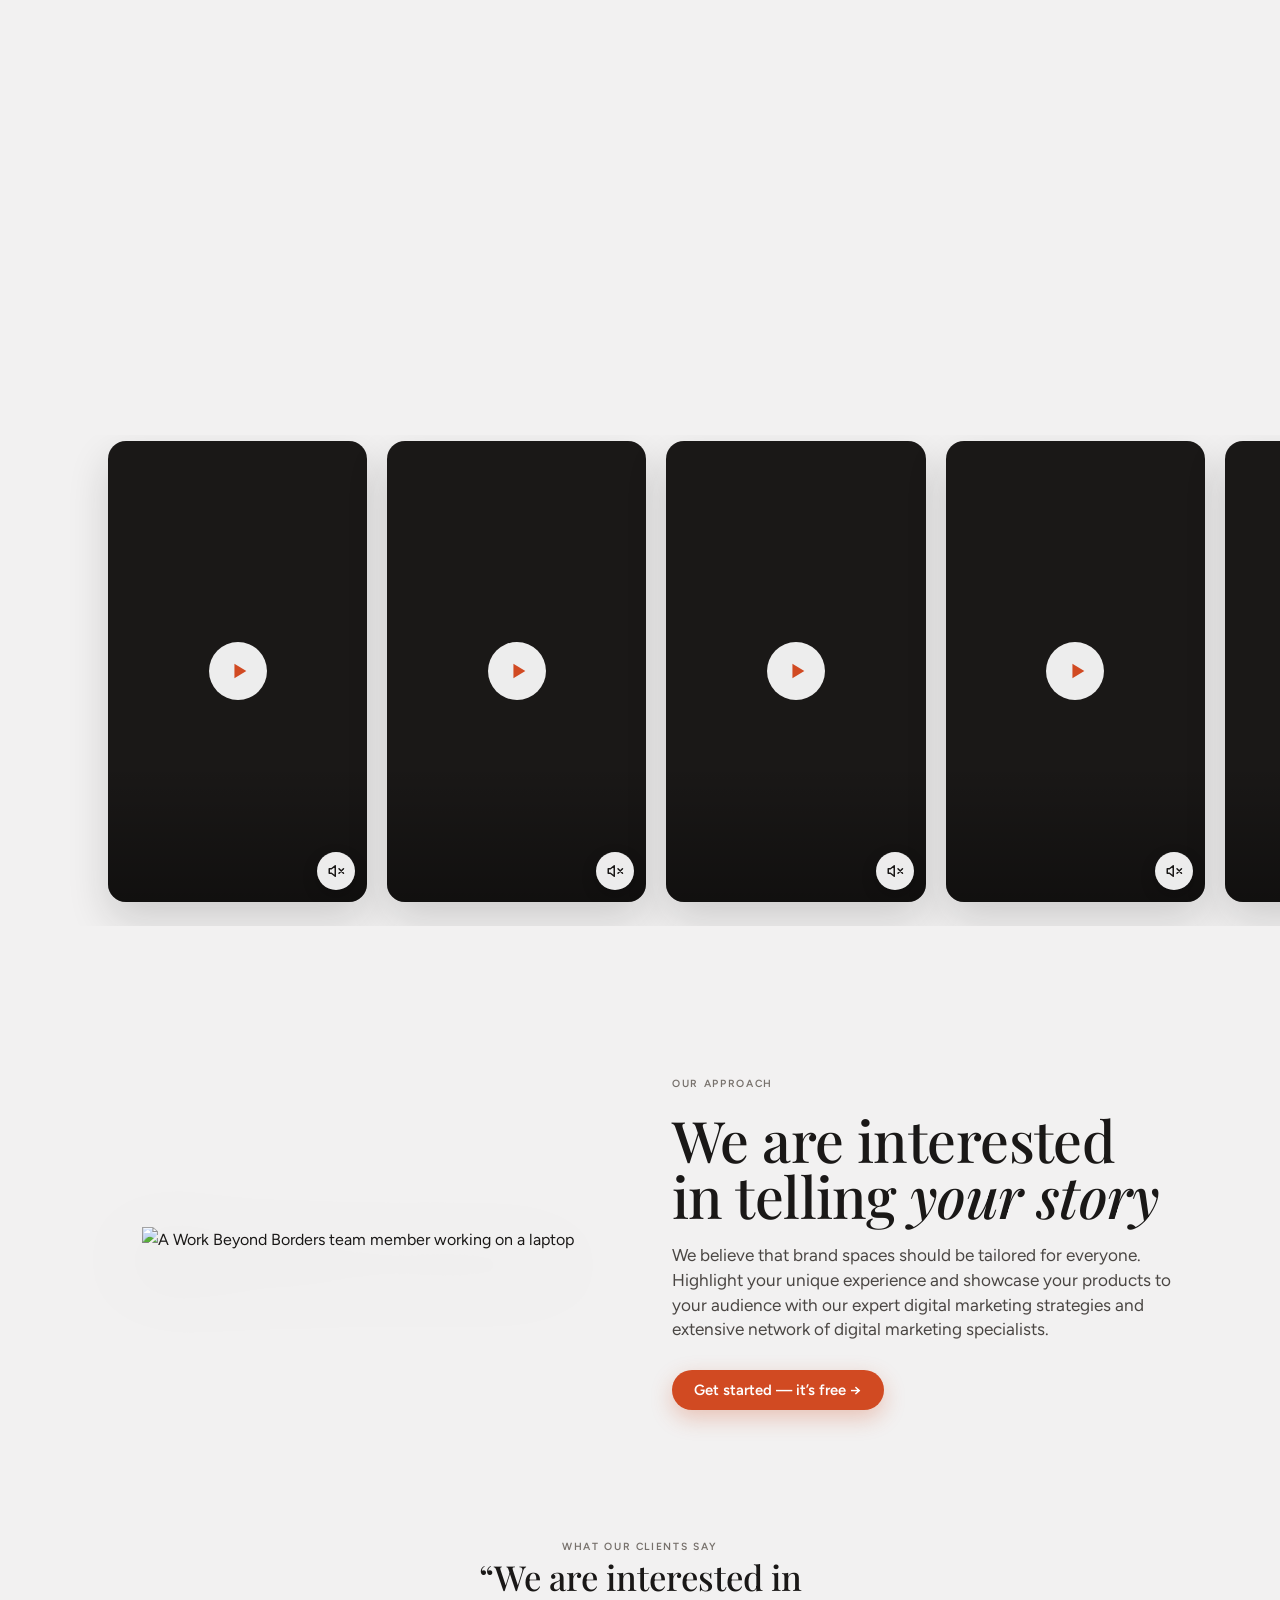
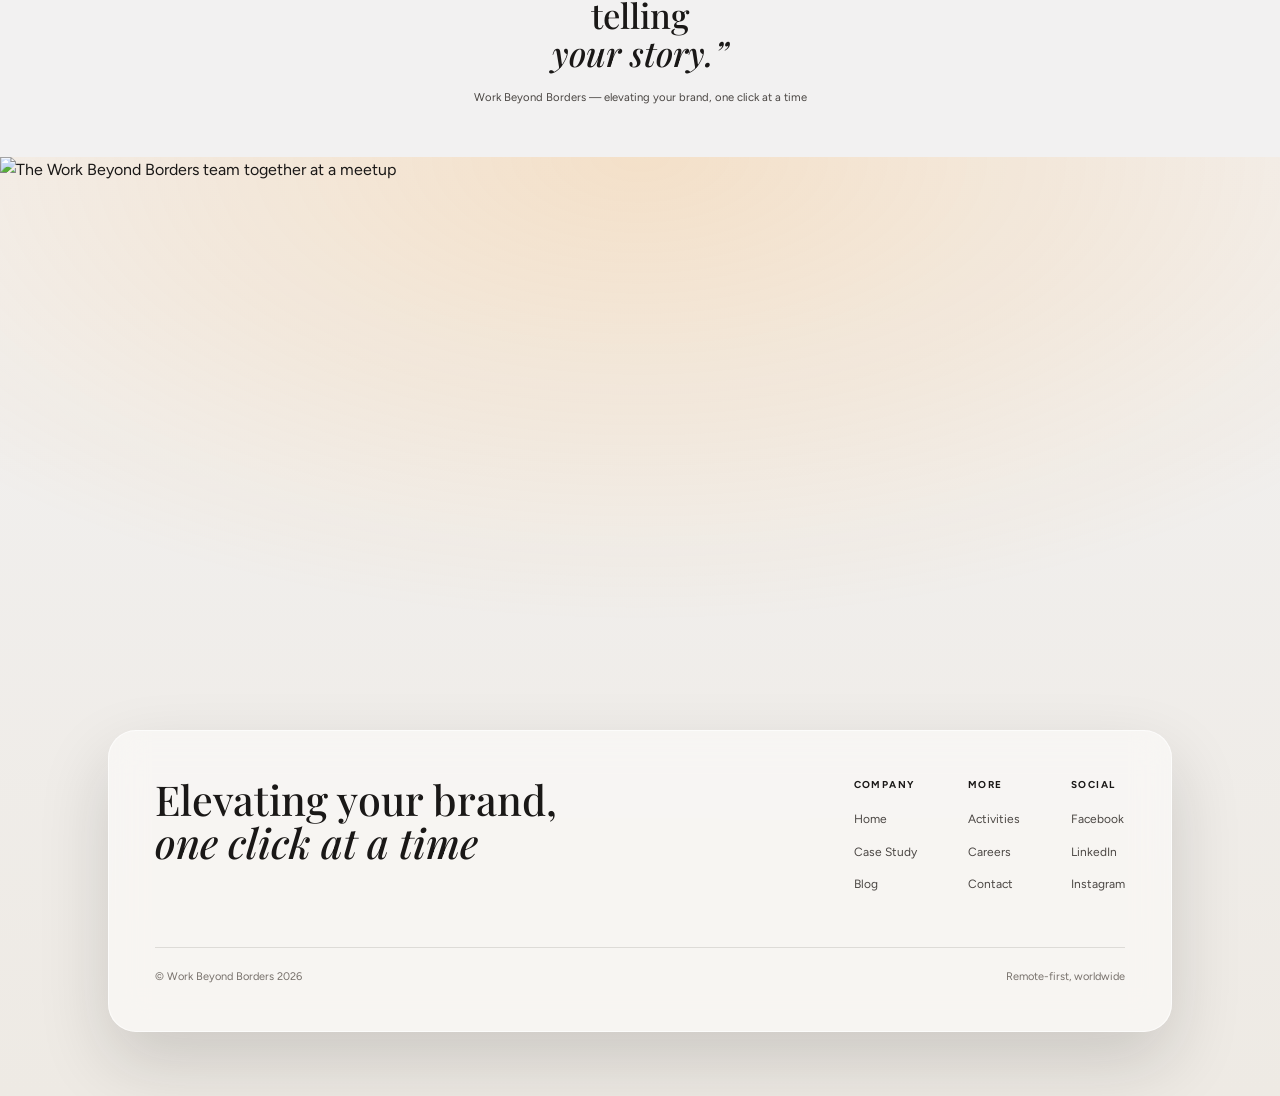
==== commit 3603e4d9: "Swap TikTok for LinkedIn in the footer The footer linked a TikTok account; it links the LinkedIn com" ====
--- a/index.html
+++ b/index.html
@@ -328,7 +328,7 @@
           <h3>Social</h3>
           <ul>
             <li><a href="https://www.facebook.com/workingbeyondborders" target="_blank" rel="noopener">Facebook</a></li>
-            <li><a href="https://www.tiktok.com/@workbeyondborders" target="_blank" rel="noopener">TikTok</a></li>
+            <li><a href="https://www.linkedin.com/company/work-beyond-borders/" target="_blank" rel="noopener">LinkedIn</a></li>
             <li><a href="https://www.instagram.com/workingbeyondborders/" target="_blank" rel="noopener">Instagram</a></li>
           </ul>
         </div>
